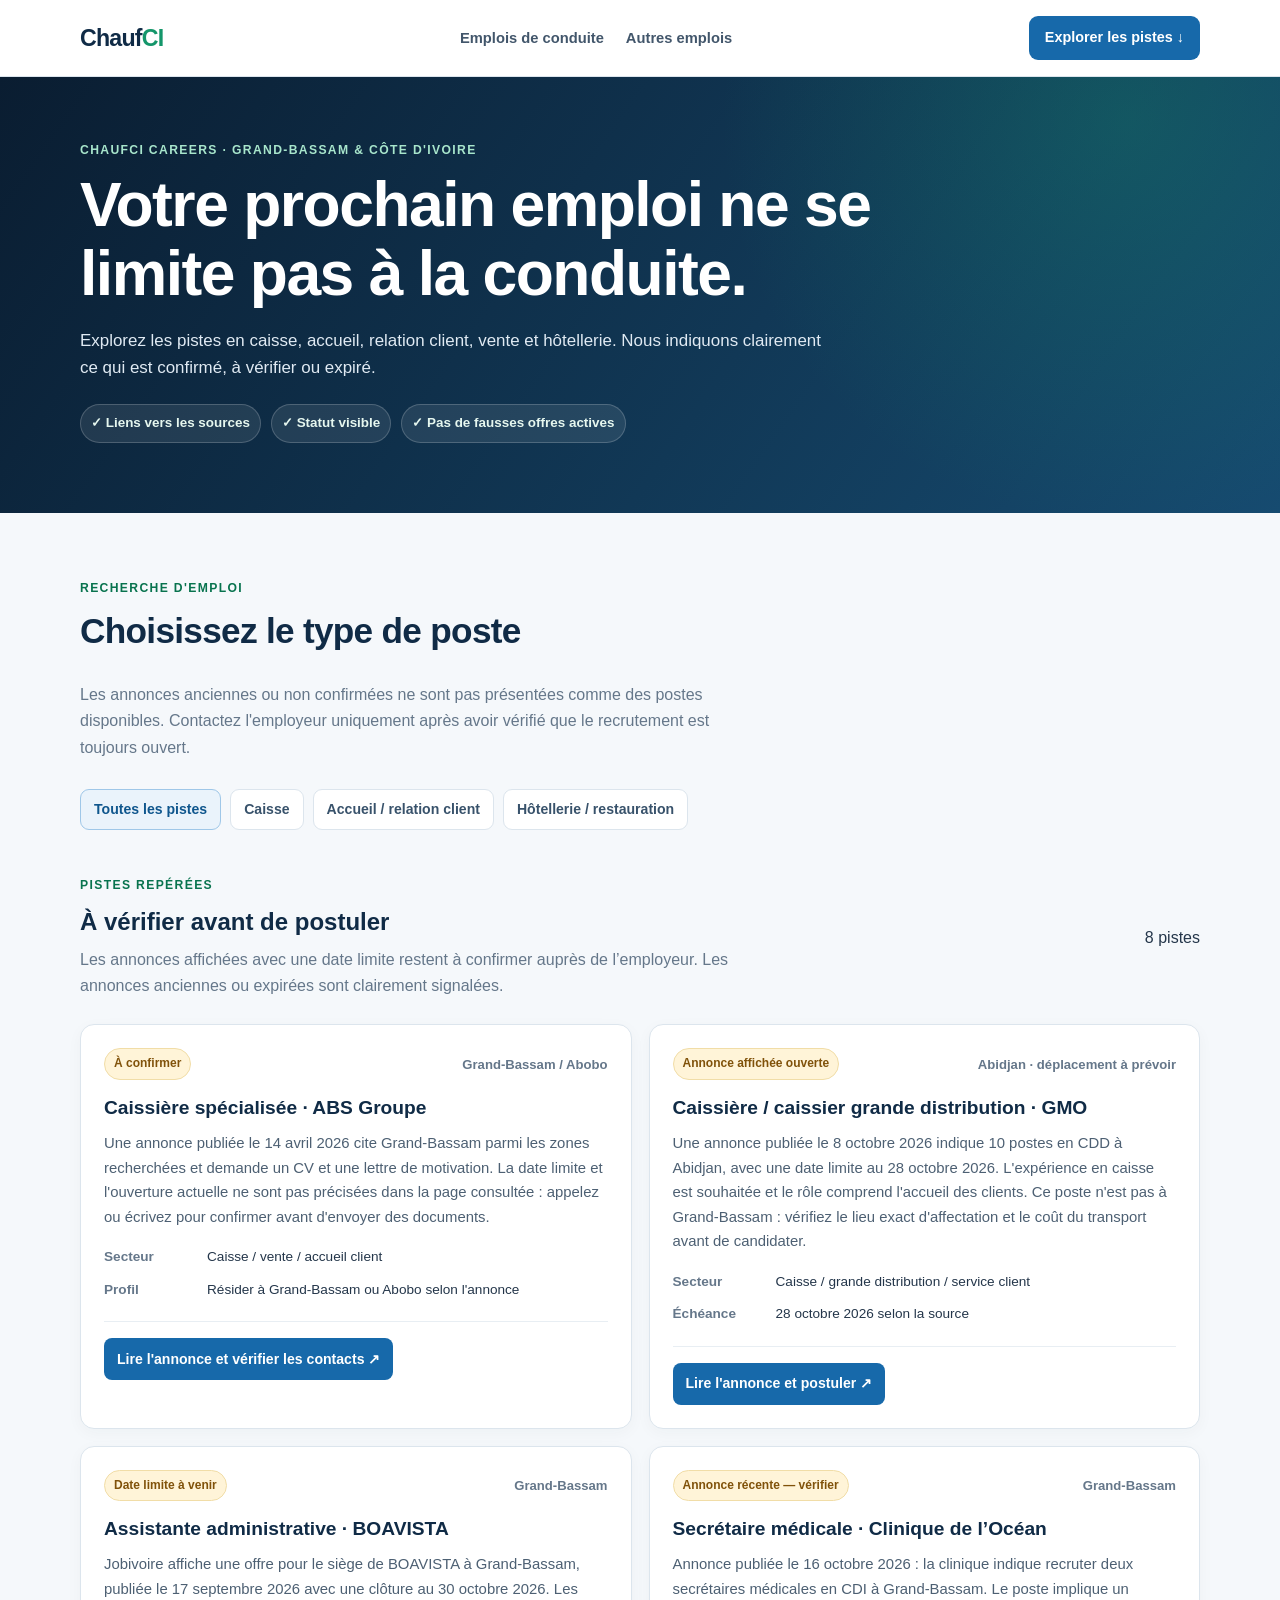
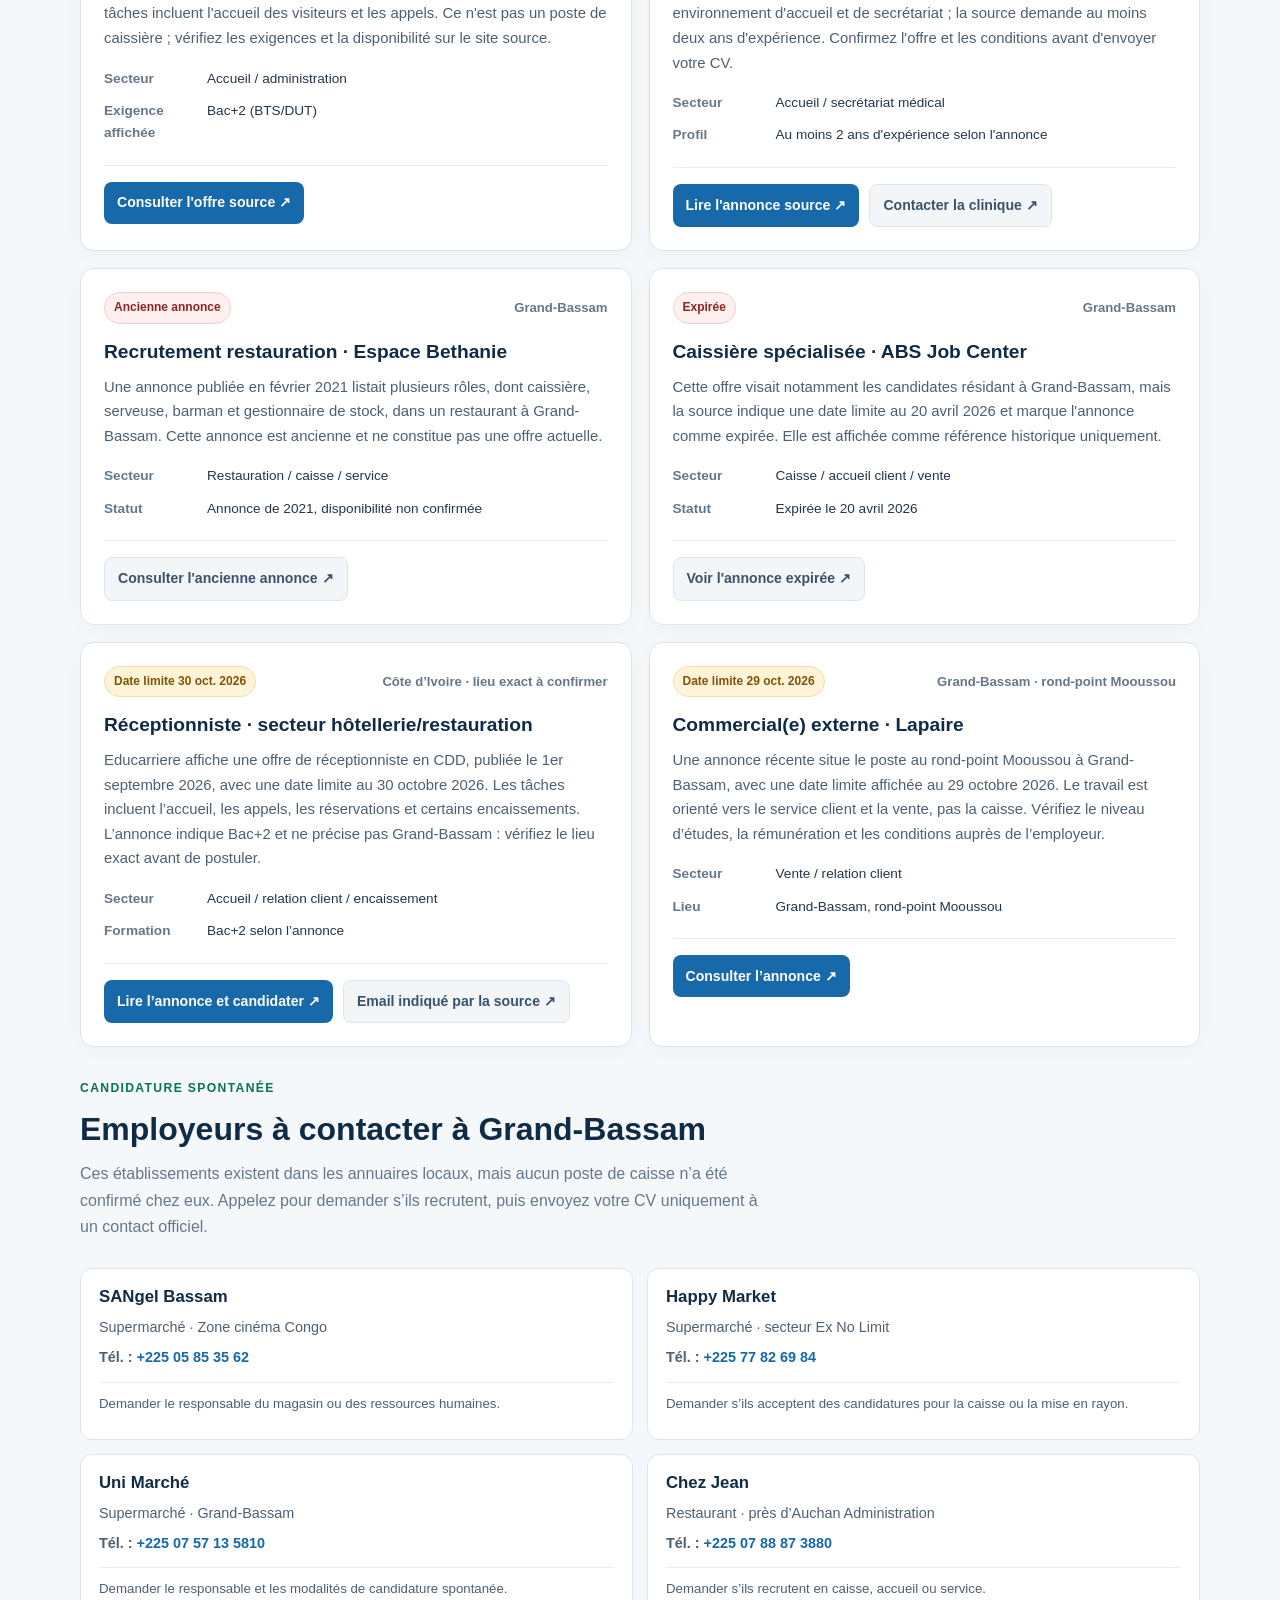
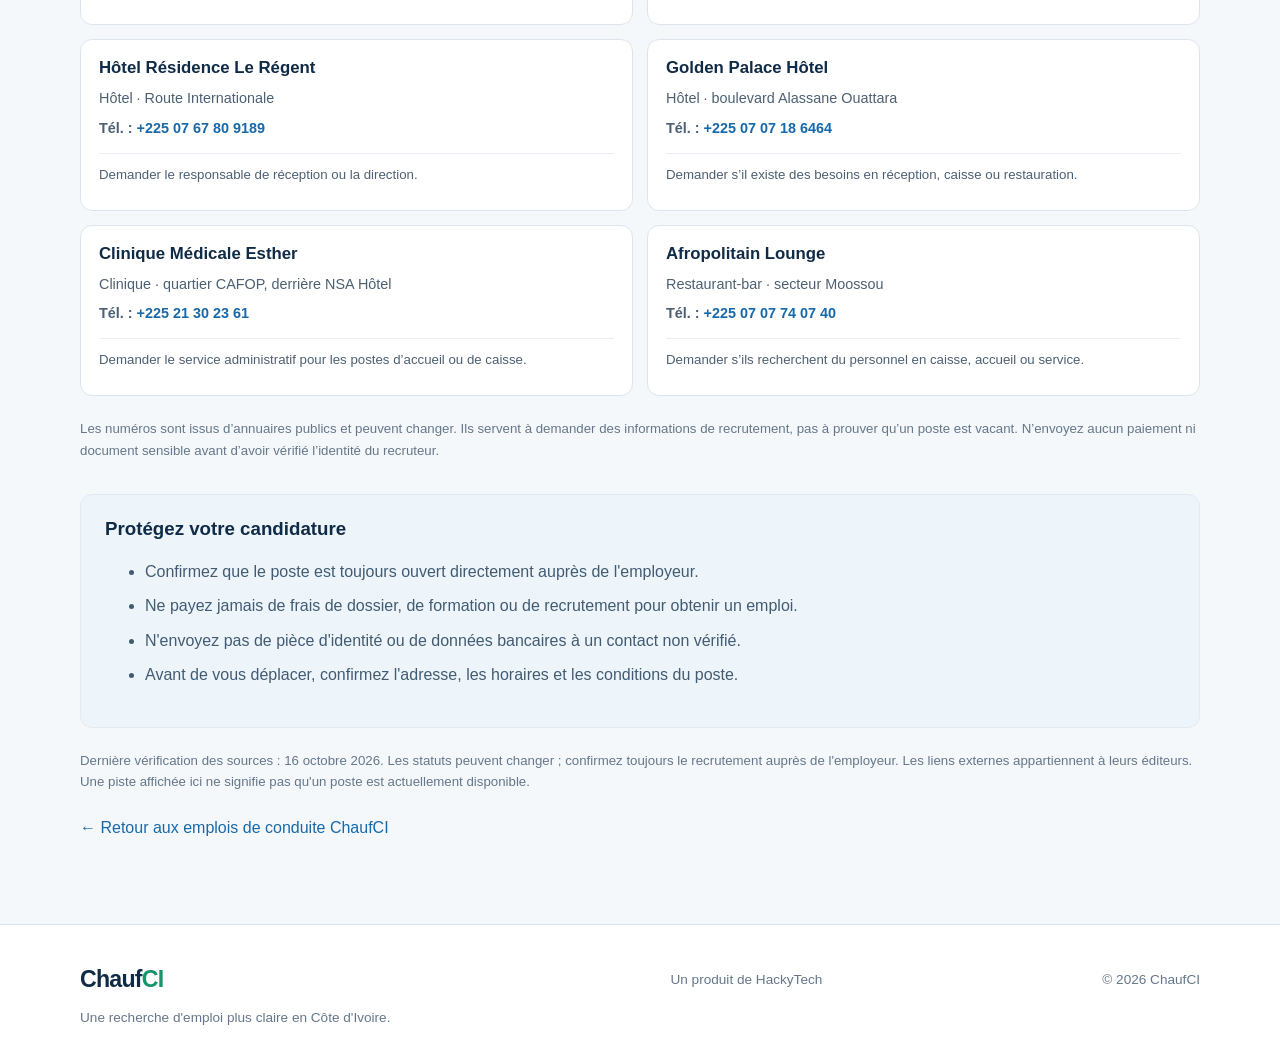
==== careers.html @ 6ada133f "Remove public GitHub profile link from careers attribution" ====
<!doctype html>
<html lang="fr">
<head>
  <meta charset="utf-8">
  <meta name="viewport" content="width=device-width, initial-scale=1">
  <meta name="theme-color" content="#102b46">
  <meta name="description" content="Explorez les pistes d'emploi en caisse, accueil, relation client et hôtellerie à Grand-Bassam et en Côte d'Ivoire. Vérifiez chaque annonce avant de postuler.">
  <title>Autres emplois — ChaufCI Careers</title>
  <link rel="stylesheet" href="style.css">
  <link rel="stylesheet" href="careers.css">
</head>
<body>
  <header class="site-header">
    <div class="container">
      <a class="logo" href="index.html" aria-label="Accueil ChaufCI">Chauf<span class="logo-accent">CI</span></a>
      <nav aria-label="Navigation principale">
        <a href="index.html">Emplois de conduite</a>
        <a href="#opportunities">Autres emplois</a>
      </nav>
      <a class="nav-cta" href="#opportunities">Explorer les pistes ↓</a>
    </div>
  </header>

  <main>
    <section class="careers-hero">
      <div class="container">
        <p class="eyebrow">CHAUFCI CAREERS · GRAND-BASSAM & CÔTE D'IVOIRE</p>
        <h1>Votre prochain emploi ne se limite pas à la conduite.</h1>
        <p>Explorez les pistes en caisse, accueil, relation client, vente et hôtellerie. Nous indiquons clairement ce qui est confirmé, à vérifier ou expiré.</p>
        <div class="careers-trust">
          <span>✓ Liens vers les sources</span>
          <span>✓ Statut visible</span>
          <span>✓ Pas de fausses offres actives</span>
        </div>
      </div>
    </section>

    <section class="section careers-intro">
      <div class="container">
        <p class="section-kicker">RECHERCHE D'EMPLOI</p>
        <h2>Choisissez le type de poste</h2>
        <p class="section-description">Les annonces anciennes ou non confirmées ne sont pas présentées comme des postes disponibles. Contactez l'employeur uniquement après avoir vérifié que le recrutement est toujours ouvert.</p>
        <div class="career-filters" role="group" aria-label="Filtrer les pistes d'emploi">
          <button type="button" class="active" data-filter="all" aria-pressed="true">Toutes les pistes</button>
          <button type="button" data-filter="cashier" aria-pressed="false">Caisse</button>
          <button type="button" data-filter="customer" aria-pressed="false">Accueil / relation client</button>
          <button type="button" data-filter="hospitality" aria-pressed="false">Hôtellerie / restauration</button>
        </div>
      </div>
    </section>

    <section id="opportunities" class="section career-results">
      <div class="container">
        <div class="section-heading">
          <div>
            <p class="section-kicker">PISTES REPÉRÉES</p>
            <h2>À vérifier avant de postuler</h2>
            <p class="section-description">Les annonces affichées avec une date limite restent à confirmer auprès de l’employeur. Les annonces anciennes ou expirées sont clairement signalées.</p>
          </div>
          <span id="career-count" aria-live="polite">8 pistes</span>
        </div>

        <div class="career-list" id="career-list">
          <article class="career-card" data-category="cashier customer">
            <div class="career-card-head">
              <span class="status-pill status-check">À confirmer</span>
              <span class="career-location">Grand-Bassam / Abobo</span>
            </div>
            <h3>Caissière spécialisée · ABS Groupe</h3>
            <p class="career-summary">Une annonce publiée le 14 avril 2026 cite Grand-Bassam parmi les zones recherchées et demande un CV et une lettre de motivation. La date limite et l'ouverture actuelle ne sont pas précisées dans la page consultée : appelez ou écrivez pour confirmer avant d'envoyer des documents.</p>
            <dl class="career-meta">
              <div><dt>Secteur</dt><dd>Caisse / vente / accueil client</dd></div>
              <div><dt>Profil</dt><dd>Résider à Grand-Bassam ou Abobo selon l'annonce</dd></div>
            </dl>
            <div class="career-actions">
              <a class="apply-link" href="https://macarrierepro.net/abs-groupe-recrute-caissiere-specialisee/" target="_blank" rel="noopener noreferrer">Lire l'annonce et vérifier les contacts ↗</a>
            </div>
          </article>

          <article class="career-card" data-category="cashier customer">
            <div class="career-card-head">
              <span class="status-pill status-check">Annonce affichée ouverte</span>
              <span class="career-location">Abidjan · déplacement à prévoir</span>
            </div>
            <h3>Caissière / caissier grande distribution · GMO</h3>
            <p class="career-summary">Une annonce publiée le 8 octobre 2026 indique 10 postes en CDD à Abidjan, avec une date limite au 28 octobre 2026. L'expérience en caisse est souhaitée et le rôle comprend l'accueil des clients. Ce poste n'est pas à Grand-Bassam : vérifiez le lieu exact d'affectation et le coût du transport avant de candidater.</p>
            <dl class="career-meta">
              <div><dt>Secteur</dt><dd>Caisse / grande distribution / service client</dd></div>
              <div><dt>Échéance</dt><dd>28 octobre 2026 selon la source</dd></div>
            </dl>
            <div class="career-actions">
              <a class="apply-link" href="https://projobivoire.com/jobs/caissier-caissiere-grande-distribution-h-f-gmo-abidjan/" target="_blank" rel="noopener noreferrer">Lire l'annonce et postuler ↗</a>
            </div>
          </article>

          <article class="career-card" data-category="customer">
            <div class="career-card-head">
              <span class="status-pill status-check">Date limite à venir</span>
              <span class="career-location">Grand-Bassam</span>
            </div>
            <h3>Assistante administrative · BOAVISTA</h3>
            <p class="career-summary">Jobivoire affiche une offre pour le siège de BOAVISTA à Grand-Bassam, publiée le 17 septembre 2026 avec une clôture au 30 octobre 2026. Les tâches incluent l'accueil des visiteurs et les appels. Ce n'est pas un poste de caissière ; vérifiez les exigences et la disponibilité sur le site source.</p>
            <dl class="career-meta">
              <div><dt>Secteur</dt><dd>Accueil / administration</dd></div>
              <div><dt>Exigence affichée</dt><dd>Bac+2 (BTS/DUT)</dd></div>
            </dl>
            <div class="career-actions">
              <a class="apply-link" href="https://www.jobivoire.ci/job/JucvR2C5Z" target="_blank" rel="noopener noreferrer">Consulter l'offre source ↗</a>
            </div>
          </article>
          <article class="career-card" data-category="customer hospitality">
            <div class="career-card-head">
              <span class="status-pill status-check">Annonce récente — vérifier</span>
              <span class="career-location">Grand-Bassam</span>
            </div>
            <h3>Secrétaire médicale · Clinique de l’Océan</h3>
            <p class="career-summary">Annonce publiée le 16 octobre 2026 : la clinique indique recruter deux secrétaires médicales en CDI à Grand-Bassam. Le poste implique un environnement d'accueil et de secrétariat ; la source demande au moins deux ans d'expérience. Confirmez l'offre et les conditions avant d'envoyer votre CV.</p>
            <dl class="career-meta">
              <div><dt>Secteur</dt><dd>Accueil / secrétariat médical</dd></div>
              <div><dt>Profil</dt><dd>Au moins 2 ans d'expérience selon l'annonce</dd></div>
            </dl>
            <div class="career-actions">
              <a class="apply-link" href="https://projobivoire.com/jobs/secretaire-medicale-h-f-clinique-de-locean-grand-bassam/" target="_blank" rel="noopener noreferrer">Lire l'annonce source ↗</a>
              <a class="secondary-link" href="mailto:cliniquedeloceangb@yahoo.fr">Contacter la clinique ↗</a>
            </div>
          </article>

          <article class="career-card" data-category="cashier hospitality customer">
            <div class="career-card-head">
              <span class="status-pill status-expired">Ancienne annonce</span>
              <span class="career-location">Grand-Bassam</span>
            </div>
            <h3>Recrutement restauration · Espace Bethanie</h3>
            <p class="career-summary">Une annonce publiée en février 2021 listait plusieurs rôles, dont caissière, serveuse, barman et gestionnaire de stock, dans un restaurant à Grand-Bassam. Cette annonce est ancienne et ne constitue pas une offre actuelle.</p>
            <dl class="career-meta">
              <div><dt>Secteur</dt><dd>Restauration / caisse / service</dd></div>
              <div><dt>Statut</dt><dd>Annonce de 2021, disponibilité non confirmée</dd></div>
            </dl>
            <div class="career-actions">
              <a class="secondary-link" href="https://lesoutrali.com/annonce/recrutement-du-personnel-en-restauration-11/" target="_blank" rel="noopener noreferrer">Consulter l'ancienne annonce ↗</a>
            </div>
          </article>

          <article class="career-card" data-category="cashier hospitality">
            <div class="career-card-head">
              <span class="status-pill status-expired">Expirée</span>
              <span class="career-location">Grand-Bassam</span>
            </div>
            <h3>Caissière spécialisée · ABS Job Center</h3>
            <p class="career-summary">Cette offre visait notamment les candidates résidant à Grand-Bassam, mais la source indique une date limite au 20 avril 2026 et marque l'annonce comme expirée. Elle est affichée comme référence historique uniquement.</p>
            <dl class="career-meta">
              <div><dt>Secteur</dt><dd>Caisse / accueil client / vente</dd></div>
              <div><dt>Statut</dt><dd>Expirée le 20 avril 2026</dd></div>
            </dl>
            <div class="career-actions">
              <a class="secondary-link" href="https://emploi.educarriere.ci/offre-148315-caissiere-specialisee.html" target="_blank" rel="noopener noreferrer">Voir l'annonce expirée ↗</a>
            </div>
          </article>
          <article class="career-card" data-category="customer hospitality">
            <div class="career-card-head">
              <span class="status-pill status-check">Date limite 30 oct. 2026</span>
              <span class="career-location">Côte d’Ivoire · lieu exact à confirmer</span>
            </div>
            <h3>Réceptionniste · secteur hôtellerie/restauration</h3>
            <p class="career-summary">Educarriere affiche une offre de réceptionniste en CDD, publiée le 1er septembre 2026, avec une date limite au 30 octobre 2026. Les tâches incluent l’accueil, les appels, les réservations et certains encaissements. L’annonce indique Bac+2 et ne précise pas Grand-Bassam : vérifiez le lieu exact avant de postuler.</p>
            <dl class="career-meta">
              <div><dt>Secteur</dt><dd>Accueil / relation client / encaissement</dd></div>
              <div><dt>Formation</dt><dd>Bac+2 selon l’annonce</dd></div>
            </dl>
            <div class="career-actions">
              <a class="apply-link" href="https://emploi.educarriere.ci/offre-154657-receptionniste.html" target="_blank" rel="noopener noreferrer">Lire l’annonce et candidater ↗</a>
              <a class="secondary-link" href="mailto:recrutementpcgci@gmail.com">Email indiqué par la source ↗</a>
            </div>
          </article>

          <article class="career-card" data-category="customer">
            <div class="career-card-head">
              <span class="status-pill status-check">Date limite 29 oct. 2026</span>
              <span class="career-location">Grand-Bassam · rond-point Mooussou</span>
            </div>
            <h3>Commercial(e) externe · Lapaire</h3>
            <p class="career-summary">Une annonce récente situe le poste au rond-point Mooussou à Grand-Bassam, avec une date limite affichée au 29 octobre 2026. Le travail est orienté vers le service client et la vente, pas la caisse. Vérifiez le niveau d’études, la rémunération et les conditions auprès de l’employeur.</p>
            <dl class="career-meta">
              <div><dt>Secteur</dt><dd>Vente / relation client</dd></div>
              <div><dt>Lieu</dt><dd>Grand-Bassam, rond-point Mooussou</dd></div>
            </dl>
            <div class="career-actions">
              <a class="apply-link" href="https://bebee.com/ci/jobs/commercial-e-externe-grand-bassam-rond-point-mooussou-lapaire-grand-bassam-comoe--t7xk-821356886" target="_blank" rel="noopener noreferrer">Consulter l’annonce ↗</a>
            </div>
          </article>

        </div>

        <div class="career-empty" id="career-empty" hidden>
          <h3>Aucune piste dans cette catégorie</h3>
          <p>Choisissez une autre catégorie ou affichez toutes les pistes.</p>
        </div>

        <section class="direct-employers" aria-labelledby="direct-employers-title">
          <p class="section-kicker">CANDIDATURE SPONTANÉE</p>
          <h2 id="direct-employers-title">Employeurs à contacter à Grand-Bassam</h2>
          <p class="section-description">Ces établissements existent dans les annuaires locaux, mais aucun poste de caisse n’a été confirmé chez eux. Appelez pour demander s’ils recrutent, puis envoyez votre CV uniquement à un contact officiel.</p>
          <div class="direct-employer-grid">
            <article class="direct-employer">
              <h3>SANgel Bassam</h3>
              <p>Supermarché · Zone cinéma Congo</p>
              <p><strong>Tél. :</strong> <a href="tel:+2250585353562">+225 05 85 35 62</a></p>
              <p class="direct-note">Demander le responsable du magasin ou des ressources humaines.</p>
            </article>
            <article class="direct-employer">
              <h3>Happy Market</h3>
              <p>Supermarché · secteur Ex No Limit</p>
              <p><strong>Tél. :</strong> <a href="tel:+22577826984">+225 77 82 69 84</a></p>
              <p class="direct-note">Demander s’ils acceptent des candidatures pour la caisse ou la mise en rayon.</p>
            </article>
            <article class="direct-employer">
              <h3>Uni Marché</h3>
              <p>Supermarché · Grand-Bassam</p>
              <p><strong>Tél. :</strong> <a href="tel:+2250757135810">+225 07 57 13 5810</a></p>
              <p class="direct-note">Demander le responsable et les modalités de candidature spontanée.</p>
            </article>
            <article class="direct-employer">
              <h3>Chez Jean</h3>
              <p>Restaurant · près d’Auchan Administration</p>
              <p><strong>Tél. :</strong> <a href="tel:+2250788873880">+225 07 88 87 3880</a></p>
              <p class="direct-note">Demander s’ils recrutent en caisse, accueil ou service.</p>
            </article>
            <article class="direct-employer">
              <h3>Hôtel Résidence Le Régent</h3>
              <p>Hôtel · Route Internationale</p>
              <p><strong>Tél. :</strong> <a href="tel:+2250767809189">+225 07 67 80 9189</a></p>
              <p class="direct-note">Demander le responsable de réception ou la direction.</p>
            </article>
            <article class="direct-employer">
              <h3>Golden Palace Hôtel</h3>
              <p>Hôtel · boulevard Alassane Ouattara</p>
              <p><strong>Tél. :</strong> <a href="tel:+2250707186464">+225 07 07 18 6464</a></p>
              <p class="direct-note">Demander s’il existe des besoins en réception, caisse ou restauration.</p>
            </article>
            <article class="direct-employer">
              <h3>Clinique Médicale Esther</h3>
              <p>Clinique · quartier CAFOP, derrière NSA Hôtel</p>
              <p><strong>Tél. :</strong> <a href="tel:+22521302361">+225 21 30 23 61</a></p>
              <p class="direct-note">Demander le service administratif pour les postes d’accueil ou de caisse.</p>
            </article>
            <article class="direct-employer">
              <h3>Afropolitain Lounge</h3>
              <p>Restaurant-bar · secteur Moossou</p>
              <p><strong>Tél. :</strong> <a href="tel:+2250707740740">+225 07 07 74 07 40</a></p>
              <p class="direct-note">Demander s’ils recherchent du personnel en caisse, accueil ou service.</p>
            </article>
          </div>
          <p class="career-disclaimer">Les numéros sont issus d’annuaires publics et peuvent changer. Ils servent à demander des informations de recrutement, pas à prouver qu’un poste est vacant. N’envoyez aucun paiement ni document sensible avant d’avoir vérifié l’identité du recruteur.</p>
        </section>

        <div class="career-safety">
          <h3>Protégez votre candidature</h3>
          <ul>
            <li>Confirmez que le poste est toujours ouvert directement auprès de l'employeur.</li>
            <li>Ne payez jamais de frais de dossier, de formation ou de recrutement pour obtenir un emploi.</li>
            <li>N'envoyez pas de pièce d'identité ou de données bancaires à un contact non vérifié.</li>
            <li>Avant de vous déplacer, confirmez l'adresse, les horaires et les conditions du poste.</li>
          </ul>
        </div>

        <p class="career-disclaimer">Dernière vérification des sources : 16 octobre 2026. Les statuts peuvent changer ; confirmez toujours le recrutement auprès de l'employeur. Les liens externes appartiennent à leurs éditeurs. Une piste affichée ici ne signifie pas qu'un poste est actuellement disponible.</p>
        <p><a href="index.html">← Retour aux emplois de conduite ChaufCI</a></p>
      </div>
    </section>
  </main>

  <footer class="site-footer">
    <div class="container">
      <div>
        <a class="logo" href="index.html">Chauf<span class="logo-accent">CI</span></a>
        <p>Une recherche d'emploi plus claire en Côte d'Ivoire.</p>
      </div>
      <p>Un produit de HackyTech</p>
      <p>© 2026 ChaufCI</p>
    </div>
  </footer>

  <script>
    "use strict";
    (() => {
      const filters = Array.from(document.querySelectorAll("[data-filter]"));
      const cards = Array.from(document.querySelectorAll(".career-card"));
      const count = document.querySelector("#career-count");
      const empty = document.querySelector("#career-empty");

      function applyFilter(filter) {
        let visible = 0;
        cards.forEach((card) => {
          const categories = (card.dataset.category || "").split(/\s+/);
          const show = filter === "all" || categories.includes(filter);
          card.hidden = !show;
          if (show) visible += 1;
        });
        filters.forEach((button) => {
          const active = button.dataset.filter === filter;
          button.classList.toggle("active", active);
          button.setAttribute("aria-pressed", String(active));
        });
        count.textContent = visible + (visible > 1 ? " pistes" : " piste");
        empty.hidden = visible !== 0;
      }

      filters.forEach((button) => {
        button.addEventListener("click", () => applyFilter(button.dataset.filter));
      });
      applyFilter("all");
    })();
  </script>
</body>
</html>
---- style.css ----
/* ==========================================
   ChaufCI — Complete responsive stylesheet
   ========================================== */

:root {
  color-scheme: light;
  --navy: #102b46;
  --navy-deep: #0a1d31;
  --blue: #1769aa;
  --blue-dark: #12558c;
  --green: #14966a;
  --green-dark: #08734e;
  --soft-blue: #eaf3fb;
  --soft-green: #effaf4;
  --background: #f5f8fb;
  --surface: #ffffff;
  --text: #24364a;
  --muted: #65778a;
  --border: #dce5ed;
  --shadow: 0 12px 32px rgba(16, 43, 70, 0.08);
  --radius: 14px;
  --container-width: 1120px;
}

* {
  box-sizing: border-box;
}

html {
  scroll-behavior: smooth;
  scroll-padding-top: 24px;
}

body {
  margin: 0;
  color: var(--text);
  background: var(--background);
  font-family: -apple-system, BlinkMacSystemFont, "Segoe UI",
    Roboto, Helvetica, Arial, sans-serif;
  font-size: 16px;
  line-height: 1.65;
  -webkit-font-smoothing: antialiased;
}

img {
  max-width: 100%;
  height: auto;
}

a {
  color: var(--blue);
  text-decoration: none;
}

a:hover {
  color: var(--blue-dark);
}

button,
input,
select {
  font: inherit;
}

button,
select {
  cursor: pointer;
}

button:focus-visible,
input:focus-visible,
select:focus-visible,
a:focus-visible,
summary:focus-visible {
  outline: 3px solid #78b7ef;
  outline-offset: 3px;
}

button:disabled {
  cursor: not-allowed;
  opacity: 0.65;
}

h1,
h2,
h3,
p {
  overflow-wrap: anywhere;
}

h1,
h2,
h3 {
  color: var(--navy);
  line-height: 1.25;
}

p {
  margin-top: 0;
}

.container {
  width: min(var(--container-width), calc(100% - 40px));
  margin-inline: auto;
}

/* Header and navigation */

.site-header {
  position: relative;
  z-index: 10;
  background: var(--surface);
  border-bottom: 1px solid var(--border);
}

.site-header > .container {
  min-height: 76px;
  display: flex;
  align-items: center;
  justify-content: space-between;
  gap: 22px;
}

.logo {
  display: inline-flex;
  align-items: center;
  color: var(--navy);
  font-size: 1.45rem;
  font-weight: 900;
  letter-spacing: -0.8px;
  white-space: nowrap;
}

.logo:hover {
  color: var(--navy);
}

.logo-accent {
  color: var(--green);
}

.site-header nav {
  display: flex;
  align-items: center;
  gap: 22px;
}

.site-header nav a {
  color: #42566b;
  font-size: 0.92rem;
  font-weight: 650;
}

.site-header nav a:hover {
  color: var(--blue);
}

.nav-cta {
  display: inline-flex;
  align-items: center;
  justify-content: center;
  min-height: 44px;
  padding: 10px 16px;
  color: #fff;
  background: var(--blue);
  border-radius: 9px;
  font-size: 0.9rem;
  font-weight: 750;
  white-space: nowrap;
}

.nav-cta:hover {
  color: #fff;
  background: var(--navy);
}

/* Homepage dropdown menu */

.nav-drawer {
  position: relative;
}

.nav-drawer summary {
  display: flex;
  align-items: center;
  justify-content: center;
  gap: 8px;
  min-height: 42px;
  padding: 8px 13px;
  color: var(--navy);
  background: #f4f7fa;
  border: 1px solid var(--border);
  border-radius: 9px;
  cursor: pointer;
  font-size: 0.9rem;
  font-weight: 750;
  list-style: none;
}

.nav-drawer summary::-webkit-details-marker {
  display: none;
}

.nav-drawer[open] summary {
  background: var(--soft-blue);
  border-color: #b8d4eb;
}

.nav-drawer nav {
  position: absolute;
  top: calc(100% + 10px);
  left: 0;
  z-index: 20;
  display: grid;
  min-width: 205px;
  gap: 0;
  padding: 7px;
  background: #fff;
  border: 1px solid var(--border);
  border-radius: 12px;
  box-shadow: var(--shadow);
}

.nav-drawer nav a {
  display: block;
  padding: 11px 12px;
  border-radius: 7px;
}

.nav-drawer nav a:hover {
  background: var(--soft-blue);
}

/* Homepage hero */

.hero {
  padding: 82px 0 88px;
  color: #fff;
  background:
    radial-gradient(
      circle at 85% 15%,
      rgba(20, 150, 106, 0.28),
      transparent 35%
    ),
    linear-gradient(125deg, var(--navy-deep), #164b70);
}

.hero .container {
  max-width: 900px;
}

.eyebrow,
.section-kicker {
  margin: 0 0 12px;
  color: var(--green-dark);
  font-size: 0.76rem;
  font-weight: 850;
  letter-spacing: 1.35px;
  line-height: 1.5;
}

.hero .eyebrow {
  color: #a8e6cc;
}

.hero h1 {
  max-width: 850px;
  margin: 0 0 22px;
  color: #fff;
  font-size: clamp(2.5rem, 6vw, 4.4rem);
  font-weight: 900;
  letter-spacing: -2px;
  line-height: 1.08;
}

.hero h1 span {
  color: #8fe0bd;
}

.hero p:not(.eyebrow) {
  max-width: 660px;
  color: #e0eaf3;
  font-size: 1.1rem;
}

.hero .trust-line {
  margin-top: 23px;
  font-size: 0.9rem;
  font-weight: 650;
}

/* Search forms */

.search-section {
  position: relative;
  z-index: 2;
}

.home-search {
  margin-top: -28px;
}

.home-search > .container,
.jobs-search > .container {
  padding: 30px;
  background: #fff;
  border: 1px solid var(--border);
  border-radius: var(--radius);
  box-shadow: var(--shadow);
}

.search-section h2 {
  margin: 0 0 22px;
  font-size: clamp(1.45rem, 3vw, 2rem);
  letter-spacing: -0.5px;
}

.search-section form {
  display: grid;
  grid-template-columns: repeat(3, minmax(0, 1fr)) auto;
  align-items: end;
  gap: 15px;
}

.field {
  min-width: 0;
}

.field label {
  display: block;
  margin-bottom: 7px;
  color: var(--navy);
  font-size: 0.88rem;
  font-weight: 750;
}

.field input,
.field select {
  width: 100%;
  min-height: 48px;
  padding: 10px 12px;
  color: var(--text);
  background: #fff;
  border: 1px solid #ccd8e3;
  border-radius: 8px;
}

.field input::placeholder {
  color: #8a99a8;
}

.field input:focus,
.field select:focus {
  border-color: var(--blue);
}

.search-section form > button,
.empty-state button {
  min-height: 48px;
  padding: 11px 19px;
  color: #fff;
  background: var(--blue);
  border: 0;
  border-radius: 9px;
  font-weight: 800;
  white-space: nowrap;
}

.search-section form > button:hover,
.empty-state button:hover {
  background: var(--navy);
}

.home-popular {
  display: flex;
  flex-wrap: wrap;
  align-items: center;
  gap: 10px;
  margin-top: 22px;
  font-size: 0.86rem;
}

.home-popular strong {
  margin-right: 3px;
  color: var(--navy);
}

.home-popular a {
  padding: 6px 11px;
  color: #34536e;
  background: #f1f6fa;
  border: 1px solid #e2eaf1;
  border-radius: 999px;
  font-weight: 650;
}

.home-popular a:hover {
  color: var(--blue);
  background: var(--soft-blue);
}

/* Homepage category cards */

.section {
  padding: 66px 0;
}

.section > .container > h2,
.jobs-search h2 {
  margin-top: 0;
  color: var(--navy);
  font-size: clamp(1.65rem, 3vw, 2.2rem);
  font-weight: 850;
  letter-spacing: -0.7px;
  line-height: 1.25;
}

.section-description {
  max-width: 680px;
  margin: 0 0 28px;
  color: var(--muted);
}

.steps-grid {
  display: grid;
  grid-template-columns: repeat(3, minmax(0, 1fr));
  gap: 18px;
  margin-top: 28px;
}

.step-card,
.category-card {
  min-width: 0;
  padding: 25px;
  background: #fff;
  border: 1px solid var(--border);
  border-radius: 12px;
}

.category-card {
  display: block;
  color: var(--text);
  text-decoration: none;
  transition:
    transform 0.2s ease,
    box-shadow 0.2s ease,
    border-color 0.2s ease;
}

.category-card:hover {
  color: var(--text);
  border-color: #a9c9e4;
  box-shadow: var(--shadow);
  transform: translateY(-3px);
}

.category-card h3 {
  margin: 0 0 10px;
  color: var(--navy);
  font-size: 1.08rem;
  line-height: 1.4;
}

.category-card p {
  margin: 0 0 18px;
  color: var(--muted);
  font-size: 0.93rem;
}

.category-card > span:last-child {
  color: var(--blue);
  font-size: 0.9rem;
  font-weight: 800;
}

.category-card .step-number {
  margin-bottom: 18px;
}

.home-categories .button,
.safety-content > a {
  display: inline-flex;
  align-items: center;
  justify-content: center;
  min-height: 45px;
  margin-top: 25px;
  padding: 10px 16px;
  color: #fff;
  background: var(--blue);
  border-radius: 9px;
  font-weight: 750;
}

.home-categories .button:hover,
.safety-content > a:hover {
  color: #fff;
  background: var(--navy);
}

/* Safety section */

.safety-section {
  padding: 58px 0;
  background: #edf5fb;
  border-top: 1px solid #dfeaf3;
}

.safety-content {
  max-width: 820px;
}

.safety-content .section-kicker {
  margin-bottom: 10px;
}

.safety-content h2 {
  margin: 0 0 12px;
  font-size: clamp(1.6rem, 3vw, 2.1rem);
}

.safety-content p:not(.section-kicker) {
  max-width: 760px;
  color: #536579;
}

/* Job search page hero */

.jobs-page-hero {
  padding: 52px 0 65px;
  color: #fff;
  background:
    radial-gradient(
      circle at 85% 15%,
      rgba(20, 150, 106, 0.25),
      transparent 35%
    ),
    linear-gradient(125deg, var(--navy-deep), #123d60);
}

.jobs-page-hero .eyebrow {
  color: #b8e6d5;
}

.jobs-page-hero h1 {
  max-width: 780px;
  margin: 0 0 16px;
  color: #fff;
  font-size: clamp(2rem, 5vw, 3.4rem);
  font-weight: 850;
  letter-spacing: -1.5px;
  line-height: 1.15;
}

.jobs-page-hero h1 span {
  color: #8fe0bd;
}

.jobs-page-hero p:last-child {
  max-width: 680px;
  margin-bottom: 0;
  color: #d9e7f2;
}

.jobs-search {
  margin-top: -25px;
}

.jobs-search .section-kicker {
  margin-bottom: 8px;
}

.jobs-search > .container > p:not(.section-kicker) {
  margin-top: 0;
}

.jobs-search form {
  margin-top: 20px;
}

.quick-filters {
  display: flex;
  flex-wrap: wrap;
  align-items: center;
  gap: 9px;
  margin-top: 20px;
}

.quick-filters > span {
  color: var(--muted);
  font-size: 0.86rem;
  font-weight: 700;
}

.quick-filters [data-filter] {
  min-height: 36px;
  padding: 6px 12px;
  color: #38526b;
  background: #f8fafc;
  border: 1px solid var(--border);
  border-radius: 8px;
  font-size: 0.82rem;
  font-weight: 700;
}

.quick-filters [data-filter]:hover,
.quick-filters [data-filter].active {
  color: #0f568d;
  background: var(--soft-blue);
  border-color: #9fc7e8;
}

/* Job results */

.jobs-section {
  padding-top: 48px;
}

.section-heading {
  display: flex;
  align-items: center;
  justify-content: space-between;
  gap: 20px;
  margin-bottom: 25px;
}

.section-heading > div {
  min-width: 0;
}

.section-heading h2 {
  margin: 0 0 10px;
}

.section-heading .section-description {
  margin-bottom: 0;
}

#result-count {
  flex-shrink: 0;
  padding: 7px 12px;
  color: var(--navy);
  background: var(--soft-blue);
  border: 1px solid #d6e7f5;
  border-radius: 8px;
  font-size: 0.88rem;
  font-weight: 800;
}

.listing-status {
  display: flex;
  align-items: flex-start;
  gap: 13px;
  margin: 0 0 22px;
  padding: 17px 19px;
  background: var(--soft-green);
  border: 1px solid #d3eee0;
  border-radius: 12px;
}

.status-dot {
  flex: 0 0 10px;
  width: 10px;
  height: 10px;
  margin-top: 7px;
  background: var(--green);
  border-radius: 50%;
}

.listing-status strong {
  color: var(--navy);
}

.listing-status p {
  margin: 3px 0 0;
  color: var(--muted);
  font-size: 0.9rem;
}

/* Individual job cards */

.job-list {
  display: grid;
  gap: 18px;
}

.job-card {
  min-width: 0;
  padding: 25px;
  background: #fff;
  border: 1px solid var(--border);
  border-radius: var(--radius);
  box-shadow: 0 4px 16px rgba(16, 43, 70, 0.035);
}

.job-card-top {
  display: flex;
  justify-content: space-between;
  gap: 15px;
}

.job-badge {
  display: inline-flex;
  align-items: center;
  margin-bottom: 10px;
  padding: 5px 9px;
  color: var(--green-dark);
  background: var(--soft-green);
  border: 1px solid #d3eee0;
  border-radius: 999px;
  font-size: 0.75rem;
  font-weight: 800;
}

.job-card h3 {
  margin: 0 0 7px;
  font-size: clamp(1.15rem, 2.5vw, 1.45rem);
}

.job-company {
  margin-bottom: 16px;
  color: var(--muted);
  font-size: 0.92rem;
}

.job-details {
  display: flex;
  flex-wrap: wrap;
  gap: 8px;
  margin: 15px 0;
}

.job-details span {
  padding: 6px 10px;
  color: #425b72;
  background: #f2f6fa;
  border-radius: 7px;
  font-size: 0.82rem;
}

.job-salary {
  margin: 12px 0;
  color: var(--navy);
  font-size: 1rem;
  font-weight: 800;
}

.job-description {
  color: #4d6073;
  font-size: 0.94rem;
  white-space: normal;
}

.job-description strong {
  color: var(--navy);
}

.job-updated {
  margin: 9px 0;
  color: var(--muted);
  font-size: 0.83rem;
}

.job-actions {
  display: flex;
  flex-wrap: wrap;
  gap: 10px;
  margin-top: 20px;
  padding-top: 17px;
  border-top: 1px solid #e8eef3;
}

.apply-link {
  display: inline-flex;
  align-items: center;
  justify-content: center;
  min-height: 43px;
  padding: 10px 15px;
  color: #fff;
  background: var(--blue);
  border-radius: 8px;
  font-size: 0.9rem;
  font-weight: 750;
}

.apply-link:hover {
  color: #fff;
  background: var(--navy);
}

/* Empty, loading and error states */

.empty-state {
  margin: 24px 0;
  padding: 38px 22px;
  text-align: center;
  background: #fff;
  border: 1px dashed #cbd8e4;
  border-radius: var(--radius);
}

.empty-state[hidden],
.job-list[hidden] {
  display: none !important;
}

.empty-icon {
  margin-bottom: 12px;
  color: var(--blue);
  font-size: 2.5rem;
  line-height: 1;
}

.empty-state h3 {
  margin: 0 0 10px;
}

.empty-state p {
  max-width: 540px;
  margin: 0 auto 20px;
  color: var(--muted);
}

.source-note {
  margin: 24px 0;
  padding: 17px 19px;
  color: #536579;
  background: #fff;
  border: 1px solid var(--border);
  border-radius: 10px;
  font-size: 0.92rem;
}

.source-note strong {
  color: var(--navy);
}

/* Footer */

.site-footer {
  padding: 35px 0;
  background: #fff;
  border-top: 1px solid var(--border);
}

.site-footer > .container {
  display: flex;
  align-items: flex-start;
  justify-content: space-between;
  gap: 30px;
}

.site-footer p {
  max-width: 520px;
  margin: 9px 0 0;
  color: var(--muted);
  font-size: 0.85rem;
}

.footer-links {
  display: flex;
  flex-wrap: wrap;
  gap: 14px;
  margin-top: 15px;
}

.footer-links a {
  font-size: 0.88rem;
  font-weight: 650;
}

.footer-credit {
  max-width: 470px;
}

/* Responsive layouts */

@media (max-width: 850px) {
  .site-header > .container {
    gap: 13px;
  }

  .site-header nav {
    gap: 13px;
  }

  .search-section form {
    grid-template-columns: repeat(2, minmax(0, 1fr));
  }

  .steps-grid {
    grid-template-columns: repeat(2, minmax(0, 1fr));
  }
}

@media (max-width: 600px) {
  .container {
    width: min(var(--container-width), calc(100% - 28px));
  }

  .site-header > .container {
    min-height: 68px;
    flex-wrap: wrap;
    padding-top: 10px;
    padding-bottom: 10px;
  }

  .logo {
    font-size: 1.28rem;
  }

  .nav-drawer {
    margin-left: auto;
  }

  .nav-drawer nav {
    right: 0;
    left: auto;
  }

  .nav-cta {
    min-height: 39px;
    padding: 8px 10px;
    font-size: 0.8rem;
  }

  .site-header nav {
    order: 4;
    width: 100%;
    justify-content: space-between;
    padding-top: 10px;
    border-top: 1px solid var(--border);
  }

  .site-header nav a {
    font-size: 0.83rem;
  }

  .hero {
    padding: 56px 0 62px;
  }

  .hero h1 {
    font-size: clamp(2.25rem, 10vw, 3.25rem);
    letter-spacing: -1.3px;
  }

  .hero p:not(.eyebrow) {
    font-size: 1rem;
  }

  .home-search > .container,
  .jobs-search > .container {
    padding: 19px;
  }

  .search-section form {
    grid-template-columns: 1fr;
    gap: 14px;
  }

  .search-section form > button {
    width: 100%;
  }

  .home-popular {
    align-items: flex-start;
  }

  .home-popular strong {
    width: 100%;
  }

  .section {
    padding: 45px 0;
  }

  .steps-grid {
    grid-template-columns: 1fr;
    gap: 13px;
    margin-top: 23px;
  }

  .category-card,
  .step-card {
    padding: 20px;
  }

  .safety-section {
    padding: 42px 0;
  }

  .jobs-page-hero {
    padding: 42px 0 55px;
  }

  .jobs-page-hero h1 {
    font-size: clamp(2rem, 9vw, 2.8rem);
    letter-spacing: -0.8px;
  }

  .quick-filters {
    align-items: flex-start;
  }

  .quick-filters > span {
    width: 100%;
  }

  .section-heading {
    align-items: flex-start;
    flex-direction: column;
    gap: 13px;
  }

  .listing-status {
    padding: 14px;
  }

  .job-card {
    padding: 19px;
  }

  .job-details {
    gap: 7px;
  }

  .job-actions,
  .apply-link {
    width: 100%;
  }

  .site-footer > .container {
    flex-direction: column;
    gap: 20px;
  }

  .footer-credit {
    max-width: none;
  }
}

@media (max-width: 360px) {
  .nav-cta {
    padding-inline: 8px;
    font-size: 0.74rem;
  }

  .nav-drawer summary {
    padding-inline: 9px;
  }

  .hero h1 {
    font-size: 2.1rem;
  }
}

@media (prefers-reduced-motion: reduce) {
  *,
  *::before,
  *::after {
    scroll-behavior: auto !important;
    transition-duration: 0.01ms !important;
    animation-duration: 0.01ms !important;
    animation-iteration-count: 1 !important;
  }
}
---- careers.css ----
/* ChaufCI Careers: scoped styles for the separate non-driving jobs dashboard. */
.careers-hero {
  padding: 64px 0 70px;
  color: #fff;
  background:
    radial-gradient(circle at 88% 10%, rgba(20, 150, 106, 0.28), transparent 34%),
    linear-gradient(125deg, var(--navy-deep), #164b70);
}
.careers-hero .eyebrow { color: #a8e6cc; }
.careers-hero h1 {
  max-width: 850px;
  margin: 0 0 18px;
  color: #fff;
  font-size: clamp(2.2rem, 5.8vw, 3.9rem);
  letter-spacing: -1.5px;
  line-height: 1.1;
}
.careers-hero p:not(.eyebrow) { max-width: 760px; color: #e0eaf3; font-size: 1.06rem; }
.careers-trust { display: flex; flex-wrap: wrap; gap: 10px; margin-top: 22px; }
.careers-trust span {
  padding: 7px 10px;
  color: #e6f7ef;
  background: rgba(255,255,255,.09);
  border: 1px solid rgba(255,255,255,.19);
  border-radius: 999px;
  font-size: .84rem;
  font-weight: 700;
}
.careers-intro { padding-bottom: 24px; }
.career-filters { display: flex; flex-wrap: wrap; gap: 9px; margin-top: 22px; }
.career-filters button {
  min-height: 40px;
  padding: 8px 13px;
  color: #38526b;
  background: #fff;
  border: 1px solid var(--border);
  border-radius: 9px;
  font: inherit;
  font-size: .88rem;
  font-weight: 700;
  cursor: pointer;
}
.career-filters button:hover,
.career-filters button.active {
  color: #0f568d;
  background: var(--soft-blue);
  border-color: #9fc7e8;
}
.career-results { padding-top: 22px; }
.career-list { display: grid; grid-template-columns: repeat(2, minmax(0, 1fr)); gap: 17px; }
.career-card {
  min-width: 0;
  padding: 23px;
  background: #fff;
  border: 1px solid var(--border);
  border-radius: var(--radius);
  box-shadow: 0 4px 16px rgba(16,43,70,.035);
}
.career-card[hidden] { display: none !important; }
.career-card-head { display: flex; flex-wrap: wrap; align-items: center; justify-content: space-between; gap: 8px; margin-bottom: 15px; }
.status-pill { display: inline-flex; padding: 5px 9px; border-radius: 999px; font-size: .75rem; font-weight: 800; }
.status-check { color: #80520a; background: #fff4d8; border: 1px solid #f1dda7; }
.status-expired { color: #8b2525; background: #fff0f0; border: 1px solid #f2cece; }
.career-location { color: var(--muted); font-size: .82rem; font-weight: 700; }
.career-card h3 { margin: 0 0 10px; color: var(--navy); font-size: 1.2rem; line-height: 1.35; }
.career-summary { color: #4d6073; font-size: .93rem; }
.career-meta { display: grid; gap: 10px; margin: 17px 0 0; }
.career-meta div { display: grid; grid-template-columns: 95px minmax(0,1fr); gap: 8px; font-size: .85rem; }
.career-meta dt { color: var(--muted); font-weight: 700; }
.career-meta dd { margin: 0; color: var(--text); }
.career-actions { display: flex; flex-wrap: wrap; gap: 10px; margin-top: 20px; padding-top: 16px; border-top: 1px solid #e8eef3; }
.career-actions a { display: inline-flex; align-items: center; justify-content: center; min-height: 42px; padding: 9px 13px; border-radius: 8px; font-size: .88rem; font-weight: 750; }
.career-actions .secondary-link { color: #38526b; background: #f3f6f9; border: 1px solid var(--border); }
.career-empty { margin-top: 18px; padding: 28px; text-align: center; background: #fff; border: 1px dashed #cbd8e4; border-radius: var(--radius); }
.career-empty[hidden] { display: none !important; }
.career-empty h3 { margin-top: 0; }
.career-empty p { margin-bottom: 0; color: var(--muted); }
.career-safety { margin-top: 30px; padding: 22px 24px; background: #edf5fb; border: 1px solid #dfeaf3; border-radius: 12px; }
.career-safety h3 { margin-top: 0; color: var(--navy); }
.career-safety li { margin: 8px 0; color: #425b72; }
.career-disclaimer { margin: 22px 0; color: var(--muted); font-size: .83rem; }
@media (max-width: 700px) {
  .careers-hero { padding: 48px 0 55px; }
  .careers-hero h1 { font-size: clamp(2rem, 9vw, 2.9rem); letter-spacing: -.8px; }
  .career-list { grid-template-columns: 1fr; }
  .career-card { padding: 19px; }
  .career-filters button { flex: 1 1 auto; }
  .career-meta div { grid-template-columns: 85px minmax(0,1fr); }
}


/* Direct employer contact panel: contacts are leads, not verified vacancies. */
.direct-employers { margin: 32px 0; }
.direct-employers h2 { margin: 0 0 12px; color: var(--navy); font-size: clamp(1.5rem, 3vw, 2rem); }
.direct-employer-grid { display: grid; grid-template-columns: repeat(2, minmax(0, 1fr)); gap: 14px; margin-top: 20px; }
.direct-employer { min-width: 0; padding: 18px; background: #fff; border: 1px solid var(--border); border-radius: 12px; }
.direct-employer h3 { margin: 0 0 8px; color: var(--navy); font-size: 1.05rem; }
.direct-employer p { margin: 6px 0; color: #4d6073; font-size: .9rem; }
.direct-employer a { overflow-wrap: anywhere; color: var(--blue); font-weight: 750; }
.direct-employer .direct-note { margin-top: 12px; padding-top: 10px; border-top: 1px solid #e8eef3; font-size: .83rem; }
@media (max-width: 700px) { .direct-employer-grid { grid-template-columns: 1fr; } }
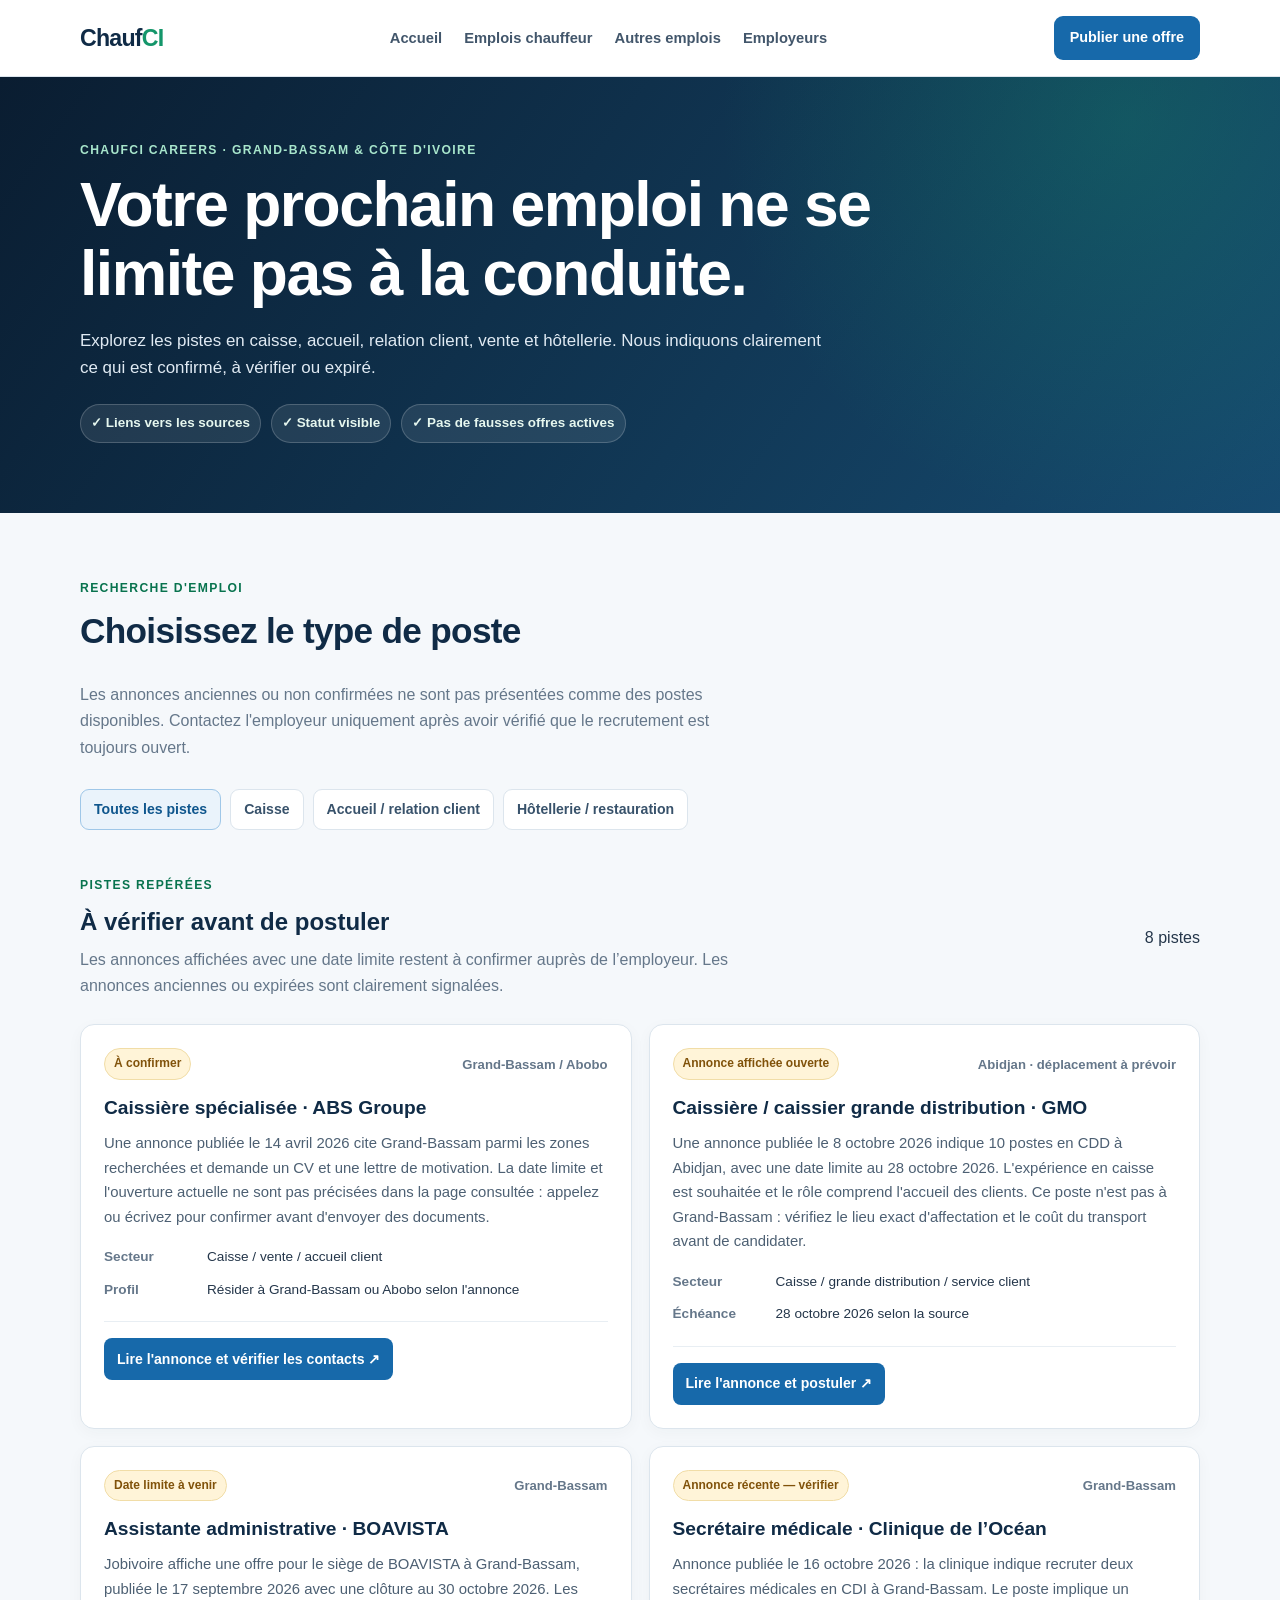
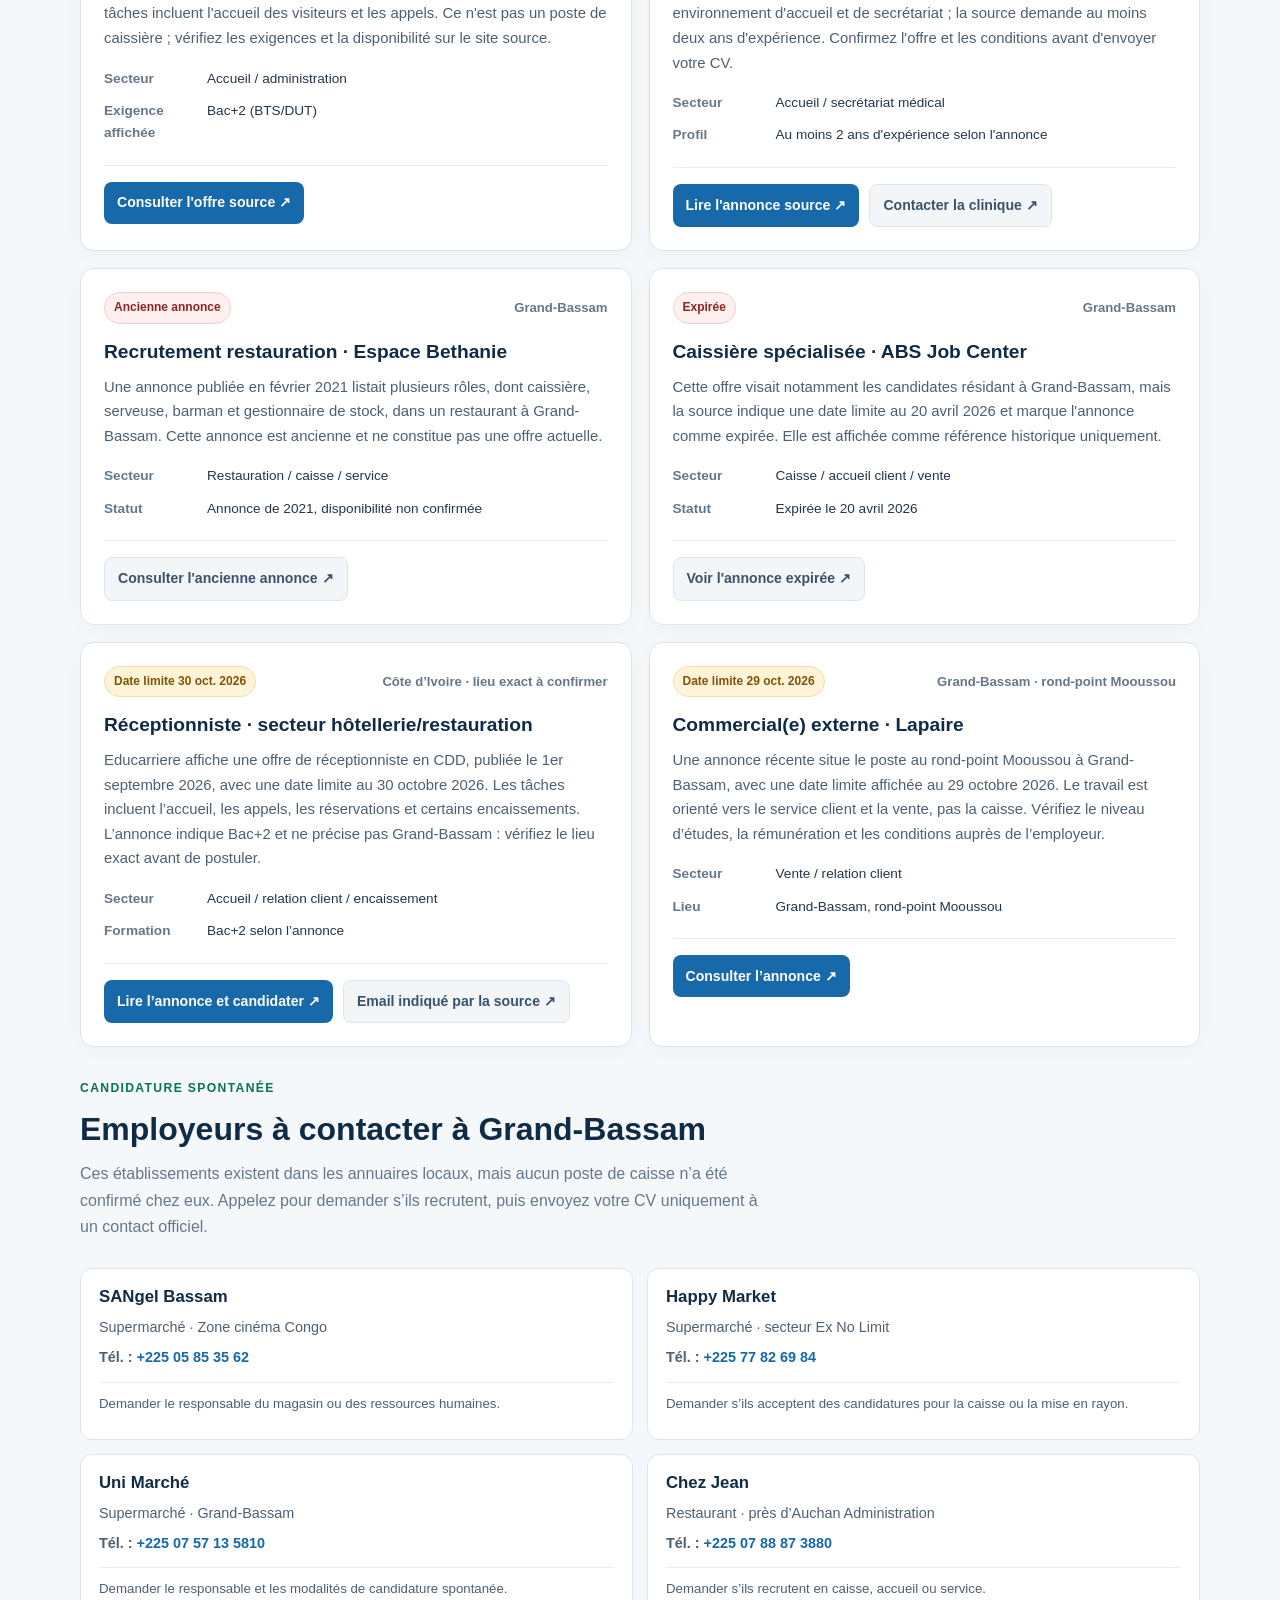
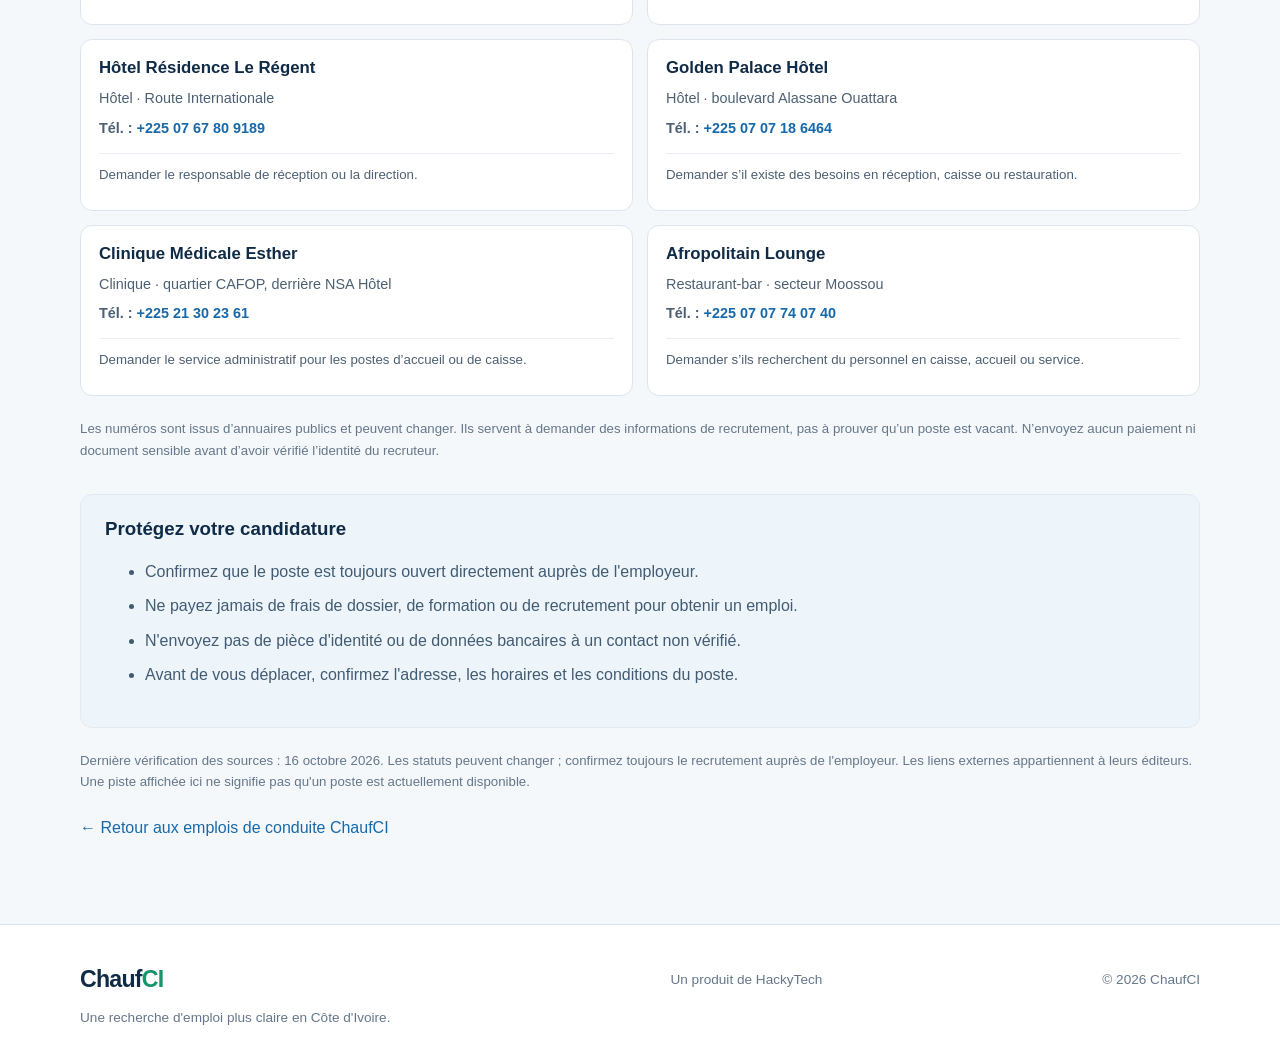
==== commit 1bb63bfb: "Add employer hub navigation to Careers dashboard" ====
--- a/careers.html
+++ b/careers.html
@@ -14,10 +14,12 @@
     <div class="container">
       <a class="logo" href="index.html" aria-label="Accueil ChaufCI">Chauf<span class="logo-accent">CI</span></a>
       <nav aria-label="Navigation principale">
-        <a href="index.html">Emplois de conduite</a>
+        <a href="index.html">Accueil</a>
+        <a href="jobs.html">Emplois chauffeur</a>
         <a href="#opportunities">Autres emplois</a>
+        <a href="employers.html">Employeurs</a>
       </nav>
-      <a class="nav-cta" href="#opportunities">Explorer les pistes ↓</a>
+      <a class="nav-cta" href="employers.html">Publier une offre</a>
     </div>
   </header>
 
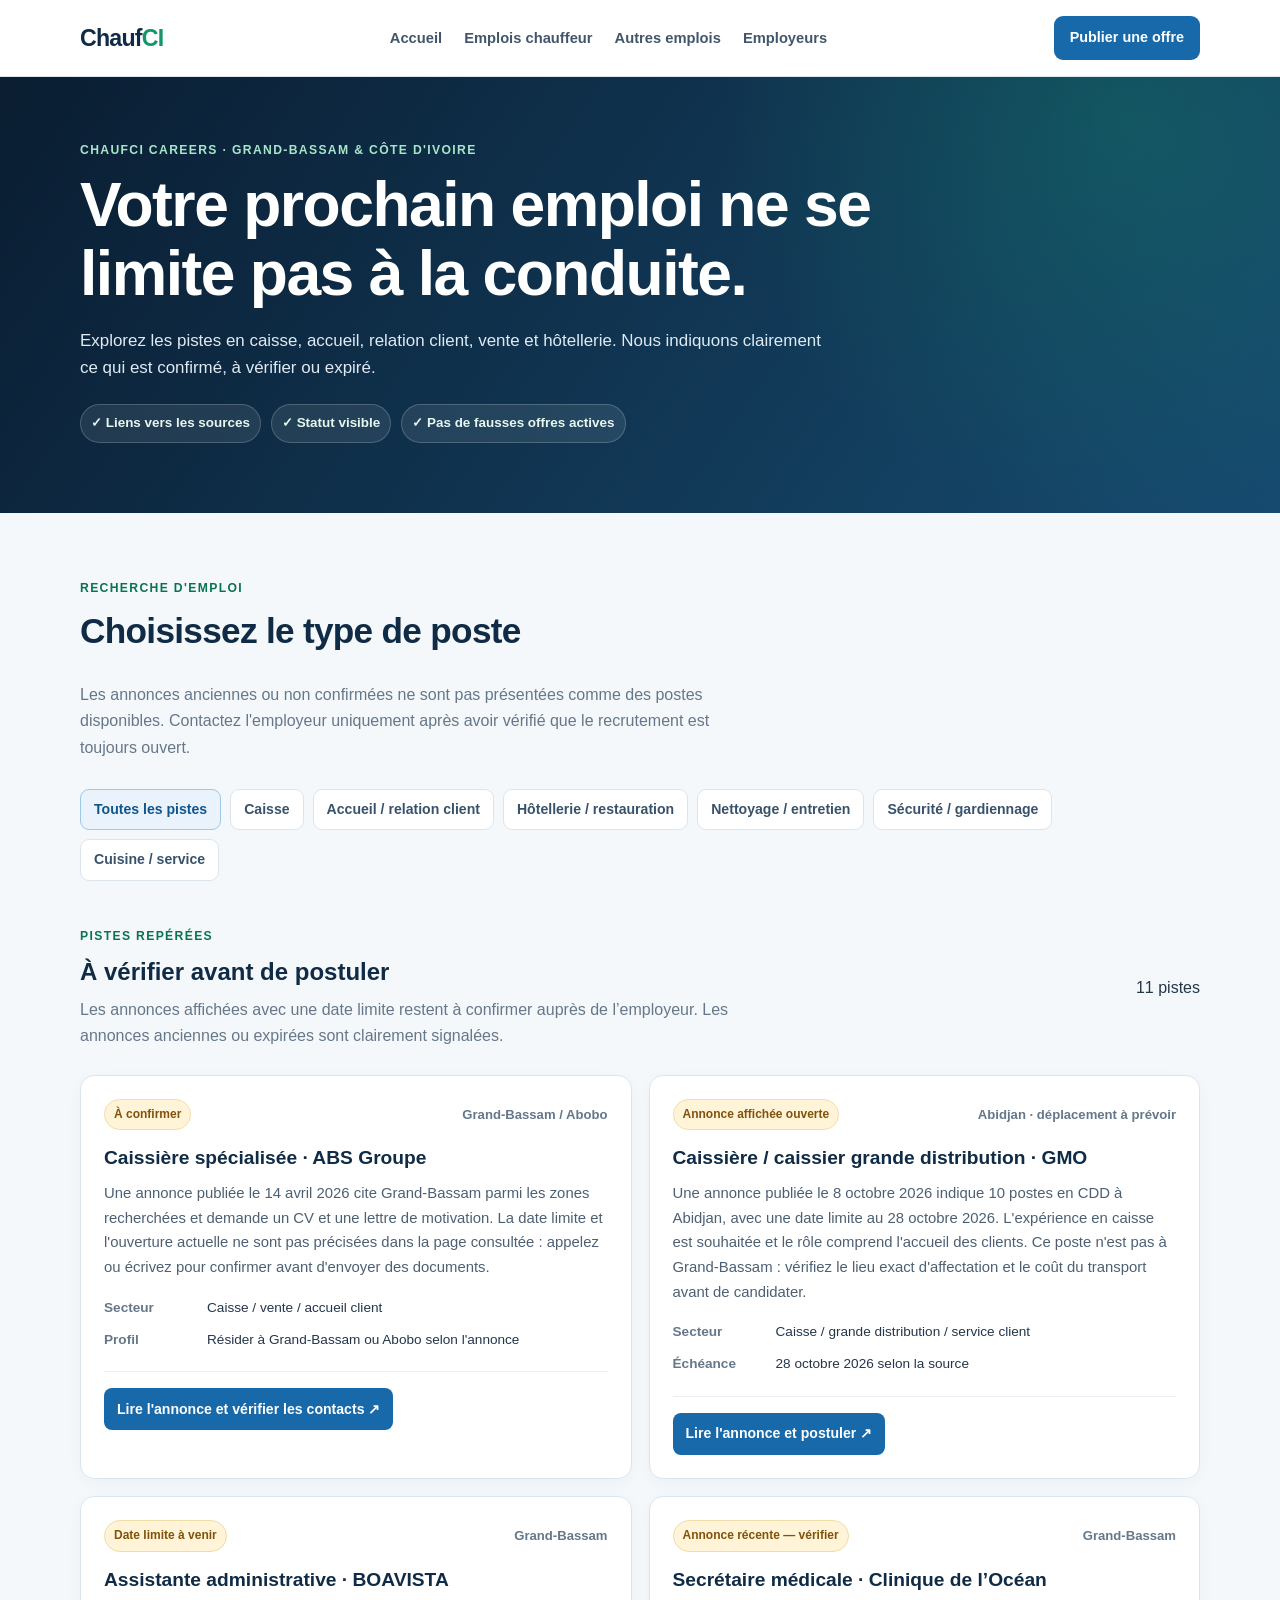
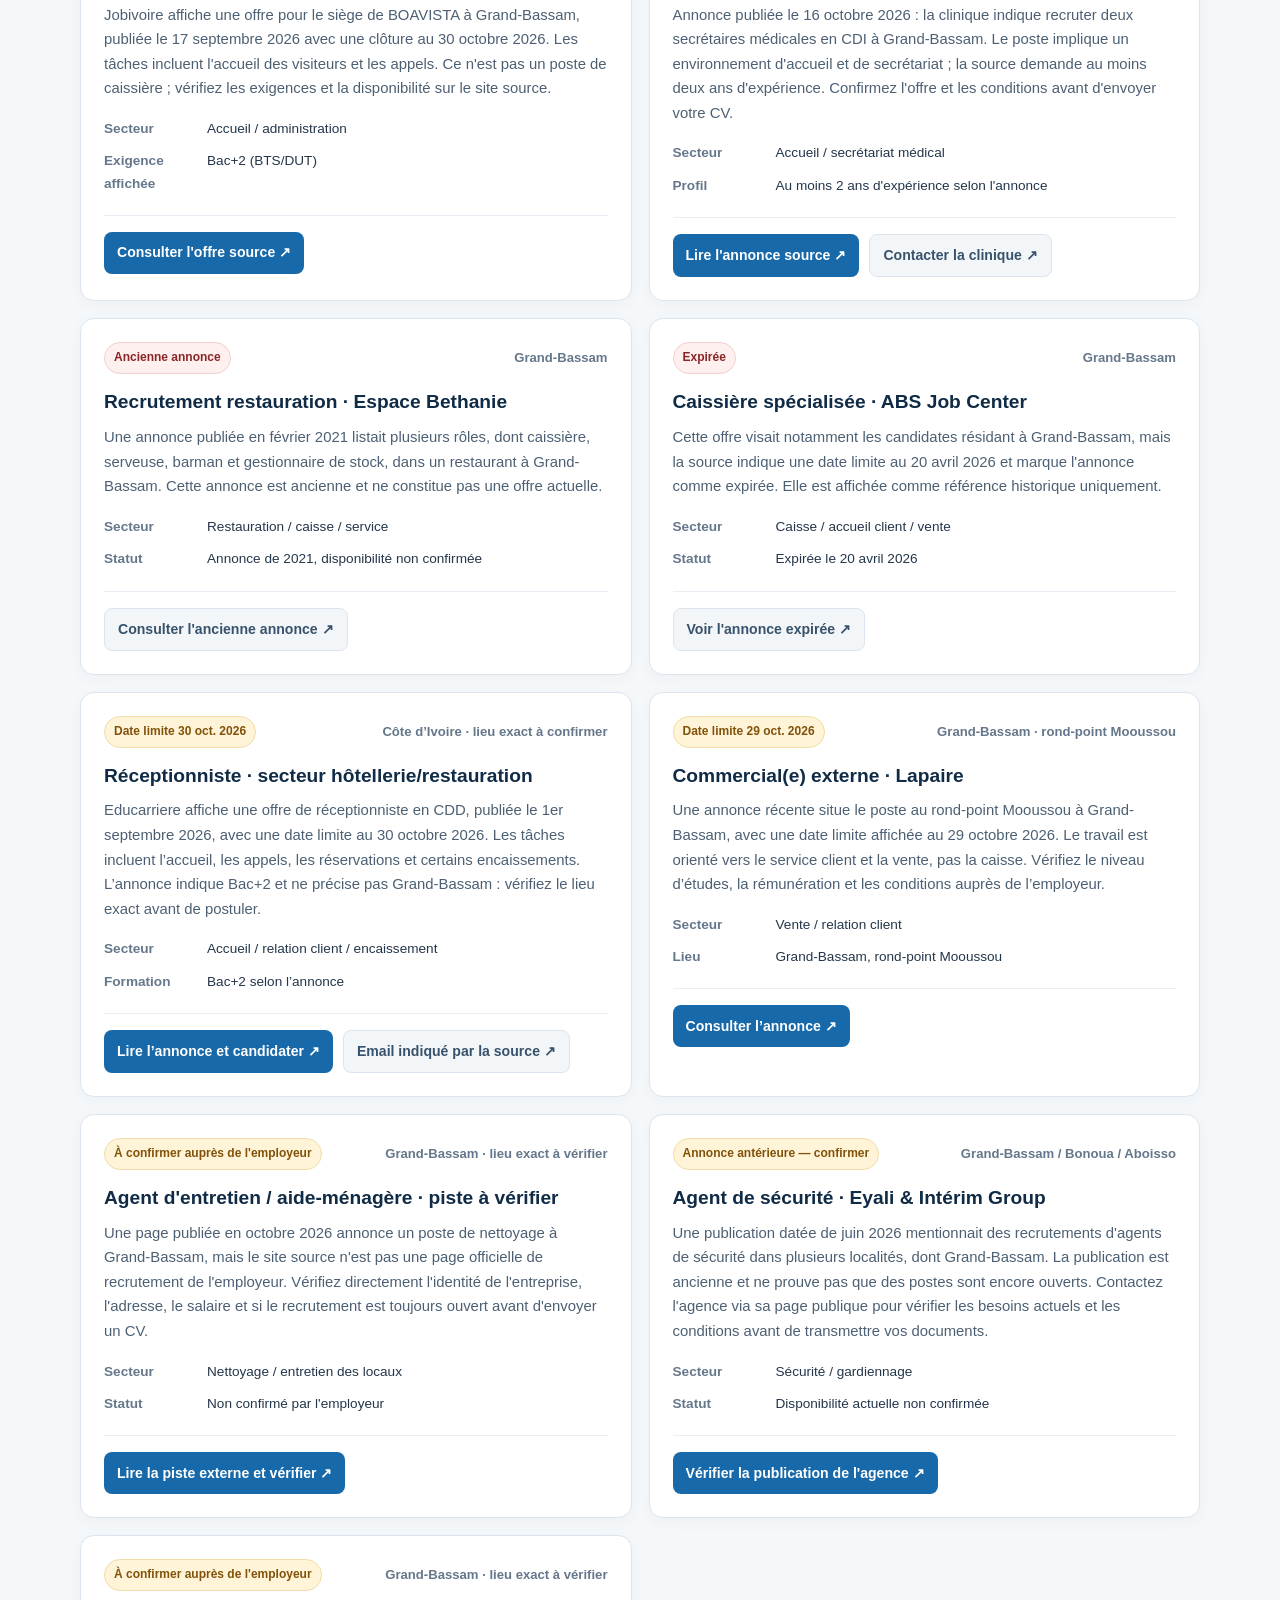
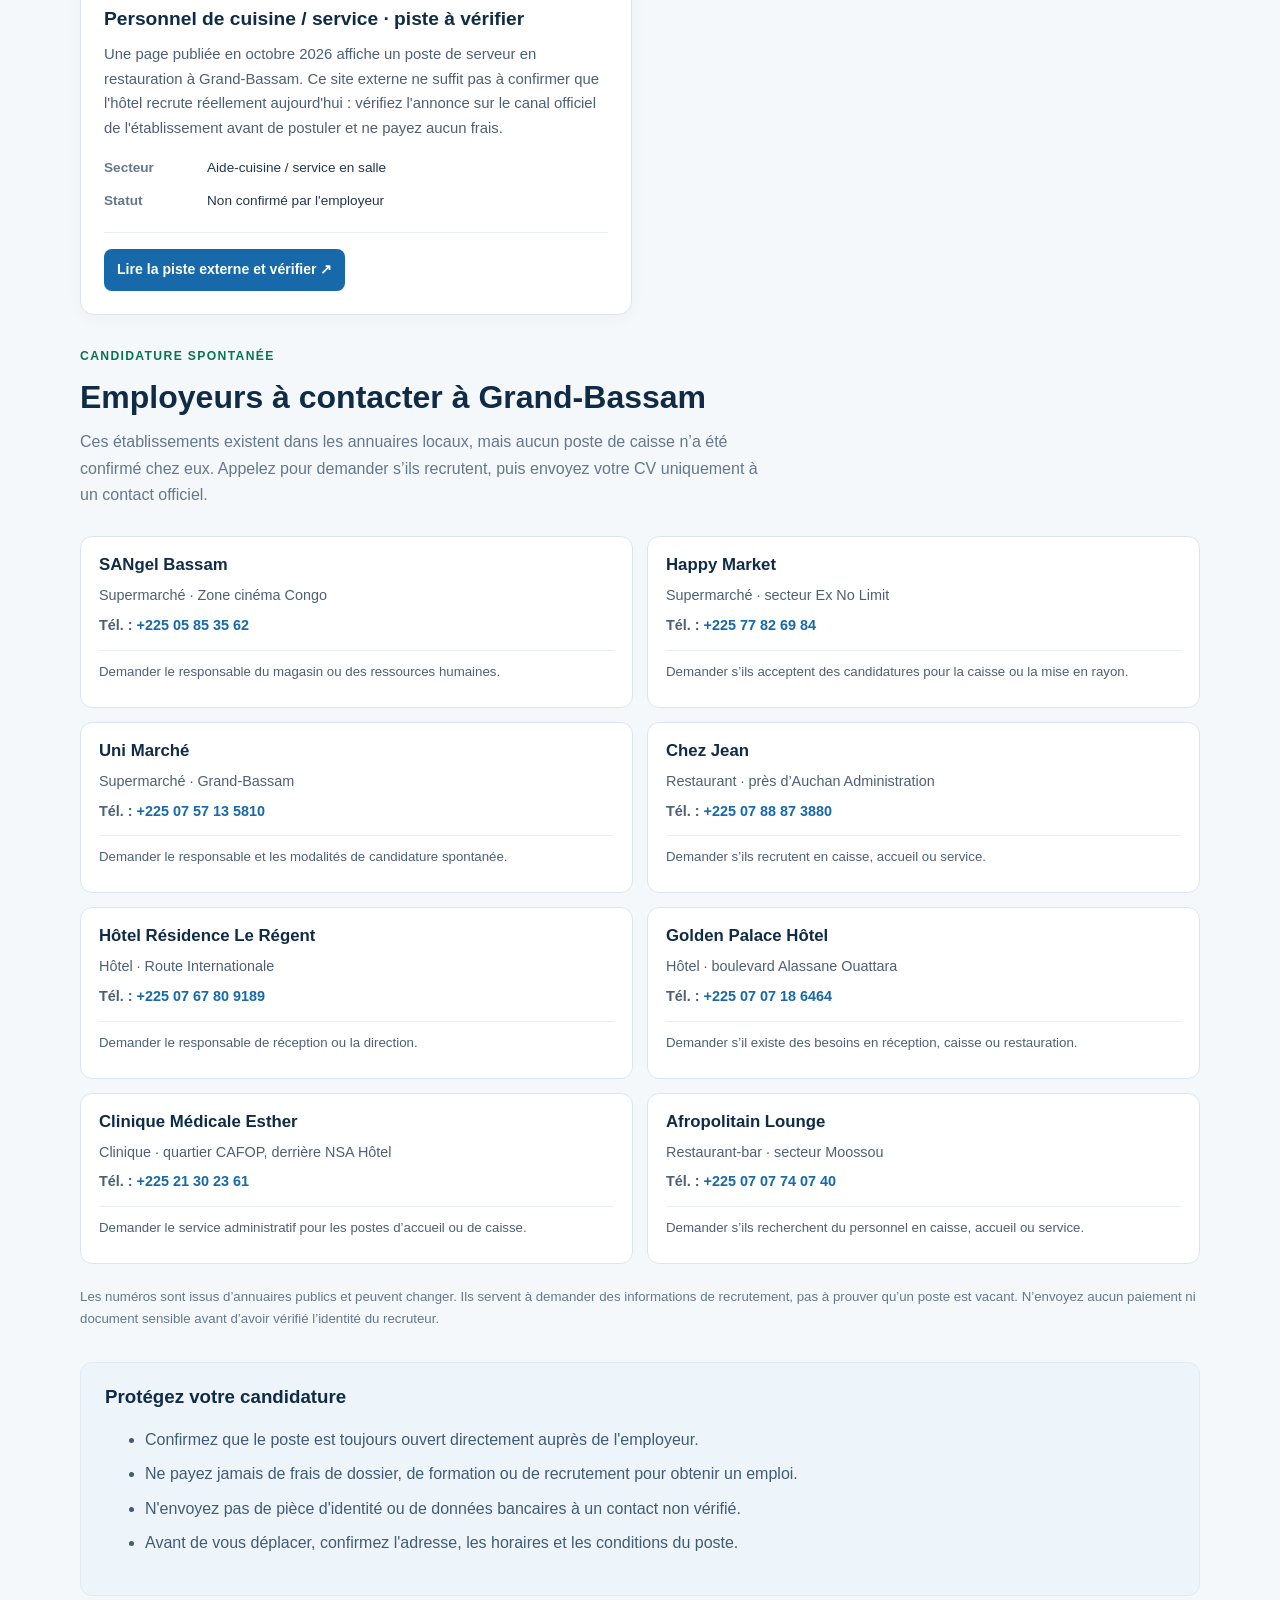
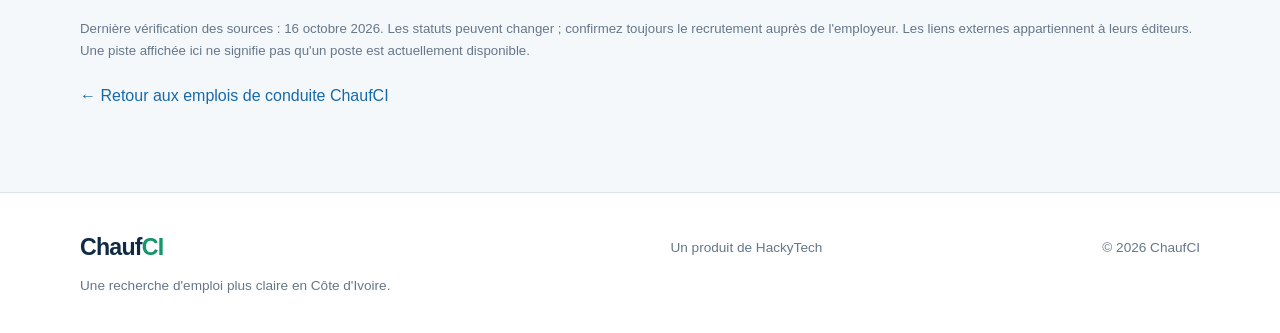
==== commit 964df02d: "Add cleaner, security, and kitchen/service career filters and leads" ====
--- a/careers.html
+++ b/careers.html
@@ -47,6 +47,9 @@
           <button type="button" data-filter="cashier" aria-pressed="false">Caisse</button>
           <button type="button" data-filter="customer" aria-pressed="false">Accueil / relation client</button>
           <button type="button" data-filter="hospitality" aria-pressed="false">Hôtellerie / restauration</button>
+          <button type="button" data-filter="cleaning" aria-pressed="false">Nettoyage / entretien</button>
+          <button type="button" data-filter="security" aria-pressed="false">Sécurité / gardiennage</button>
+          <button type="button" data-filter="kitchen" aria-pressed="false">Cuisine / service</button>
         </div>
       </div>
     </section>
@@ -59,7 +62,7 @@
             <h2>À vérifier avant de postuler</h2>
             <p class="section-description">Les annonces affichées avec une date limite restent à confirmer auprès de l’employeur. Les annonces anciennes ou expirées sont clairement signalées.</p>
           </div>
-          <span id="career-count" aria-live="polite">8 pistes</span>
+          <span id="career-count" aria-live="polite">11 pistes</span>
         </div>
 
         <div class="career-list" id="career-list">
@@ -191,9 +194,57 @@
             </div>
           </article>
 
-        </div>
-
-        <div class="career-empty" id="career-empty" hidden>
+          <article class="career-card" data-category="cleaning">
+            <div class="career-card-head">
+              <span class="status-pill status-check">À confirmer auprès de l'employeur</span>
+              <span class="career-location">Grand-Bassam · lieu exact à vérifier</span>
+            </div>
+            <h3>Agent d'entretien / aide-ménagère · piste à vérifier</h3>
+            <p class="career-summary">Une page publiée en octobre 2026 annonce un poste de nettoyage à Grand-Bassam, mais le site source n'est pas une page officielle de recrutement de l'employeur. Vérifiez directement l'identité de l'entreprise, l'adresse, le salaire et si le recrutement est toujours ouvert avant d'envoyer un CV.</p>
+            <dl class="career-meta">
+              <div><dt>Secteur</dt><dd>Nettoyage / entretien des locaux</dd></div>
+              <div><dt>Statut</dt><dd>Non confirmé par l'employeur</dd></div>
+            </dl>
+            <div class="career-actions">
+              <a class="apply-link" href="https://fr.couriersers.org/jobs/aide-menagere-journalier-3/" target="_blank" rel="noopener noreferrer">Lire la piste externe et vérifier ↗</a>
+            </div>
+          </article>
+
+          <article class="career-card" data-category="security">
+            <div class="career-card-head">
+              <span class="status-pill status-check">Annonce antérieure — confirmer</span>
+              <span class="career-location">Grand-Bassam / Bonoua / Aboisso</span>
+            </div>
+            <h3>Agent de sécurité · Eyali & Intérim Group</h3>
+            <p class="career-summary">Une publication datée de juin 2026 mentionnait des recrutements d'agents de sécurité dans plusieurs localités, dont Grand-Bassam. La publication est ancienne et ne prouve pas que des postes sont encore ouverts. Contactez l'agence via sa page publique pour vérifier les besoins actuels et les conditions avant de transmettre vos documents.</p>
+            <dl class="career-meta">
+              <div><dt>Secteur</dt><dd>Sécurité / gardiennage</dd></div>
+              <div><dt>Statut</dt><dd>Disponibilité actuelle non confirmée</dd></div>
+            </dl>
+            <div class="career-actions">
+              <a class="apply-link" href="https://www.findglocal.com/CI/Bingerville/1744957352224459/Eyali-%26-int%C3%A9rim-group" target="_blank" rel="noopener noreferrer">Vérifier la publication de l'agence ↗</a>
+            </div>
+          </article>
+
+          <article class="career-card" data-category="kitchen hospitality">
+            <div class="career-card-head">
+              <span class="status-pill status-check">À confirmer auprès de l'employeur</span>
+              <span class="career-location">Grand-Bassam · lieu exact à vérifier</span>
+            </div>
+            <h3>Personnel de cuisine / service · piste à vérifier</h3>
+            <p class="career-summary">Une page publiée en octobre 2026 affiche un poste de serveur en restauration à Grand-Bassam. Ce site externe ne suffit pas à confirmer que l'hôtel recrute réellement aujourd'hui : vérifiez l'annonce sur le canal officiel de l'établissement avant de postuler et ne payez aucun frais.</p>
+            <dl class="career-meta">
+              <div><dt>Secteur</dt><dd>Aide-cuisine / service en salle</dd></div>
+              <div><dt>Statut</dt><dd>Non confirmé par l'employeur</dd></div>
+            </dl>
+            <div class="career-actions">
+              <a class="apply-link" href="https://fr.couriersers.org/jobs/serveur-de-restaurant-2/" target="_blank" rel="noopener noreferrer">Lire la piste externe et vérifier ↗</a>
+            </div>
+          </article>
+
+        </div>
+
+        <div class="career-empty" id="career-empty" hidden
           <h3>Aucune piste dans cette catégorie</h3>
           <p>Choisissez une autre catégorie ou affichez toutes les pistes.</p>
         </div>
--- a/careers.css
+++ b/careers.css
@@ -99,3 +99,59 @@
 .direct-employer a { overflow-wrap: anywhere; color: var(--blue); font-weight: 750; }
 .direct-employer .direct-note { margin-top: 12px; padding-top: 10px; border-top: 1px solid #e8eef3; font-size: .83rem; }
 @media (max-width: 700px) { .direct-employer-grid { grid-template-columns: 1fr; } }
+
+
+/* Employer submission hub */
+.employer-layout {
+  display: grid;
+  grid-template-columns: minmax(0, .9fr) minmax(0, 1.1fr);
+  gap: clamp(24px, 5vw, 56px);
+  align-items: start;
+}
+.employer-layout h2 { margin-top: 0; font-size: clamp(1.5rem, 3vw, 2rem); }
+.employer-steps { padding-left: 22px; }
+.employer-steps li { padding: 0 0 18px 5px; color: var(--text); }
+.employer-steps li strong, .employer-steps li span { display: block; }
+.employer-steps li span { color: var(--muted); font-size: .93rem; }
+.employer-form {
+  min-width: 0;
+  padding: clamp(20px, 4vw, 32px);
+  background: #fff;
+  border: 1px solid var(--border);
+  border-radius: var(--radius);
+  box-shadow: var(--shadow);
+}
+.employer-form h2 { margin-bottom: 22px; }
+.employer-form .field { margin: 15px 0; }
+.employer-form textarea {
+  width: 100%;
+  min-height: 130px;
+  padding: 11px 12px;
+  color: var(--text);
+  background: #fff;
+  border: 1px solid #ccd8e3;
+  border-radius: 8px;
+  font: inherit;
+  resize: vertical;
+}
+.employer-form textarea:focus { outline: 3px solid #d7eafb; border-color: var(--blue); }
+.employer-submit {
+  width: 100%;
+  min-height: 49px;
+  padding: 12px 16px;
+  color: #fff;
+  background: var(--blue);
+  border: 0;
+  border-radius: 9px;
+  font-weight: 800;
+}
+.employer-submit:hover { background: var(--navy); }
+.form-status { margin: 0 0 16px; padding: 12px 14px; border-radius: 8px; font-size: .92rem; }
+.form-status[data-kind="success"] { color: #075c3d; background: #eaf8f0; border: 1px solid #bfe7d0; }
+.form-status[data-kind="error"] { color: #8b2525; background: #fff0f0; border: 1px solid #f0caca; }
+.form-status[data-kind="info"] { color: #214f78; background: #edf6ff; border: 1px solid #cde4f8; }
+.form-note { margin: 14px 0 0; color: var(--muted); font-size: .83rem; }
+@media (max-width: 760px) {
+  .employer-layout { grid-template-columns: 1fr; }
+  .employer-form { padding: 20px; }
+}
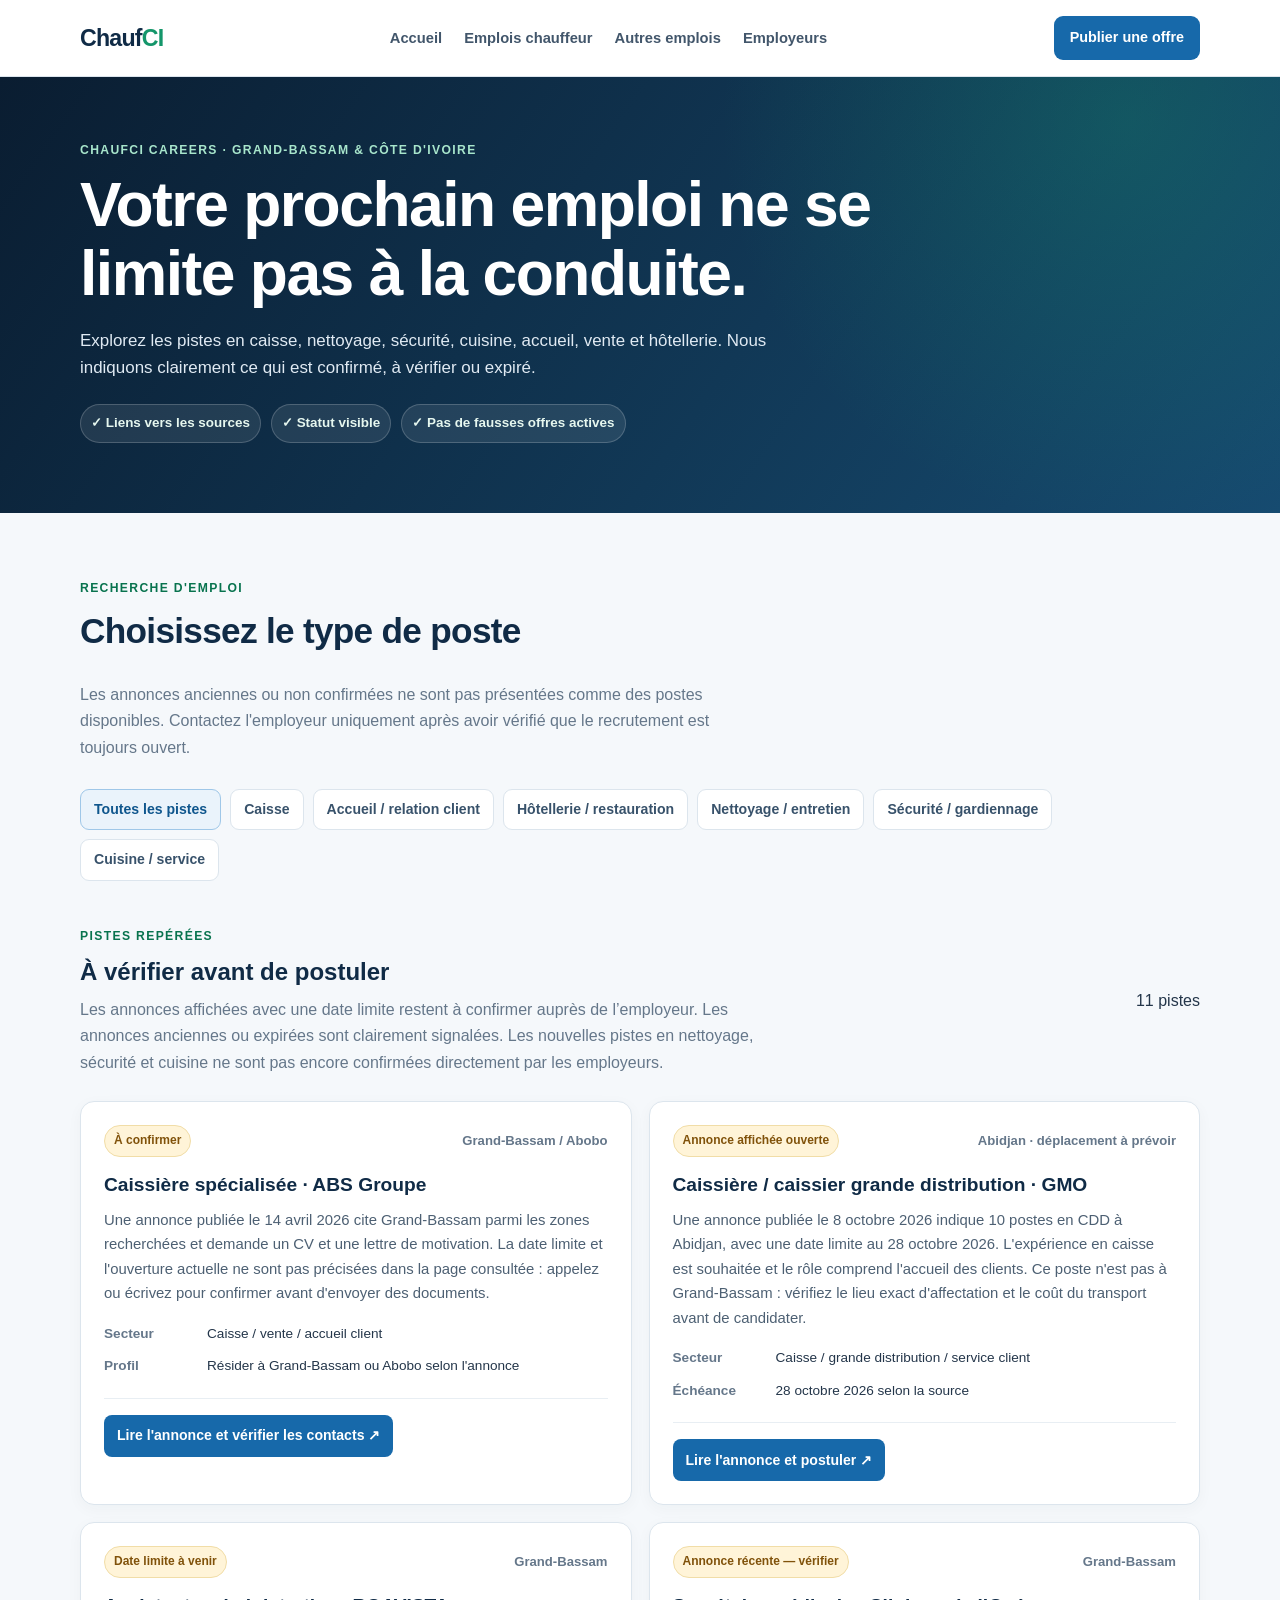
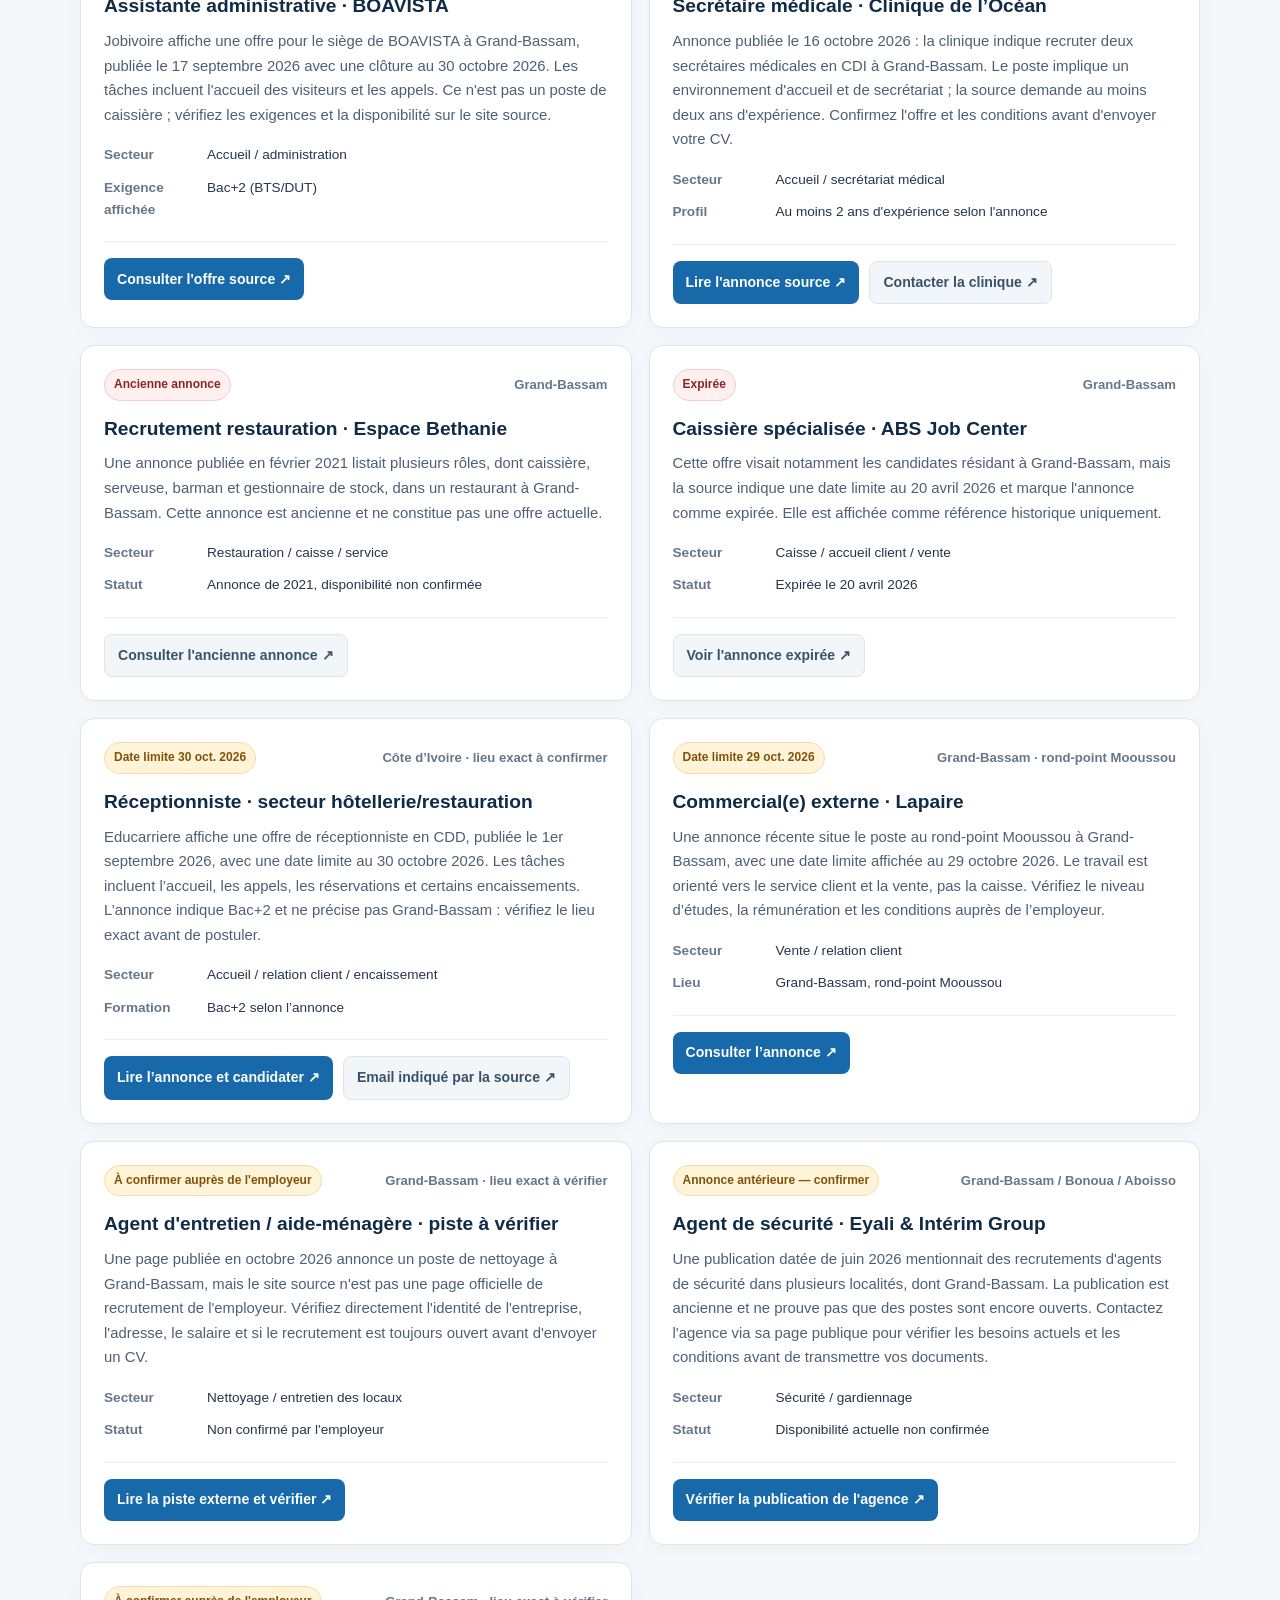
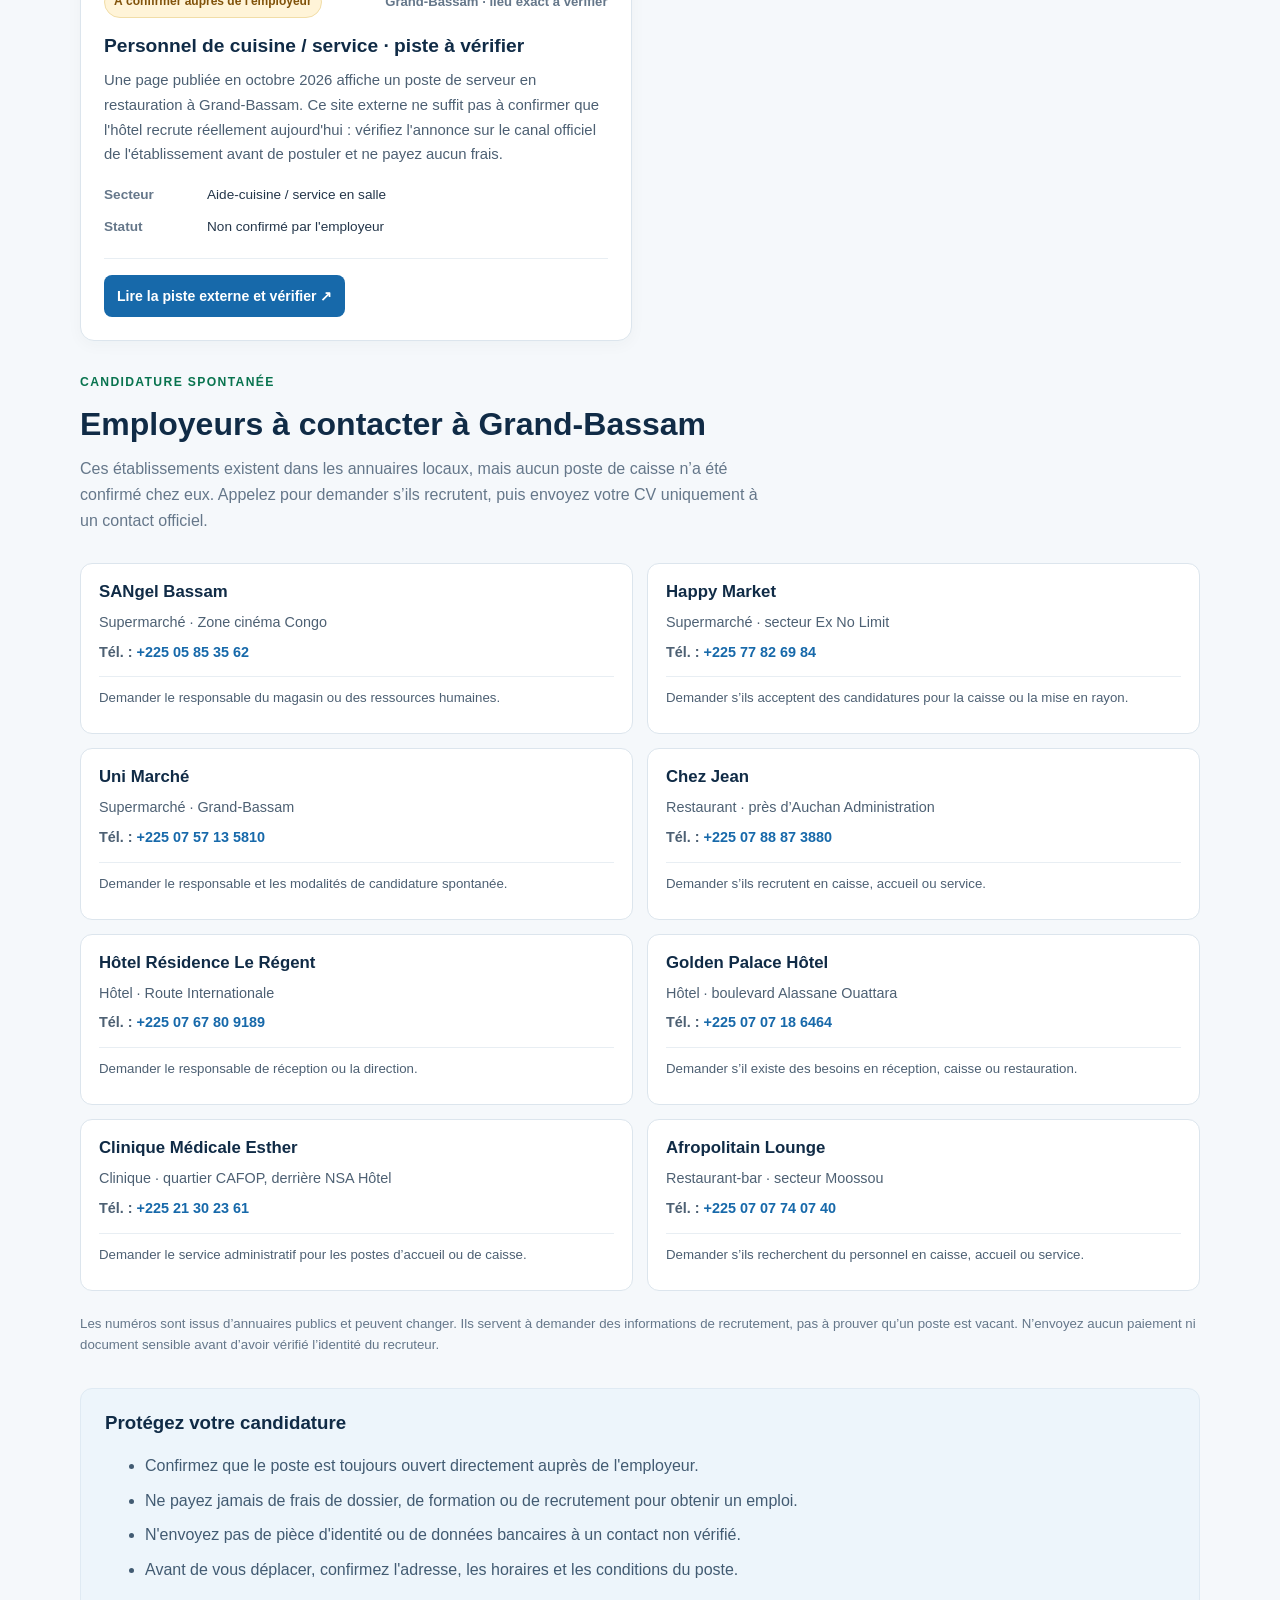
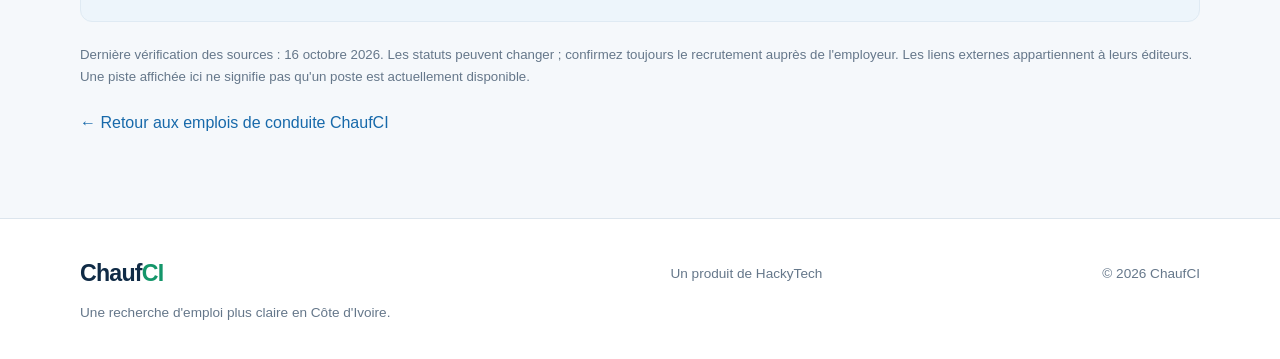
==== commit 6244661d: "Clarify new career categories and employer verification status" ====
--- a/careers.html
+++ b/careers.html
@@ -28,7 +28,7 @@
       <div class="container">
         <p class="eyebrow">CHAUFCI CAREERS · GRAND-BASSAM & CÔTE D'IVOIRE</p>
         <h1>Votre prochain emploi ne se limite pas à la conduite.</h1>
-        <p>Explorez les pistes en caisse, accueil, relation client, vente et hôtellerie. Nous indiquons clairement ce qui est confirmé, à vérifier ou expiré.</p>
+        <p>Explorez les pistes en caisse, nettoyage, sécurité, cuisine, accueil, vente et hôtellerie. Nous indiquons clairement ce qui est confirmé, à vérifier ou expiré.</p>
         <div class="careers-trust">
           <span>✓ Liens vers les sources</span>
           <span>✓ Statut visible</span>
@@ -60,7 +60,7 @@
           <div>
             <p class="section-kicker">PISTES REPÉRÉES</p>
             <h2>À vérifier avant de postuler</h2>
-            <p class="section-description">Les annonces affichées avec une date limite restent à confirmer auprès de l’employeur. Les annonces anciennes ou expirées sont clairement signalées.</p>
+            <p class="section-description">Les annonces affichées avec une date limite restent à confirmer auprès de l’employeur. Les annonces anciennes ou expirées sont clairement signalées. Les nouvelles pistes en nettoyage, sécurité et cuisine ne sont pas encore confirmées directement par les employeurs.</p>
           </div>
           <span id="career-count" aria-live="polite">11 pistes</span>
         </div>
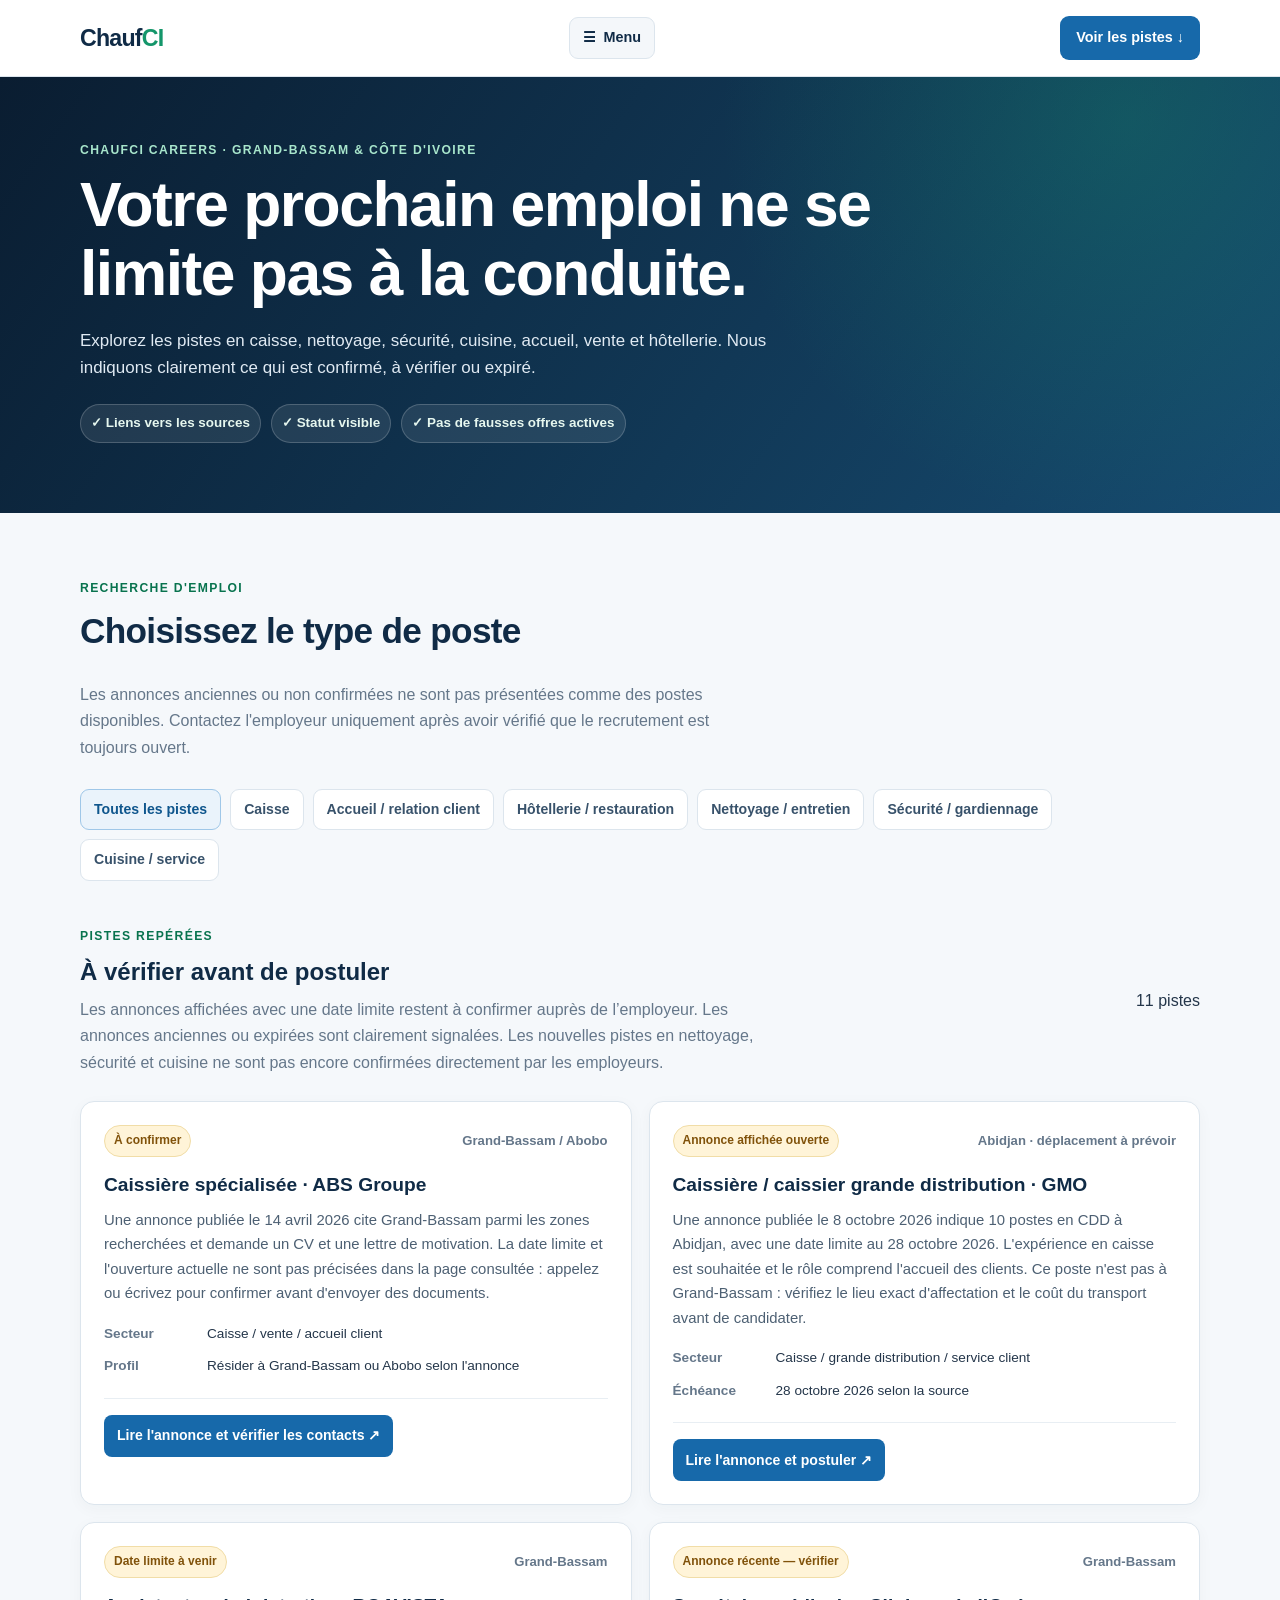
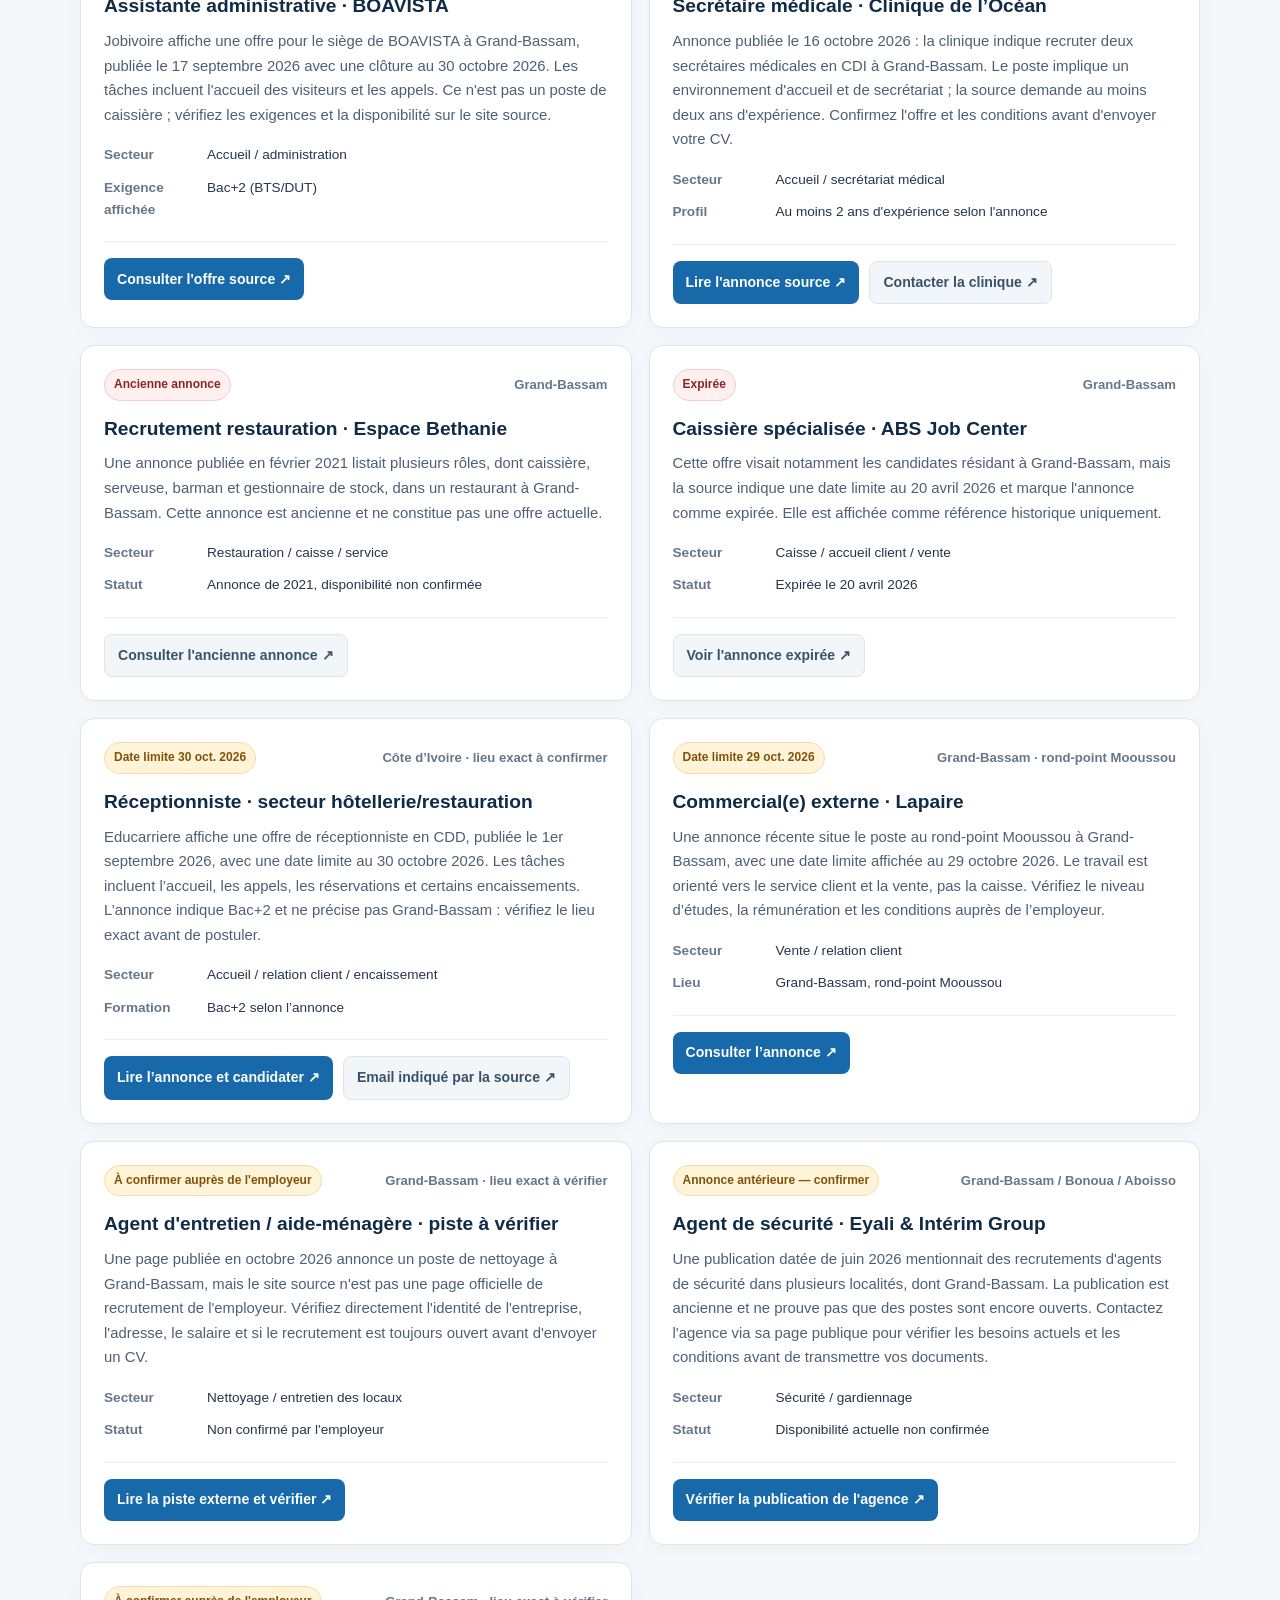
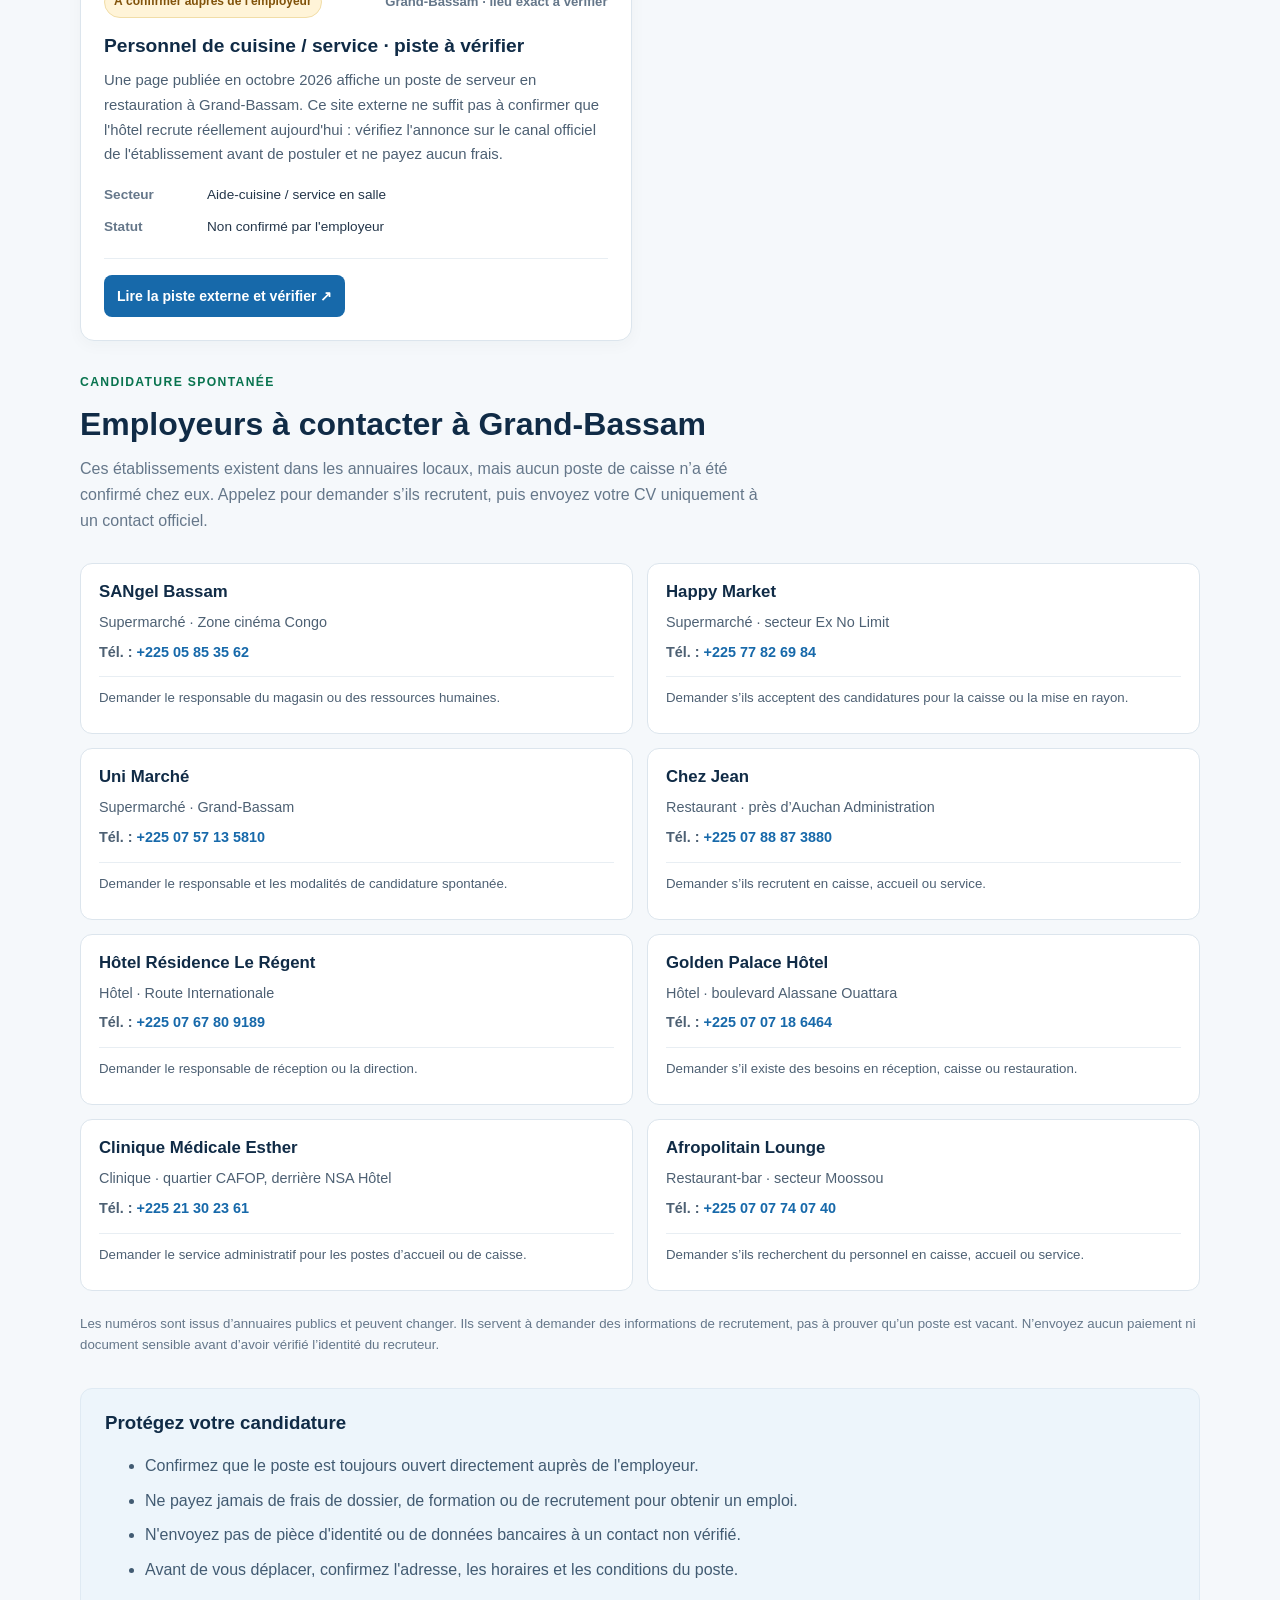
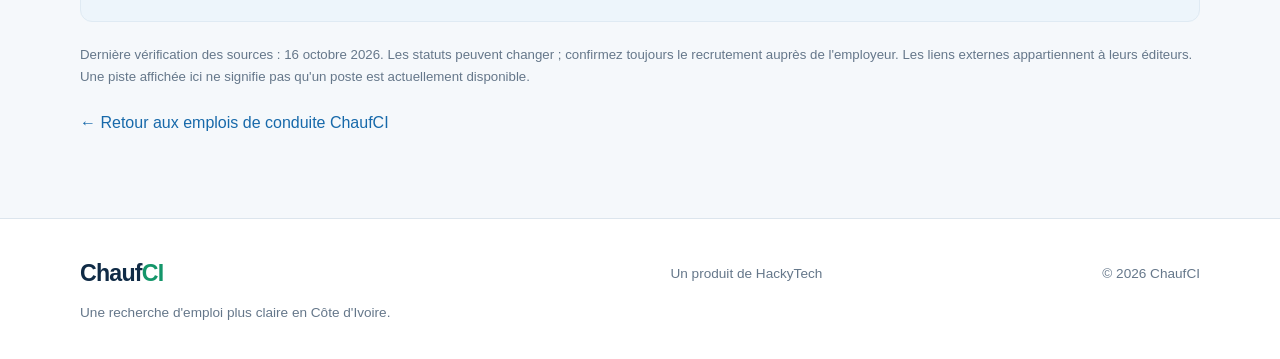
==== commit 8ab1b9de: "Use compact responsive navigation on careers page" ====
--- a/careers.html
+++ b/careers.html
@@ -13,13 +13,18 @@
   <header class="site-header">
     <div class="container">
       <a class="logo" href="index.html" aria-label="Accueil ChaufCI">Chauf<span class="logo-accent">CI</span></a>
-      <nav aria-label="Navigation principale">
-        <a href="index.html">Accueil</a>
-        <a href="jobs.html">Emplois chauffeur</a>
-        <a href="#opportunities">Autres emplois</a>
-        <a href="employers.html">Employeurs</a>
-      </nav>
-      <a class="nav-cta" href="employers.html">Publier une offre</a>
+      <details class="nav-drawer">
+        <summary aria-label="Ouvrir le menu"><span aria-hidden="true">☰</span><span>Menu</span></summary>
+        <nav aria-label="Navigation principale">
+          <a href="index.html">Accueil</a>
+          <a href="jobs.html">Emplois chauffeur</a>
+          <a href="careers.html">Autres emplois</a>
+          <a href="employers.html">Employeurs</a>
+          <a href="how-to-use.html">Guide ChaufCI</a>
+          <a href="check.html">Vérifier une offre</a>
+        </nav>
+      </details>
+      <a class="nav-cta" href="#opportunities">Voir les pistes ↓</a>
     </div>
   </header>
 
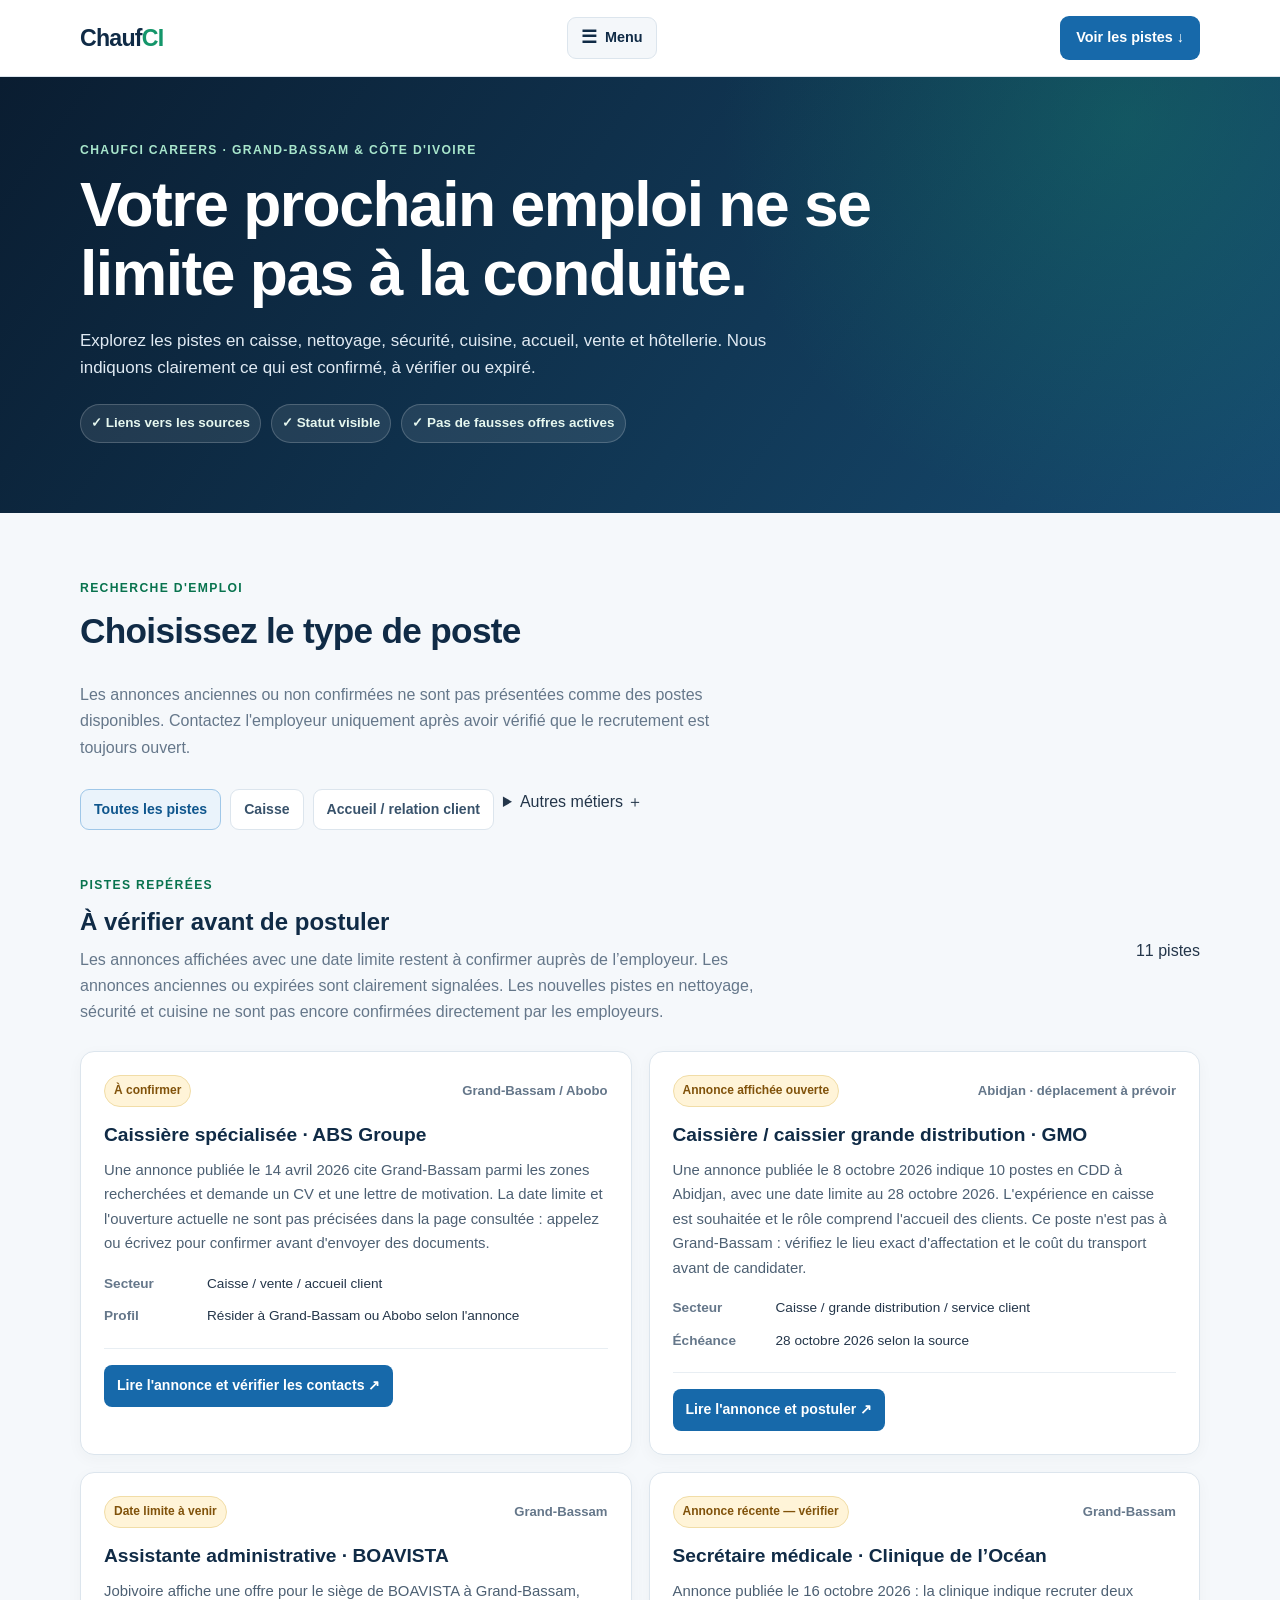
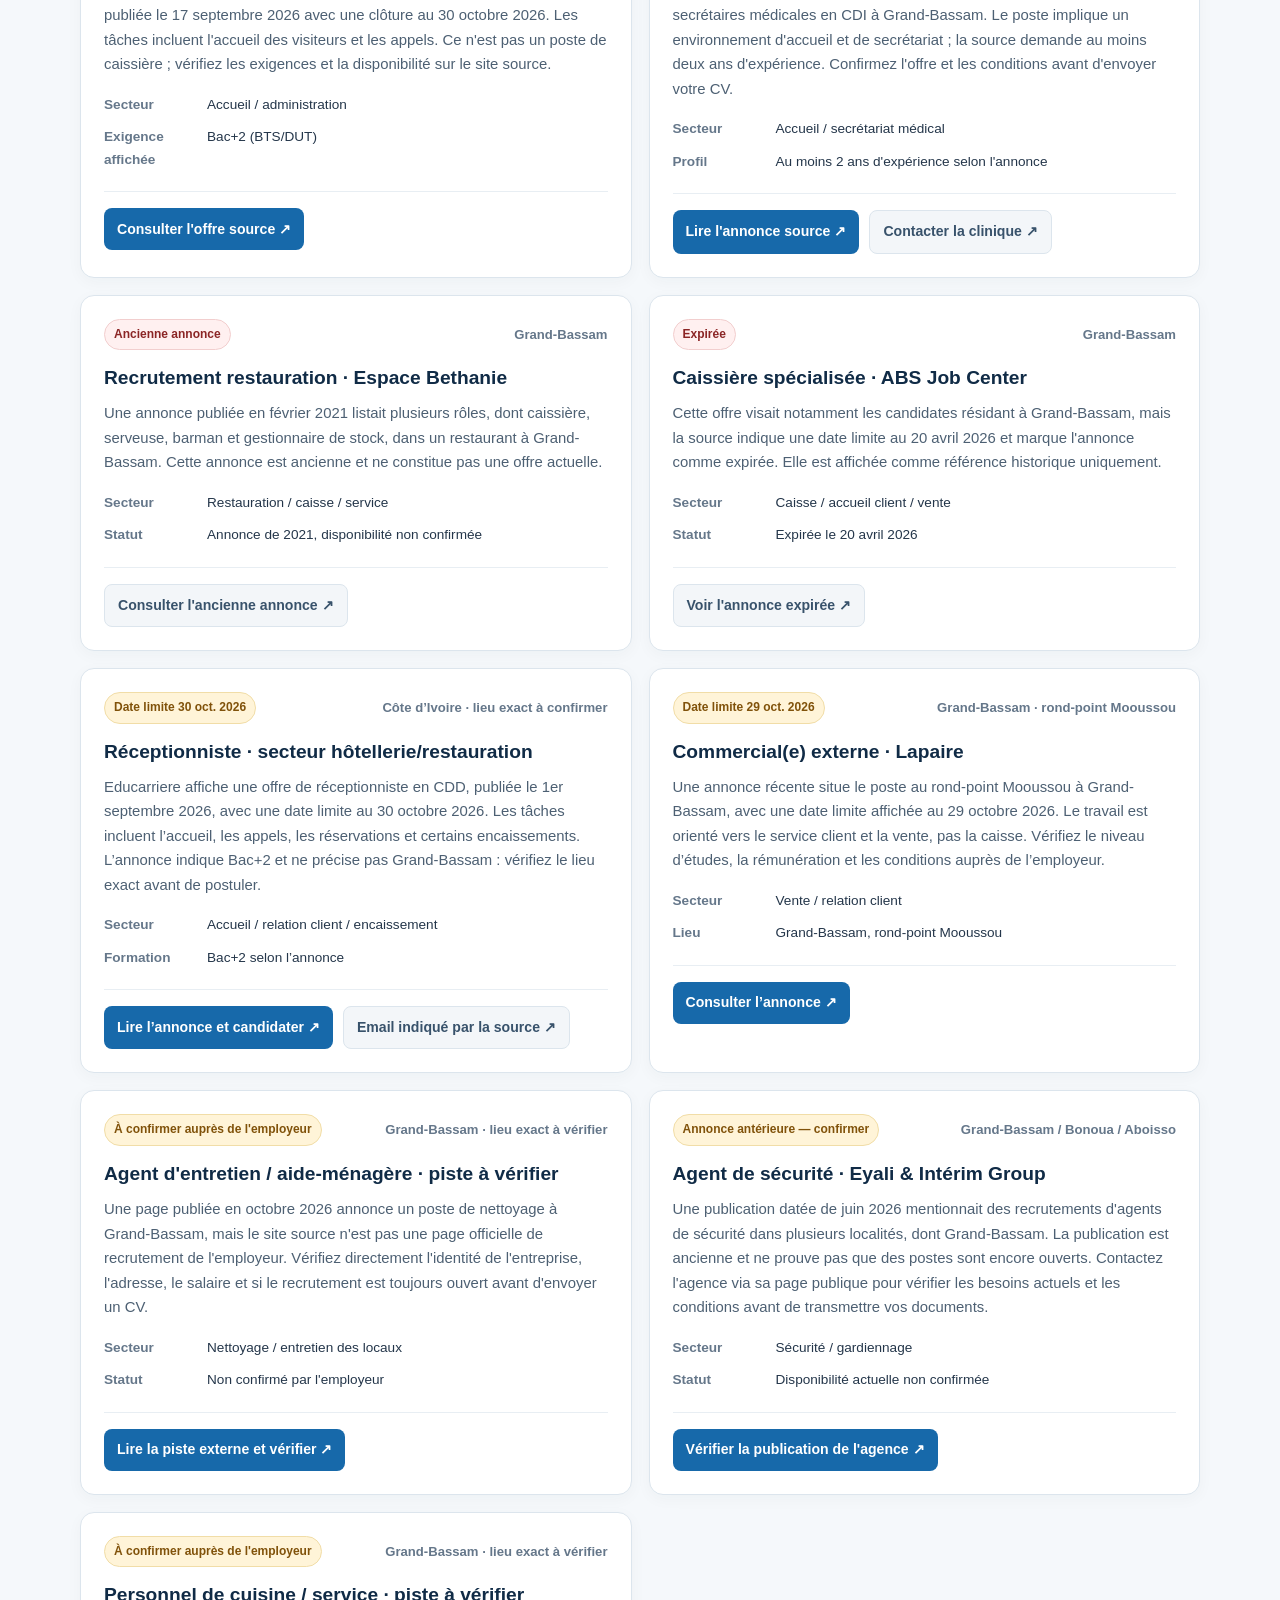
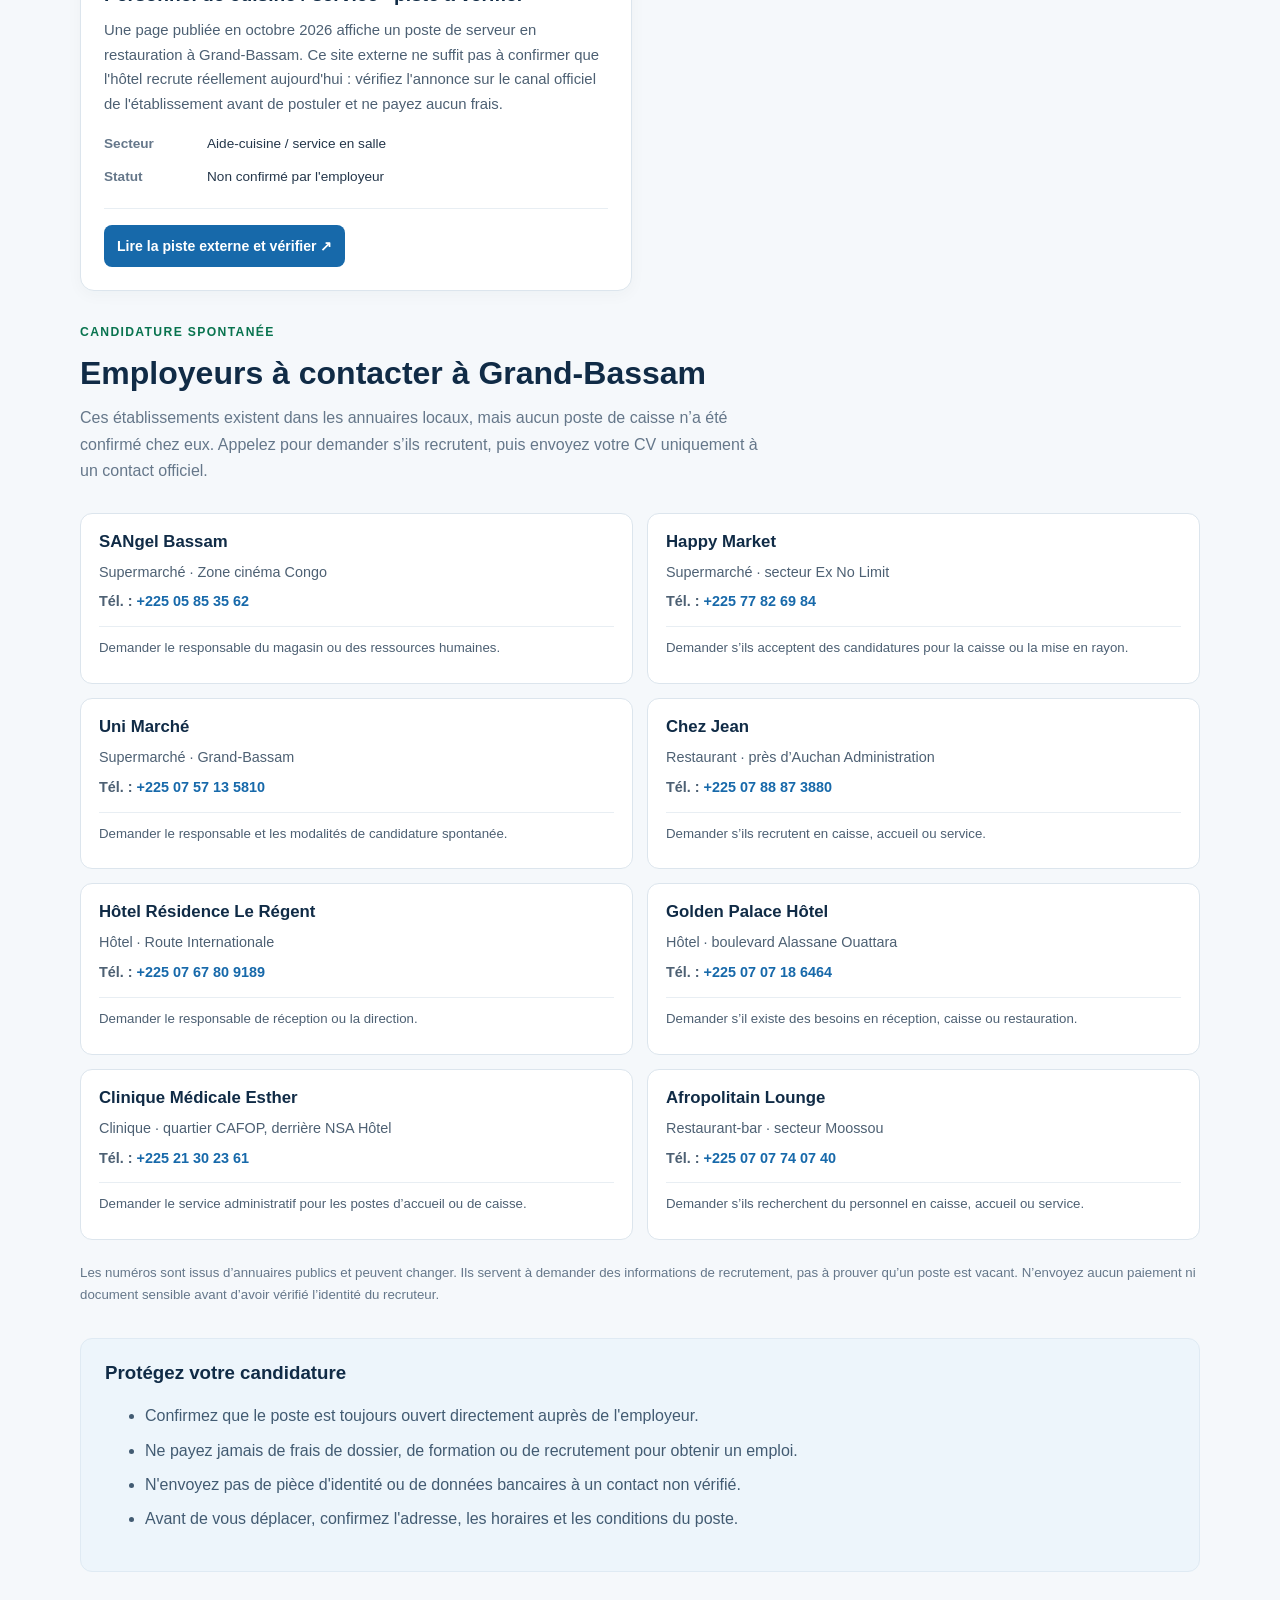
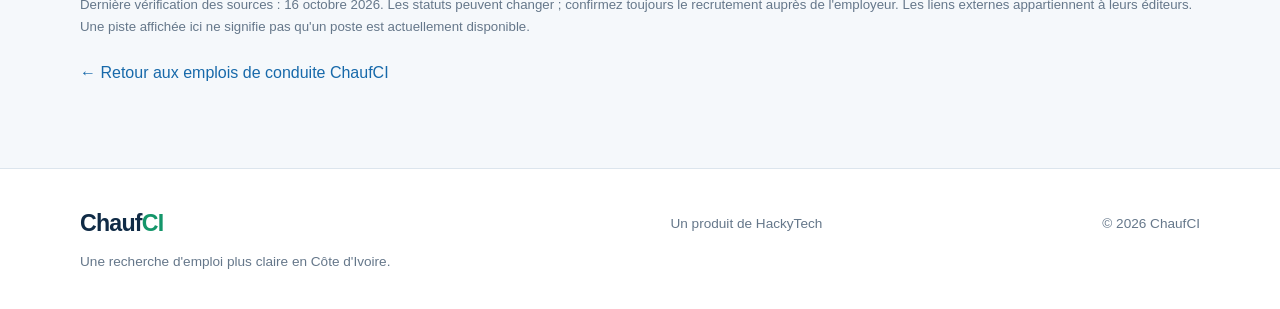
==== commit 9f77ab07: "Simplify careers filters with an expandable category menu" ====
--- a/careers.html
+++ b/careers.html
@@ -51,10 +51,15 @@
           <button type="button" class="active" data-filter="all" aria-pressed="true">Toutes les pistes</button>
           <button type="button" data-filter="cashier" aria-pressed="false">Caisse</button>
           <button type="button" data-filter="customer" aria-pressed="false">Accueil / relation client</button>
-          <button type="button" data-filter="hospitality" aria-pressed="false">Hôtellerie / restauration</button>
-          <button type="button" data-filter="cleaning" aria-pressed="false">Nettoyage / entretien</button>
-          <button type="button" data-filter="security" aria-pressed="false">Sécurité / gardiennage</button>
-          <button type="button" data-filter="kitchen" aria-pressed="false">Cuisine / service</button>
+          <details class="career-more-filters">
+            <summary>Autres métiers <span aria-hidden="true">＋</span></summary>
+            <div class="career-more-filter-options">
+              <button type="button" data-filter="hospitality" aria-pressed="false">Hôtellerie / restauration</button>
+              <button type="button" data-filter="cleaning" aria-pressed="false">Nettoyage / entretien</button>
+              <button type="button" data-filter="security" aria-pressed="false">Sécurité / gardiennage</button>
+              <button type="button" data-filter="kitchen" aria-pressed="false">Cuisine / service</button>
+            </div>
+          </details>
         </div>
       </div>
     </section>
--- a/style.css
+++ b/style.css
@@ -1065,3 +1065,46 @@
     animation-iteration-count: 1 !important;
   }
 }
+
+
+/* Refined menus and progressive disclosure */
+.nav-drawer summary { user-select: none; }
+.nav-drawer summary span:first-child { font-size: 1.1rem; line-height: 1; }
+.nav-drawer nav { max-height: min(70vh, 460px); overflow-y: auto; }
+.more-categories { margin-top: 20px; }
+.more-categories > summary, .more-filters > summary {
+  display: inline-flex; align-items: center; justify-content: center; gap: 12px;
+  min-height: 43px; padding: 10px 15px; color: var(--blue);
+  background: #fff; border: 1px solid #cbdbe9; border-radius: 10px;
+  font-size: .9rem; font-weight: 800; cursor: pointer; list-style: none;
+}
+.more-categories > summary::-webkit-details-marker, .more-filters > summary::-webkit-details-marker { display: none; }
+.more-categories[open] > summary, .more-filters[open] > summary { color: var(--navy); background: var(--soft-blue); }
+.more-category-grid { margin-top: 14px; }
+.category-icon {
+  display: inline-grid; place-items: center; width: 42px; height: 42px;
+  margin-bottom: 18px; color: var(--green-dark); background: var(--soft-green);
+  border: 1px solid #d7eee3; border-radius: 12px; font-size: 1.25rem; font-weight: 900;
+}
+.more-filters { position: relative; }
+.more-filter-options {
+  position: absolute; top: calc(100% + 8px); left: 0; z-index: 8;
+  display: grid; grid-template-columns: repeat(2, minmax(0, 1fr)); gap: 7px;
+  width: min(420px, calc(100vw - 56px)); padding: 12px;
+  background: #fff; border: 1px solid var(--border); border-radius: 12px; box-shadow: var(--shadow);
+}
+.more-filter-options [data-filter] { text-align: left; }
+.more-filters[open] { z-index: 9; }
+.careers-promo .button + .button { margin-left: 8px; }
+@media (max-width: 600px) {
+  .site-header > .container { flex-wrap: nowrap; gap: 9px; }
+  .nav-drawer { flex: 0 0 auto; margin-left: auto; }
+  .nav-drawer summary { padding: 8px 10px; }
+  .nav-cta { flex: 0 0 auto; max-width: 48%; white-space: normal; text-align: center; }
+  .nav-drawer nav { min-width: min(260px, calc(100vw - 28px)); }
+  .more-filter-options { position: static; width: 100%; margin-top: 8px; grid-template-columns: 1fr; }
+  .more-filters { width: 100%; }
+  .more-filters > summary, .more-categories > summary { width: 100%; justify-content: space-between; }
+  .careers-promo .button { width: 100%; margin-left: 0 !important; }
+}
+@media (min-width: 601px) { .more-filter-options { min-width: 330px; } }
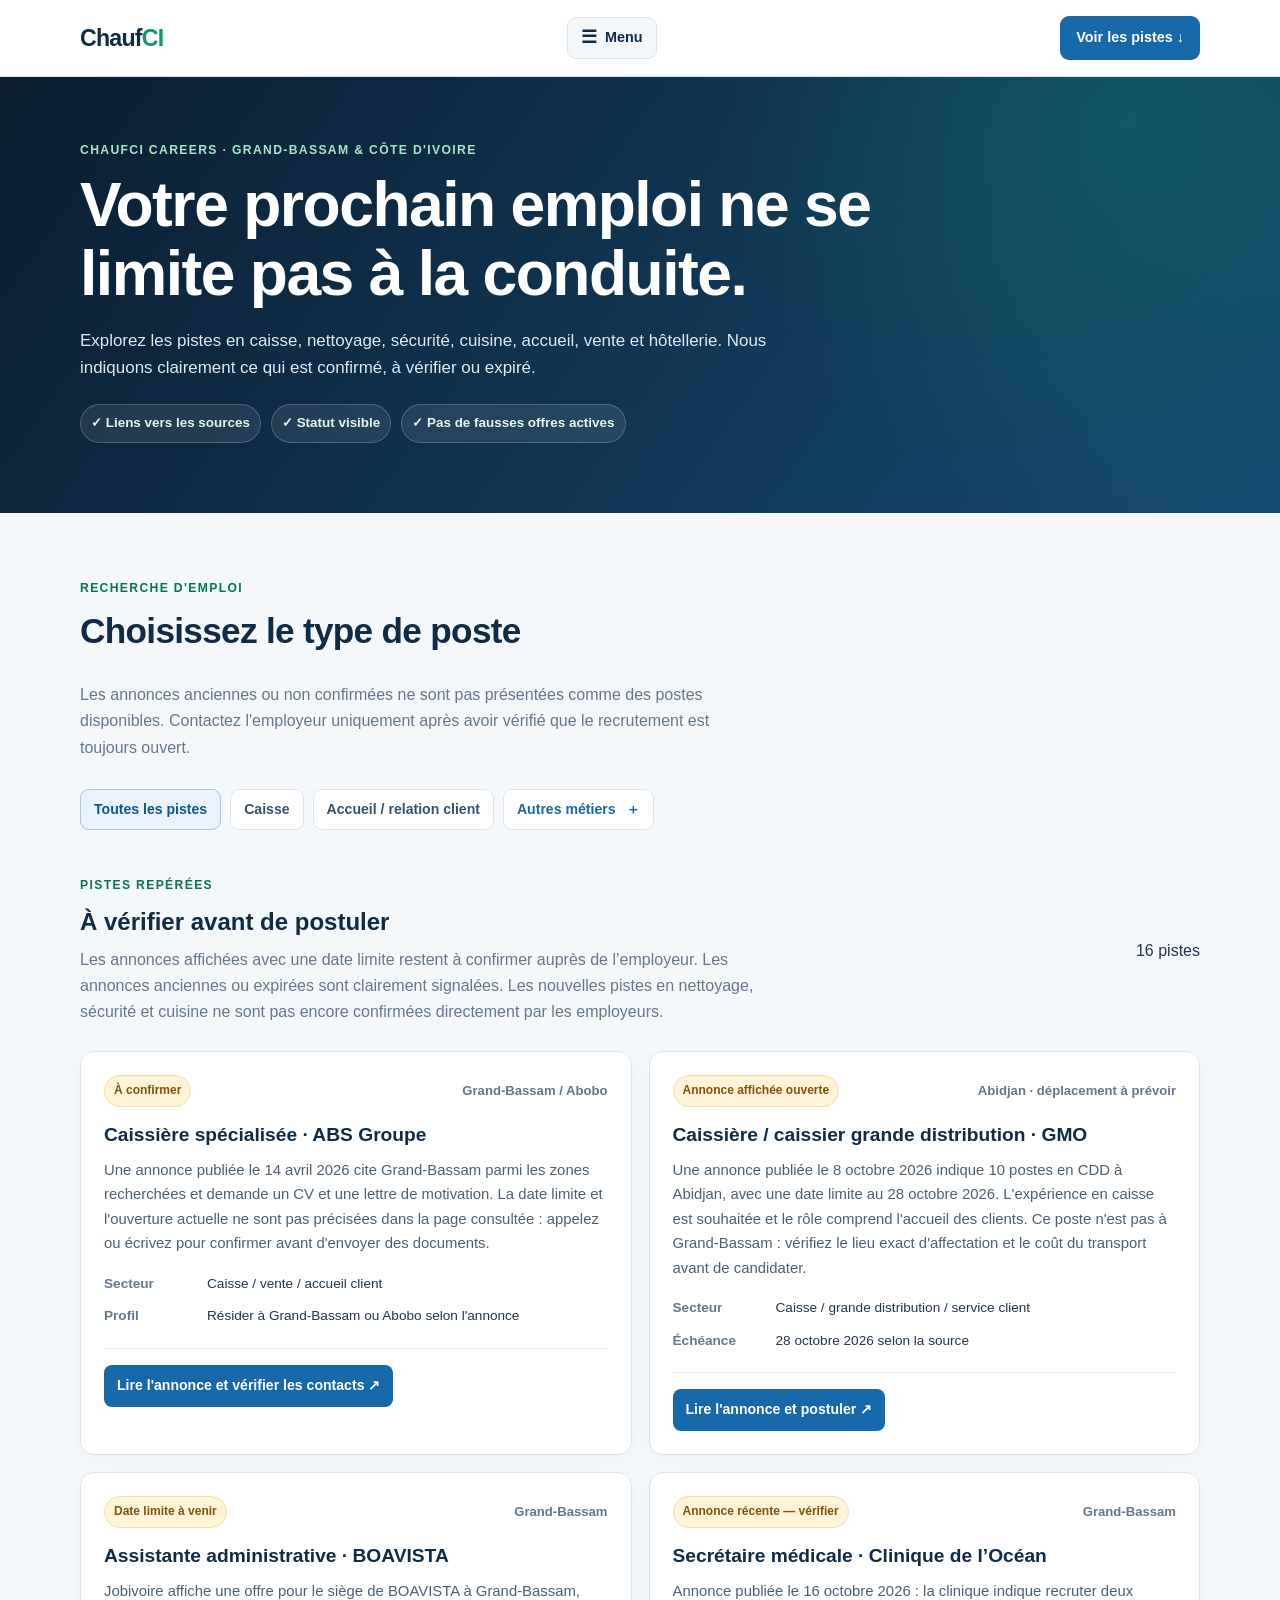
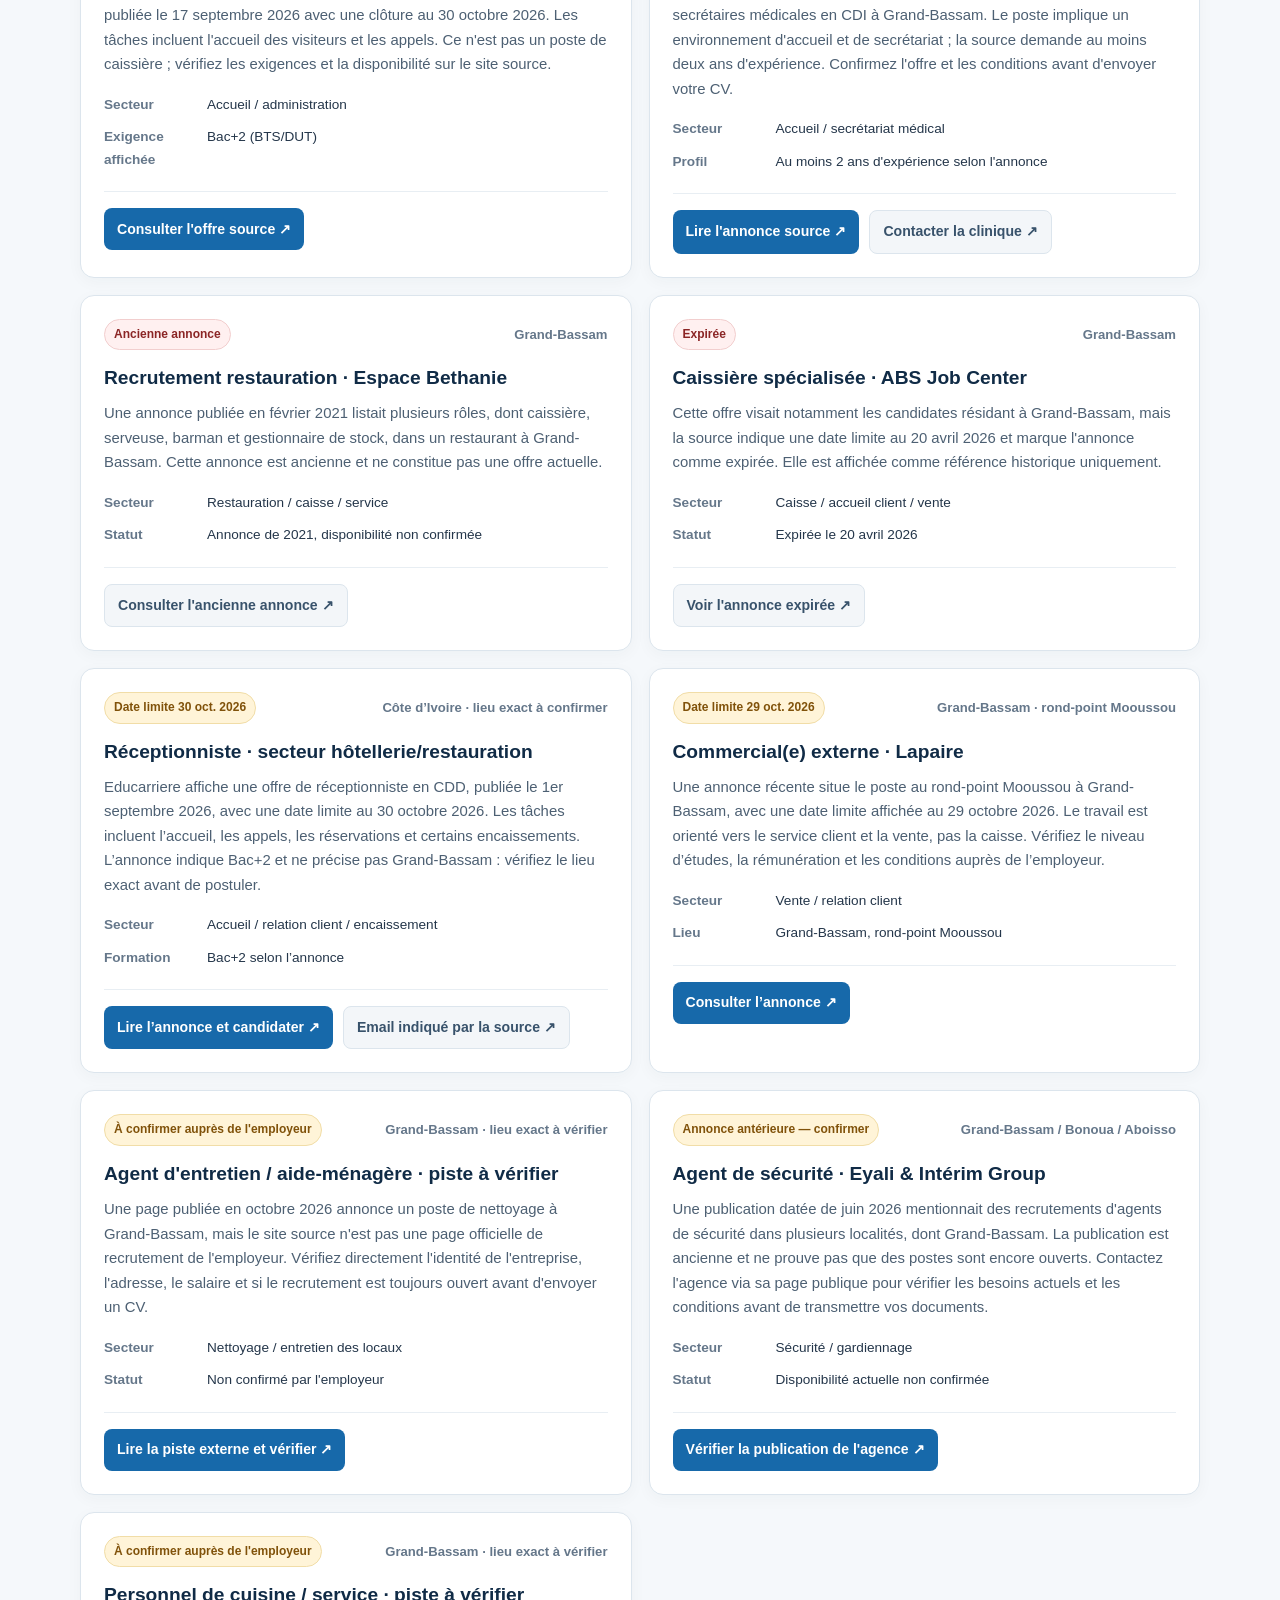
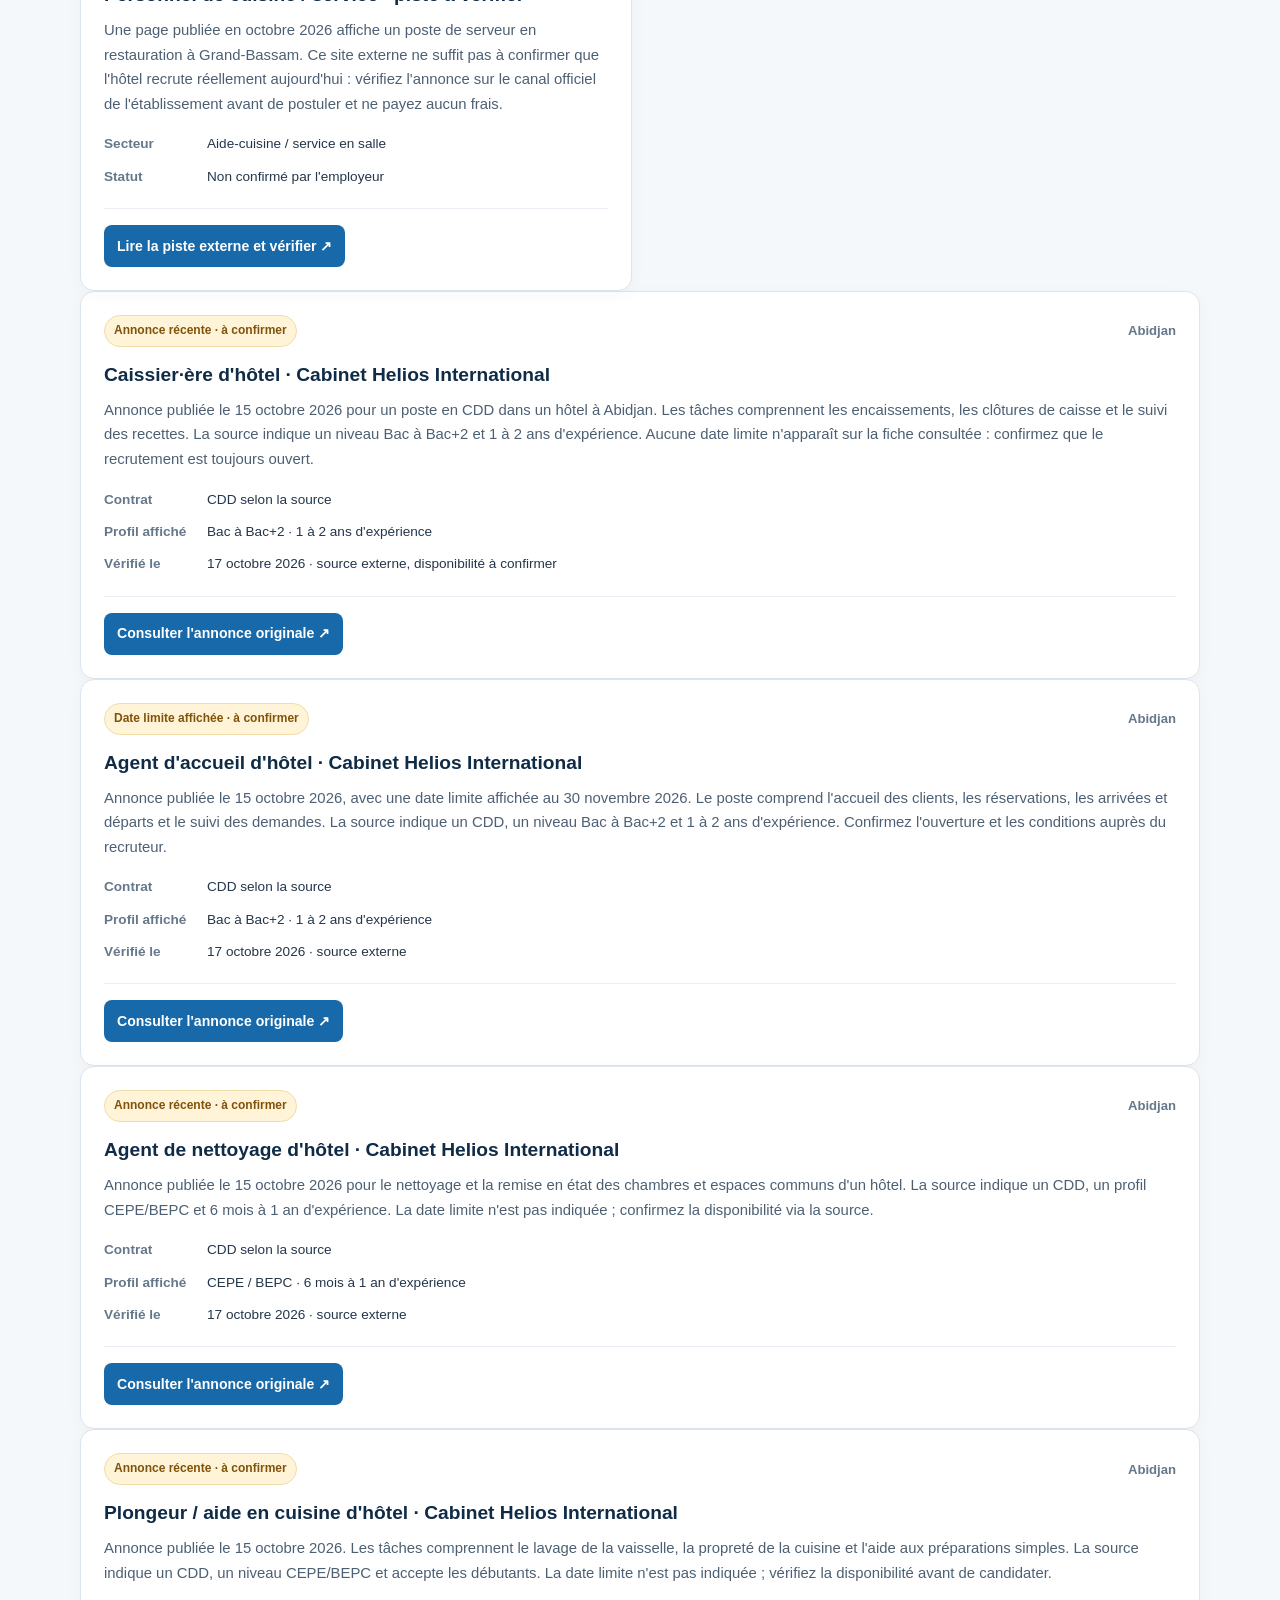
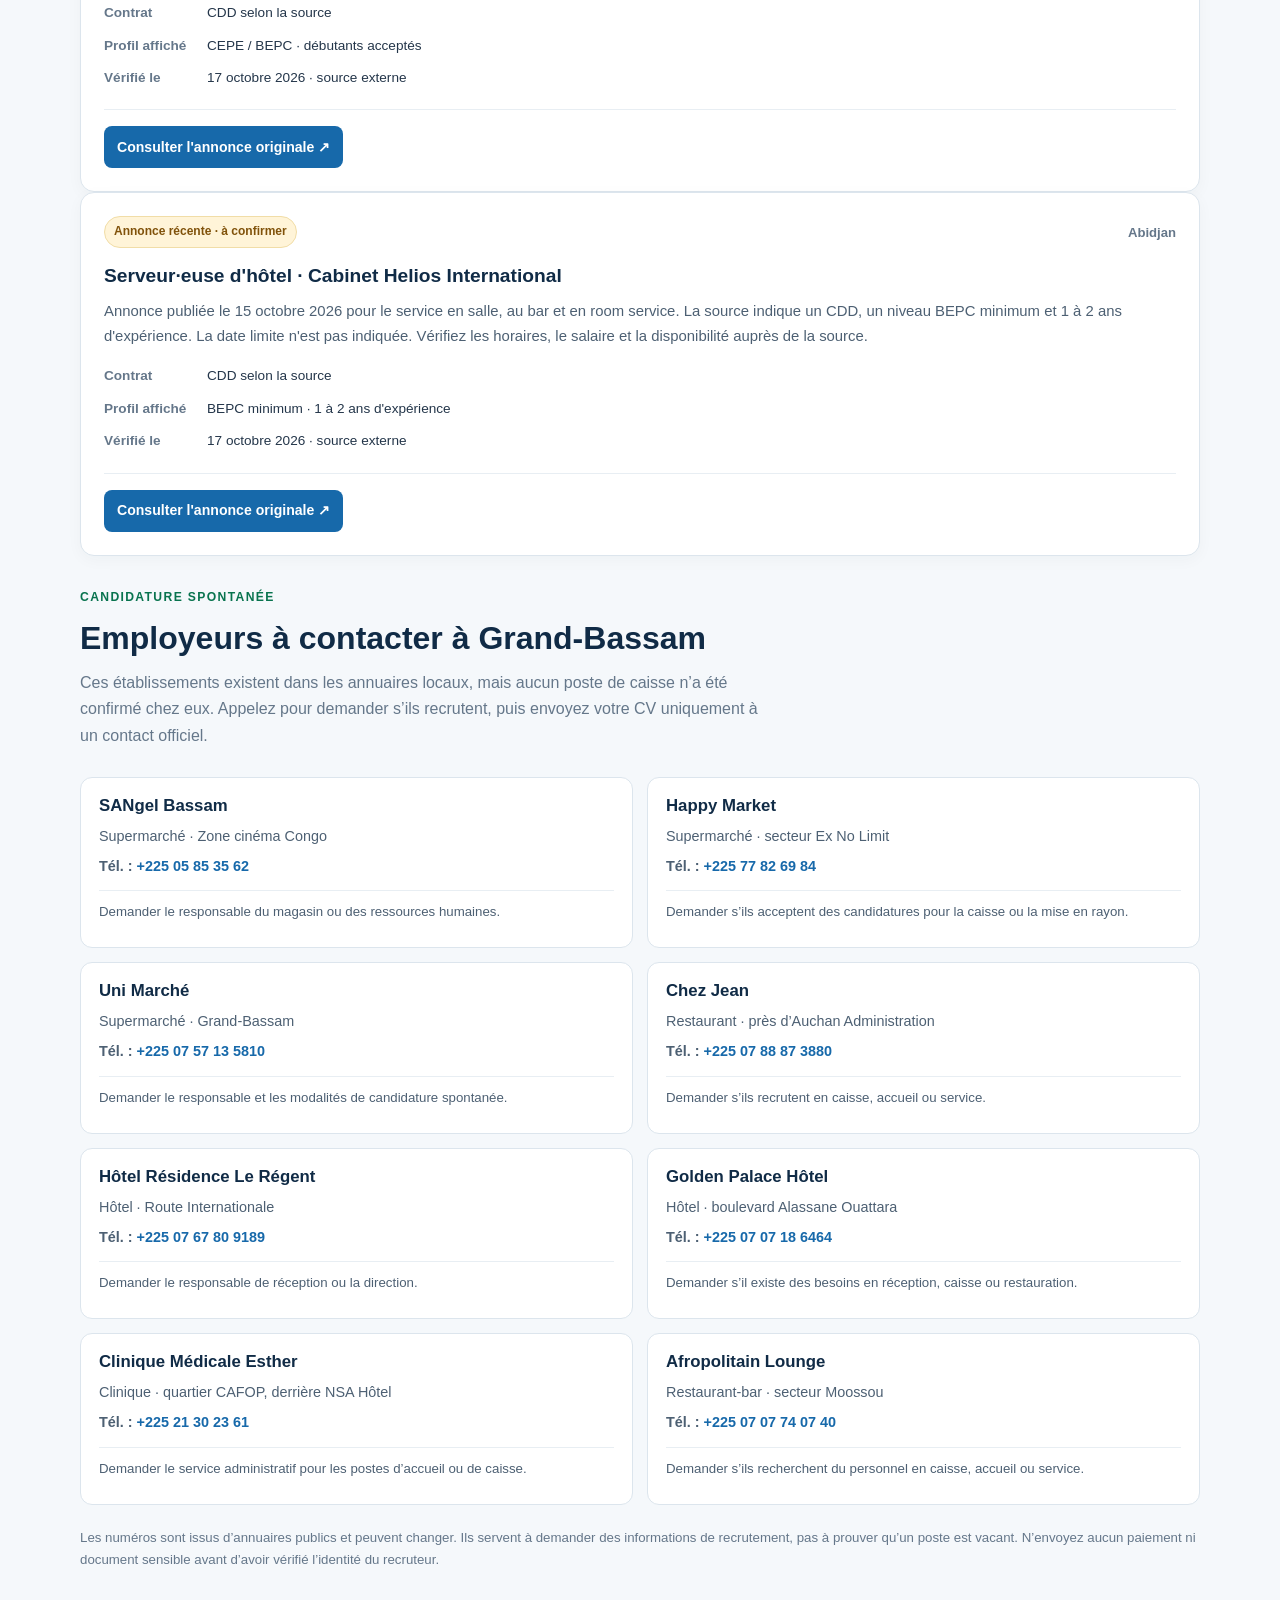
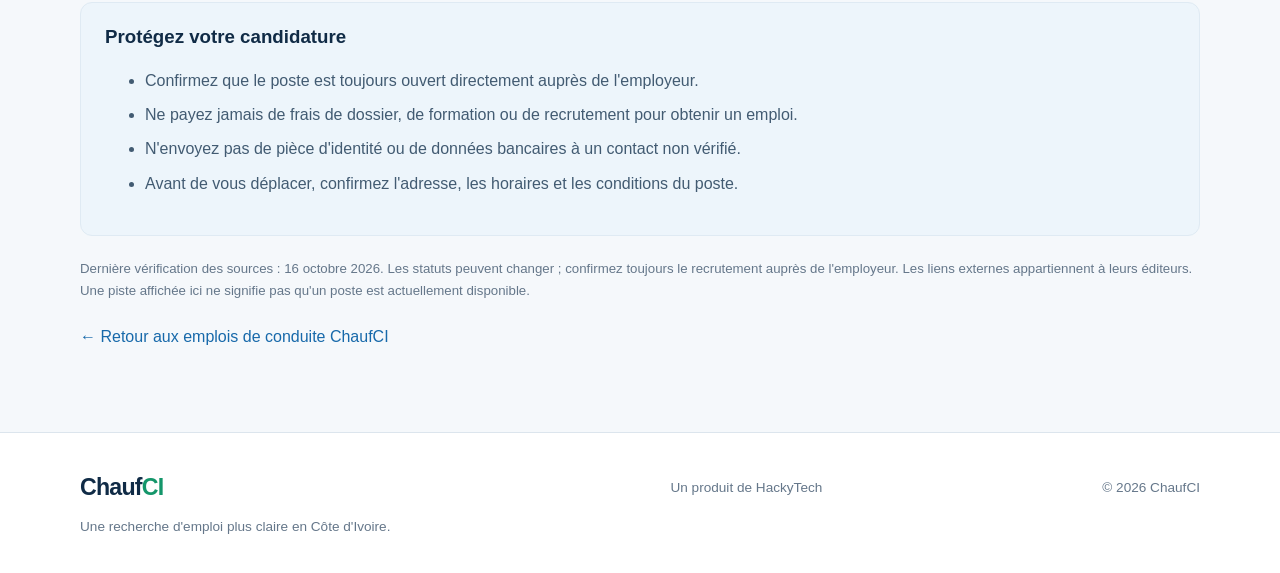
==== commit 2f321a17: "Add five sourced hotel, cashier, cleaning and service job leads" ====
--- a/careers.html
+++ b/careers.html
@@ -254,6 +254,57 @@
 
         </div>
 
+          <article class="career-card" data-category="cashier hospitality customer">
+            <div class="career-card-head">
+              <span class="status-pill status-check">Annonce récente · à confirmer</span>
+              <span class="career-location">Abidjan</span>
+            </div>
+            <h3>Caissier·ère d'hôtel · Cabinet Helios International</h3>
+            <p class="career-summary">Annonce publiée le 15 octobre 2026 pour un poste en CDD dans un hôtel à Abidjan. Les tâches comprennent les encaissements, les clôtures de caisse et le suivi des recettes. La source indique un niveau Bac à Bac+2 et 1 à 2 ans d'expérience. Aucune date limite n'apparaît sur la fiche consultée : confirmez que le recrutement est toujours ouvert.</p>
+            <dl class="career-meta"><div><dt>Contrat</dt><dd>CDD selon la source</dd></div><div><dt>Profil affiché</dt><dd>Bac à Bac+2 · 1 à 2 ans d'expérience</dd></div><div><dt>Vérifié le</dt><dd>17 octobre 2026 · source externe, disponibilité à confirmer</dd></div></dl>
+            <div class="career-actions"><a class="apply-link" href="https://projobivoire.com/jobs/caissier-dhotel-h-f-cabinet-helios-international-abidjan/" target="_blank" rel="noopener noreferrer">Consulter l'annonce originale ↗</a></div>
+          </article>
+          <article class="career-card" data-category="customer hospitality">
+            <div class="career-card-head">
+              <span class="status-pill status-check">Date limite affichée · à confirmer</span>
+              <span class="career-location">Abidjan</span>
+            </div>
+            <h3>Agent d'accueil d'hôtel · Cabinet Helios International</h3>
+            <p class="career-summary">Annonce publiée le 15 octobre 2026, avec une date limite affichée au 30 novembre 2026. Le poste comprend l'accueil des clients, les réservations, les arrivées et départs et le suivi des demandes. La source indique un CDD, un niveau Bac à Bac+2 et 1 à 2 ans d'expérience. Confirmez l'ouverture et les conditions auprès du recruteur.</p>
+            <dl class="career-meta"><div><dt>Contrat</dt><dd>CDD selon la source</dd></div><div><dt>Profil affiché</dt><dd>Bac à Bac+2 · 1 à 2 ans d'expérience</dd></div><div><dt>Vérifié le</dt><dd>17 octobre 2026 · source externe</dd></div></dl>
+            <div class="career-actions"><a class="apply-link" href="https://projobivoire.com/jobs/agent-de-service-accueil-dhotel-h-f-cabinet-helios-international-abidjan/" target="_blank" rel="noopener noreferrer">Consulter l'annonce originale ↗</a></div>
+          </article>
+          <article class="career-card" data-category="cleaning hospitality">
+            <div class="career-card-head">
+              <span class="status-pill status-check">Annonce récente · à confirmer</span>
+              <span class="career-location">Abidjan</span>
+            </div>
+            <h3>Agent de nettoyage d'hôtel · Cabinet Helios International</h3>
+            <p class="career-summary">Annonce publiée le 15 octobre 2026 pour le nettoyage et la remise en état des chambres et espaces communs d'un hôtel. La source indique un CDD, un profil CEPE/BEPC et 6 mois à 1 an d'expérience. La date limite n'est pas indiquée ; confirmez la disponibilité via la source.</p>
+            <dl class="career-meta"><div><dt>Contrat</dt><dd>CDD selon la source</dd></div><div><dt>Profil affiché</dt><dd>CEPE / BEPC · 6 mois à 1 an d'expérience</dd></div><div><dt>Vérifié le</dt><dd>17 octobre 2026 · source externe</dd></div></dl>
+            <div class="career-actions"><a class="apply-link" href="https://projobivoire.com/jobs/agent-de-nettoyage-dhotel-h-f-cabinet-helios-international-abidjan/" target="_blank" rel="noopener noreferrer">Consulter l'annonce originale ↗</a></div>
+          </article>
+          <article class="career-card" data-category="hospitality kitchen">
+            <div class="career-card-head">
+              <span class="status-pill status-check">Annonce récente · à confirmer</span>
+              <span class="career-location">Abidjan</span>
+            </div>
+            <h3>Plongeur / aide en cuisine d'hôtel · Cabinet Helios International</h3>
+            <p class="career-summary">Annonce publiée le 15 octobre 2026. Les tâches comprennent le lavage de la vaisselle, la propreté de la cuisine et l'aide aux préparations simples. La source indique un CDD, un niveau CEPE/BEPC et accepte les débutants. La date limite n'est pas indiquée ; vérifiez la disponibilité avant de candidater.</p>
+            <dl class="career-meta"><div><dt>Contrat</dt><dd>CDD selon la source</dd></div><div><dt>Profil affiché</dt><dd>CEPE / BEPC · débutants acceptés</dd></div><div><dt>Vérifié le</dt><dd>17 octobre 2026 · source externe</dd></div></dl>
+            <div class="career-actions"><a class="apply-link" href="https://projobivoire.com/jobs/plongeur-aide-en-cuisine-dhotel-h-f-cabinet-helios-international-abidjan/" target="_blank" rel="noopener noreferrer">Consulter l'annonce originale ↗</a></div>
+          </article>
+          <article class="career-card" data-category="hospitality kitchen">
+            <div class="career-card-head">
+              <span class="status-pill status-check">Annonce récente · à confirmer</span>
+              <span class="career-location">Abidjan</span>
+            </div>
+            <h3>Serveur·euse d'hôtel · Cabinet Helios International</h3>
+            <p class="career-summary">Annonce publiée le 15 octobre 2026 pour le service en salle, au bar et en room service. La source indique un CDD, un niveau BEPC minimum et 1 à 2 ans d'expérience. La date limite n'est pas indiquée. Vérifiez les horaires, le salaire et la disponibilité auprès de la source.</p>
+            <dl class="career-meta"><div><dt>Contrat</dt><dd>CDD selon la source</dd></div><div><dt>Profil affiché</dt><dd>BEPC minimum · 1 à 2 ans d'expérience</dd></div><div><dt>Vérifié le</dt><dd>17 octobre 2026 · source externe</dd></div></dl>
+            <div class="career-actions"><a class="apply-link" href="https://projobivoire.com/jobs/serveur-dhotel-h-f-cabinet-helios-international-abidjan/" target="_blank" rel="noopener noreferrer">Consulter l'annonce originale ↗</a></div>
+          </article>
+
         <div class="career-empty" id="career-empty" hidden
           <h3>Aucune piste dans cette catégorie</h3>
           <p>Choisissez une autre catégorie ou affichez toutes les pistes.</p>
--- a/style.css
+++ b/style.css
@@ -1108,3 +1108,10 @@
   .careers-promo .button { width: 100%; margin-left: 0 !important; }
 }
 @media (min-width: 601px) { .more-filter-options { min-width: 330px; } }
+
+/* Clear, scannable external vacancy details */
+.external-lead-card { border-top: 3px solid #8bb8d6; }
+.external-lead-meta { display:grid; grid-template-columns:repeat(2,minmax(0,1fr)); gap:6px 18px; margin:12px 0; padding:13px; background:#f5f8fb; border-radius:10px; }
+.external-lead-meta p { margin:0; line-height:1.5; overflow-wrap:anywhere; }
+.external-lead-card .job-company { line-height:1.5; }
+@media(max-width:640px) { .external-lead-meta { grid-template-columns:1fr; gap:8px; } }
--- a/careers.css
+++ b/careers.css
@@ -155,3 +155,33 @@
   .employer-layout { grid-template-columns: 1fr; }
   .employer-form { padding: 20px; }
 }
+
+
+/* Progressive disclosure for the careers filter menu */
+.career-more-filters { position:relative; }
+.career-more-filters > summary {
+  display:inline-flex; align-items:center; justify-content:center; gap:10px;
+  min-height:40px; padding:8px 13px; color:var(--blue); background:#fff;
+  border:1px solid var(--border); border-radius:9px; font-size:.88rem;
+  font-weight:750; cursor:pointer; list-style:none;
+}
+.career-more-filters > summary::-webkit-details-marker { display:none; }
+.career-more-filters[open] > summary { background:var(--soft-blue); border-color:#9fc7e8; }
+.career-more-filter-options {
+  position:absolute; top:calc(100% + 8px); left:0; z-index:10;
+  display:grid; grid-template-columns:1fr; gap:7px; width:min(300px,calc(100vw - 40px));
+  padding:10px; background:#fff; border:1px solid var(--border);
+  border-radius:12px; box-shadow:var(--shadow);
+}
+.career-more-filter-options button { width:100%; text-align:left; }
+.careers-hero .career-hero-actions { display:flex; flex-wrap:wrap; gap:10px; margin-top:24px; }
+.career-hero-actions a { display:inline-flex; align-items:center; justify-content:center; min-height:44px; padding:10px 15px; border-radius:9px; font-weight:800; }
+.career-hero-actions .primary { color:#102b46; background:#a8e6cc; }
+.career-hero-actions .secondary { color:#fff; background:rgba(255,255,255,.09); border:1px solid rgba(255,255,255,.25); }
+@media(max-width:700px) {
+  .career-more-filters { flex:1 1 100%; }
+  .career-more-filters > summary { width:100%; justify-content:space-between; }
+  .career-more-filter-options { position:static; width:100%; margin-top:8px; }
+  .careers-hero .career-hero-actions { flex-direction:column; }
+  .career-hero-actions a { width:100%; }
+}
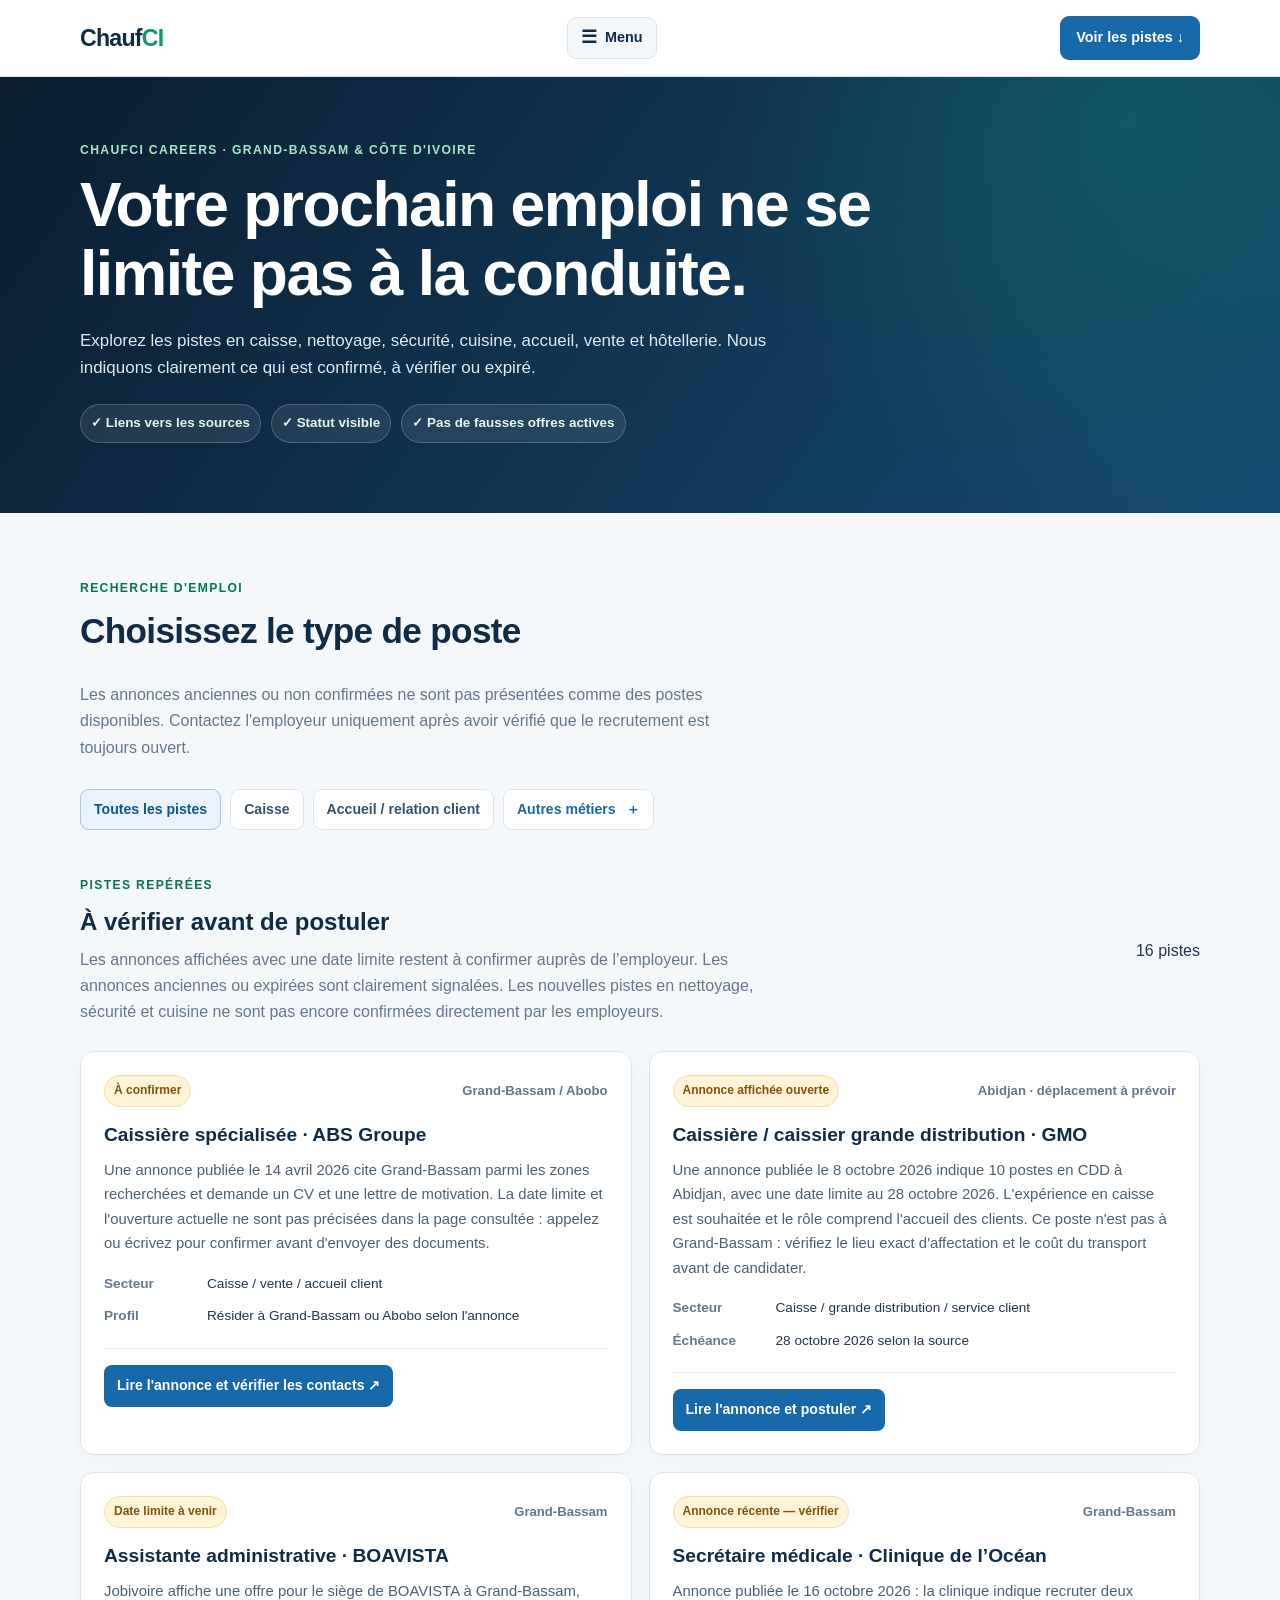
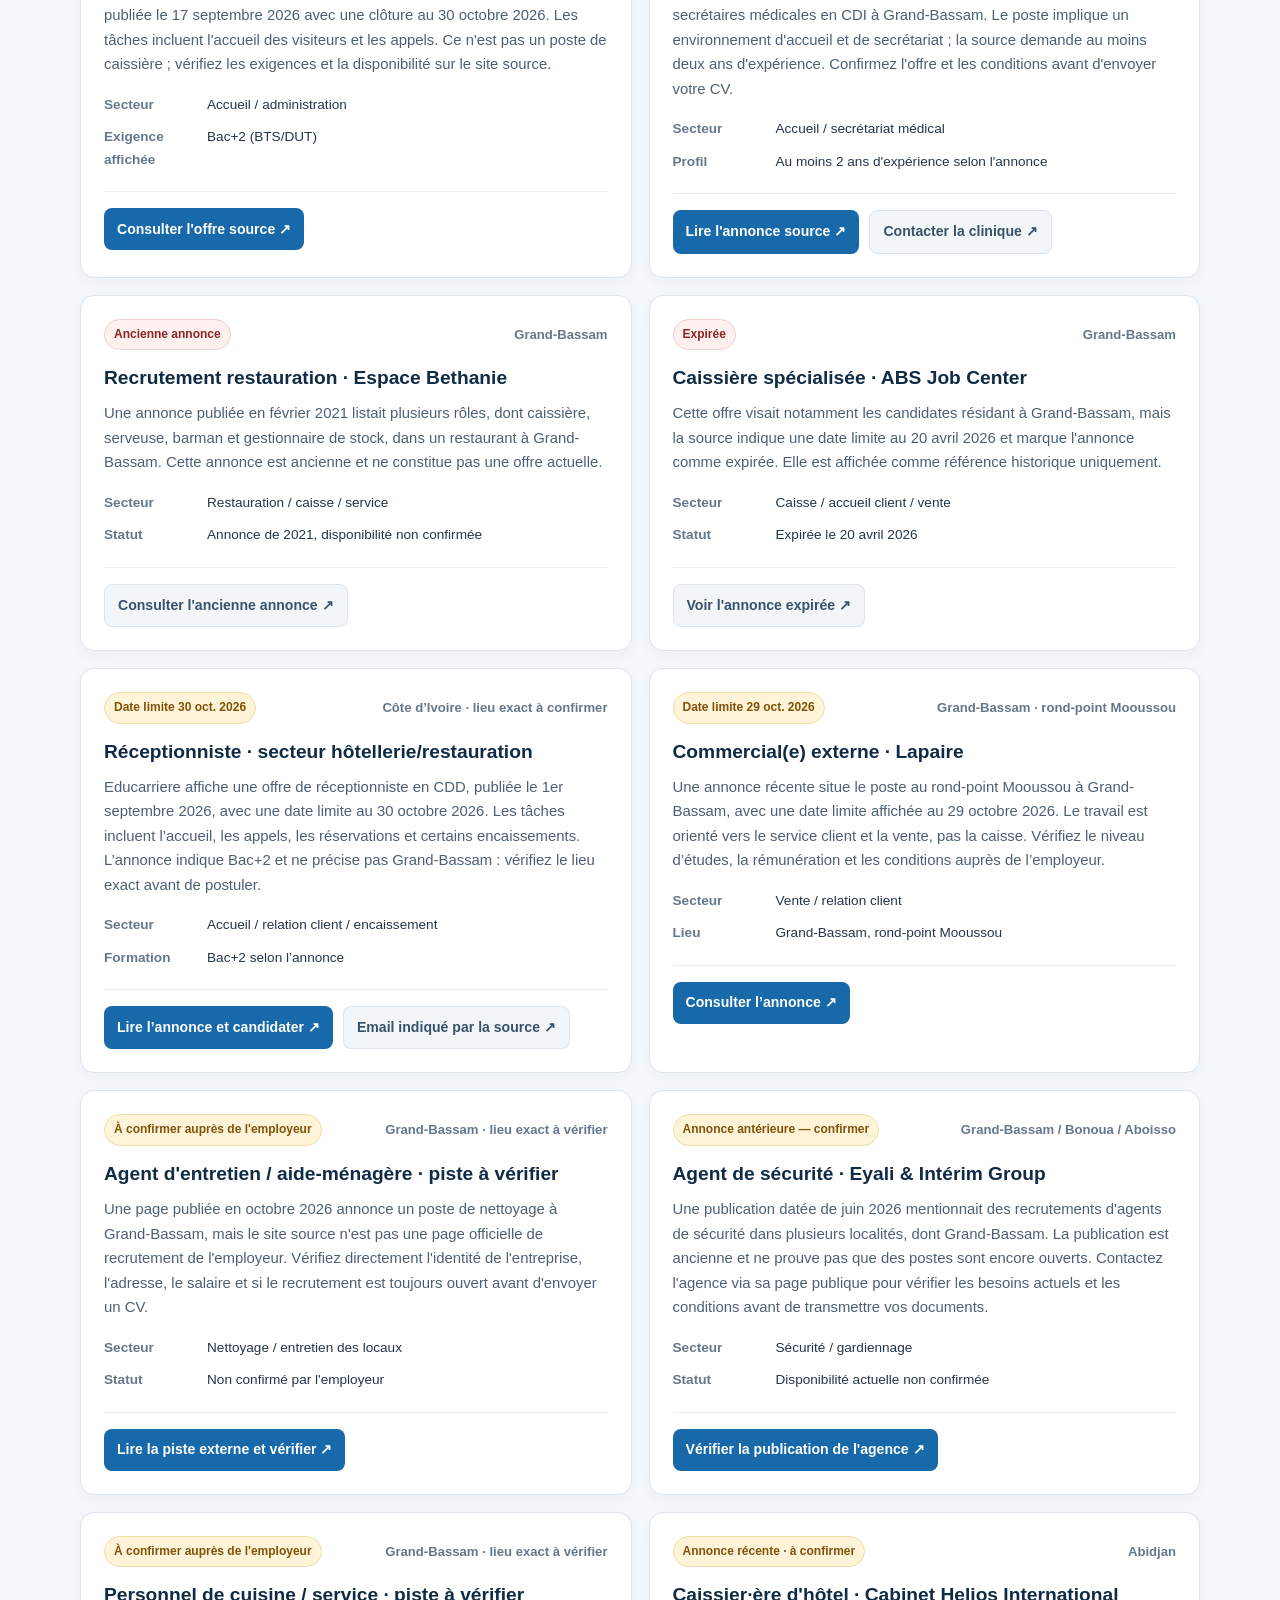
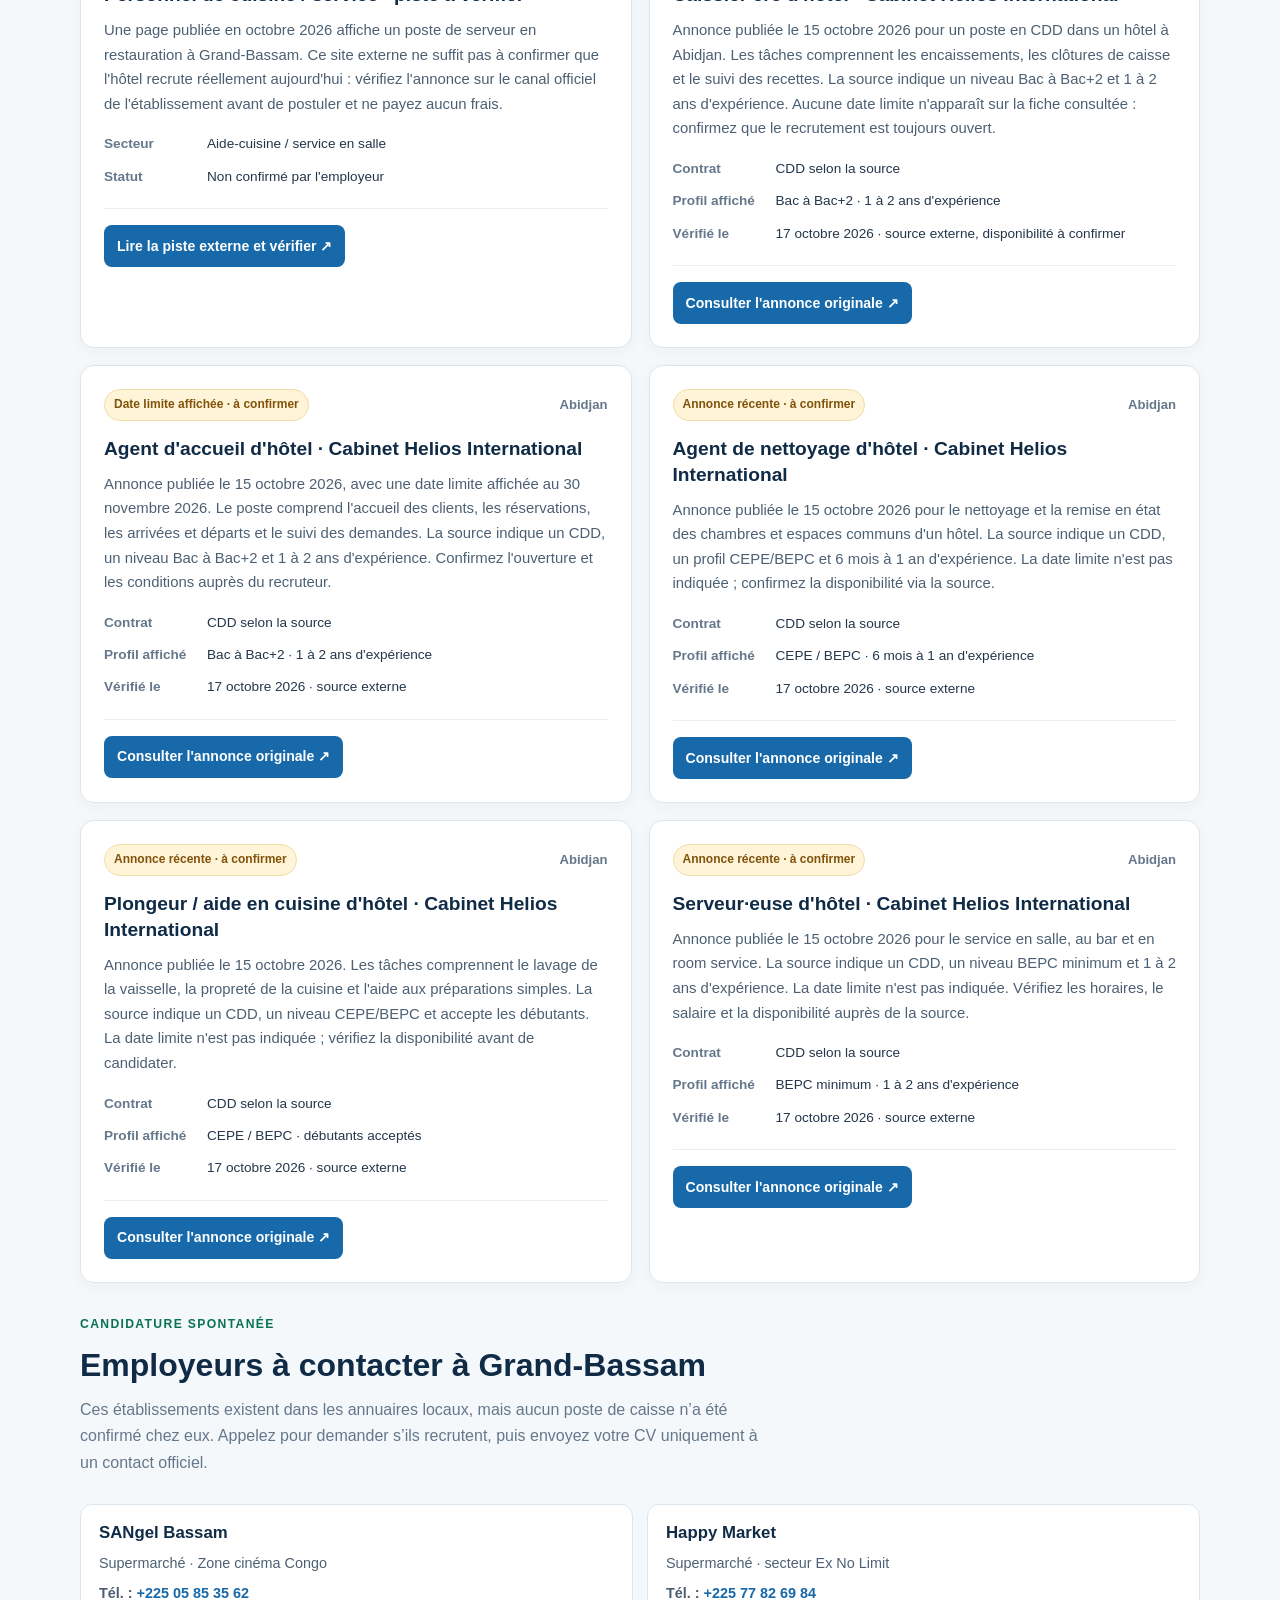
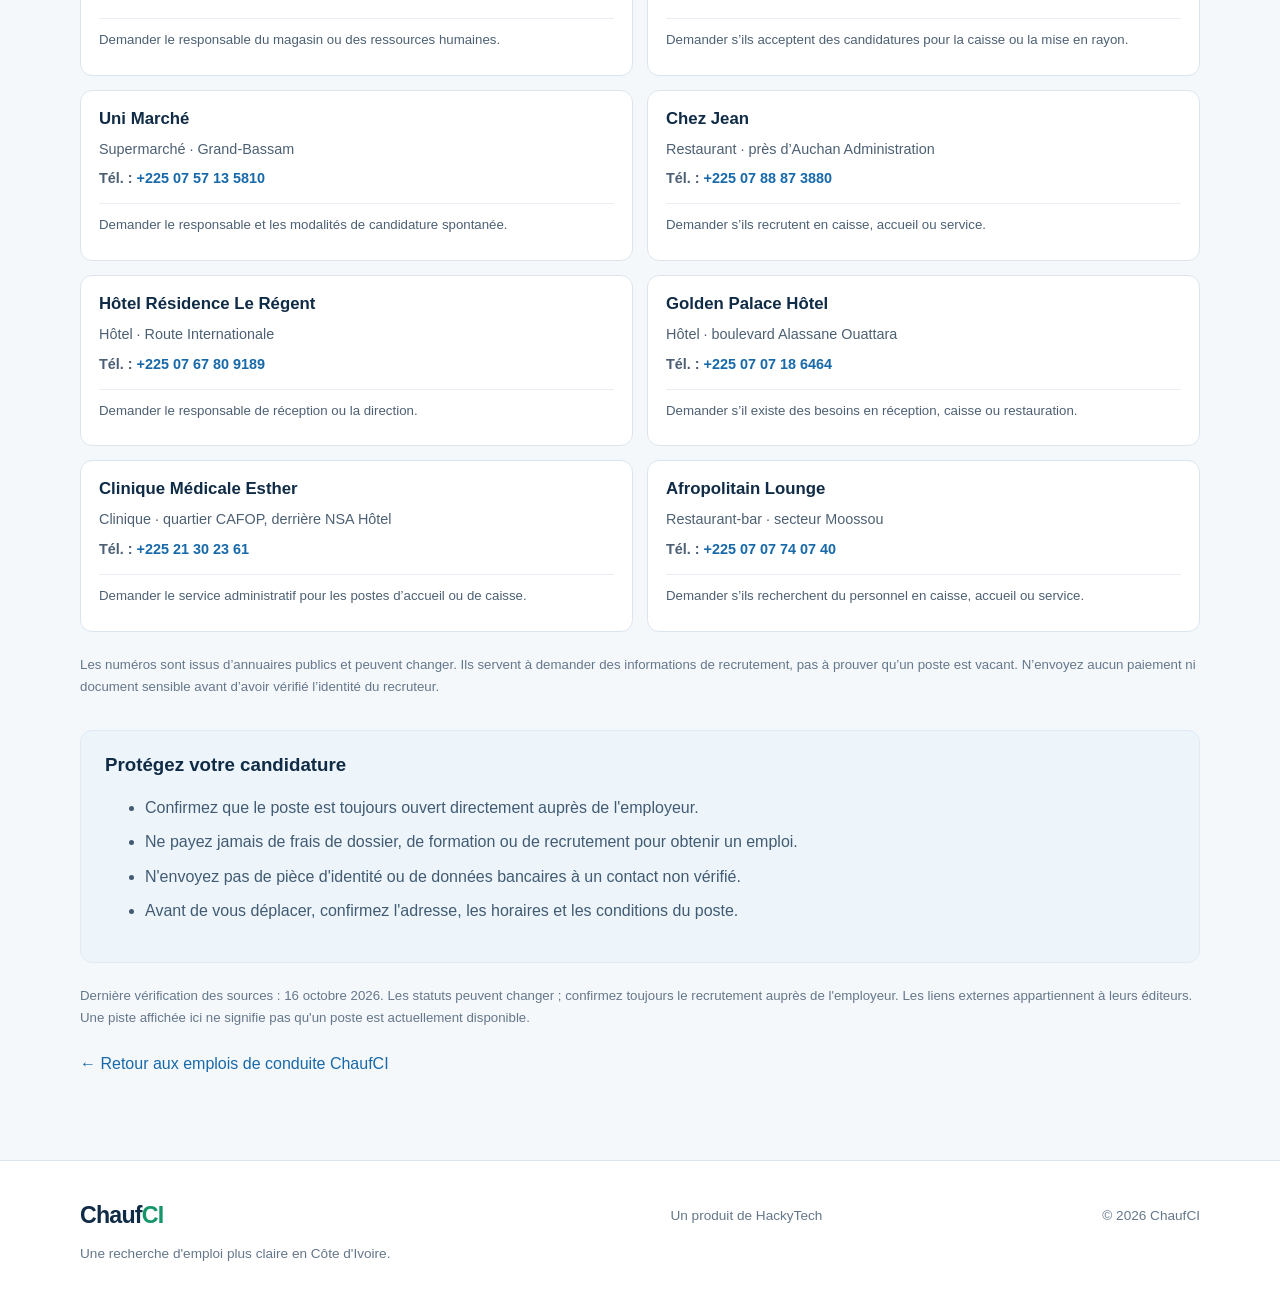
==== commit 819ce426: "Keep new career cards inside the filterable listings container" ====
--- a/careers.html
+++ b/careers.html
@@ -252,8 +252,6 @@
             </div>
           </article>
 
-        </div>
-
           <article class="career-card" data-category="cashier hospitality customer">
             <div class="career-card-head">
               <span class="status-pill status-check">Annonce récente · à confirmer</span>
@@ -304,6 +302,8 @@
             <dl class="career-meta"><div><dt>Contrat</dt><dd>CDD selon la source</dd></div><div><dt>Profil affiché</dt><dd>BEPC minimum · 1 à 2 ans d'expérience</dd></div><div><dt>Vérifié le</dt><dd>17 octobre 2026 · source externe</dd></div></dl>
             <div class="career-actions"><a class="apply-link" href="https://projobivoire.com/jobs/serveur-dhotel-h-f-cabinet-helios-international-abidjan/" target="_blank" rel="noopener noreferrer">Consulter l'annonce originale ↗</a></div>
           </article>
+
+        </div>
 
         <div class="career-empty" id="career-empty" hidden
           <h3>Aucune piste dans cette catégorie</h3>
